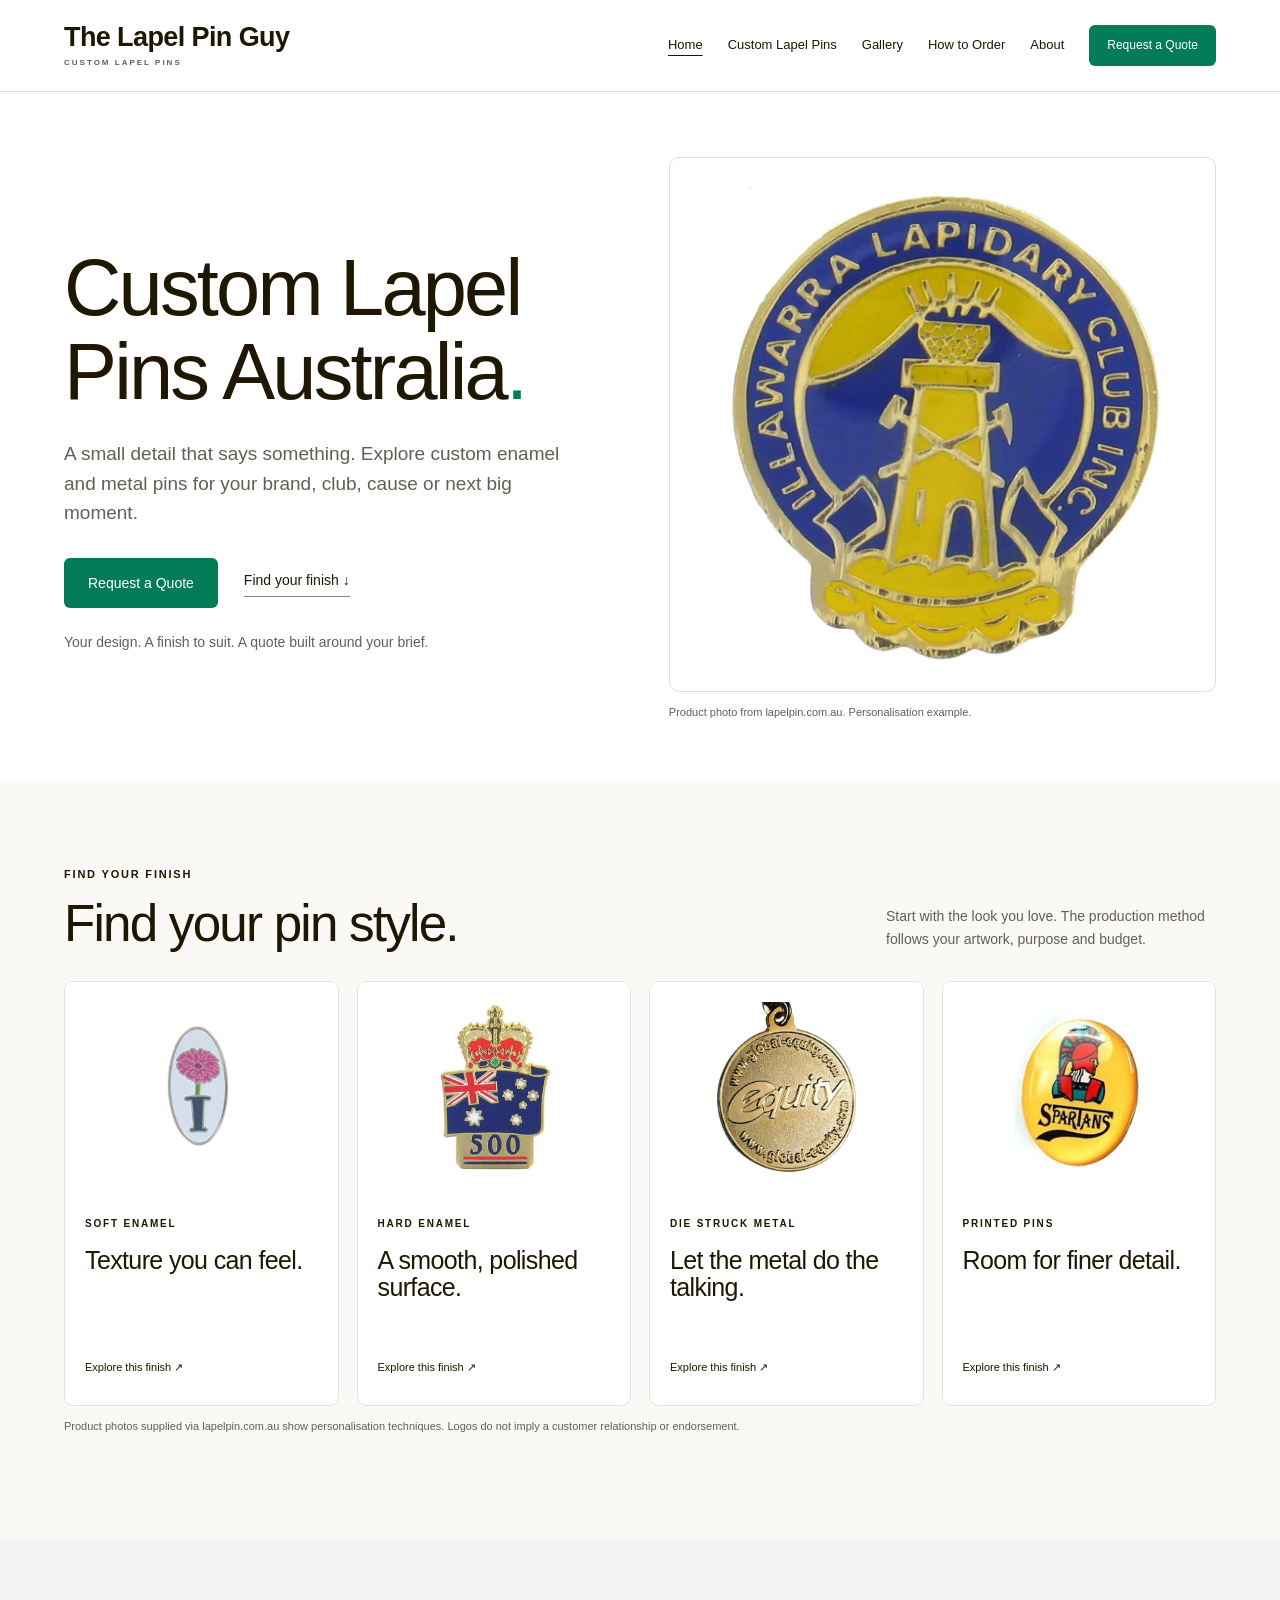
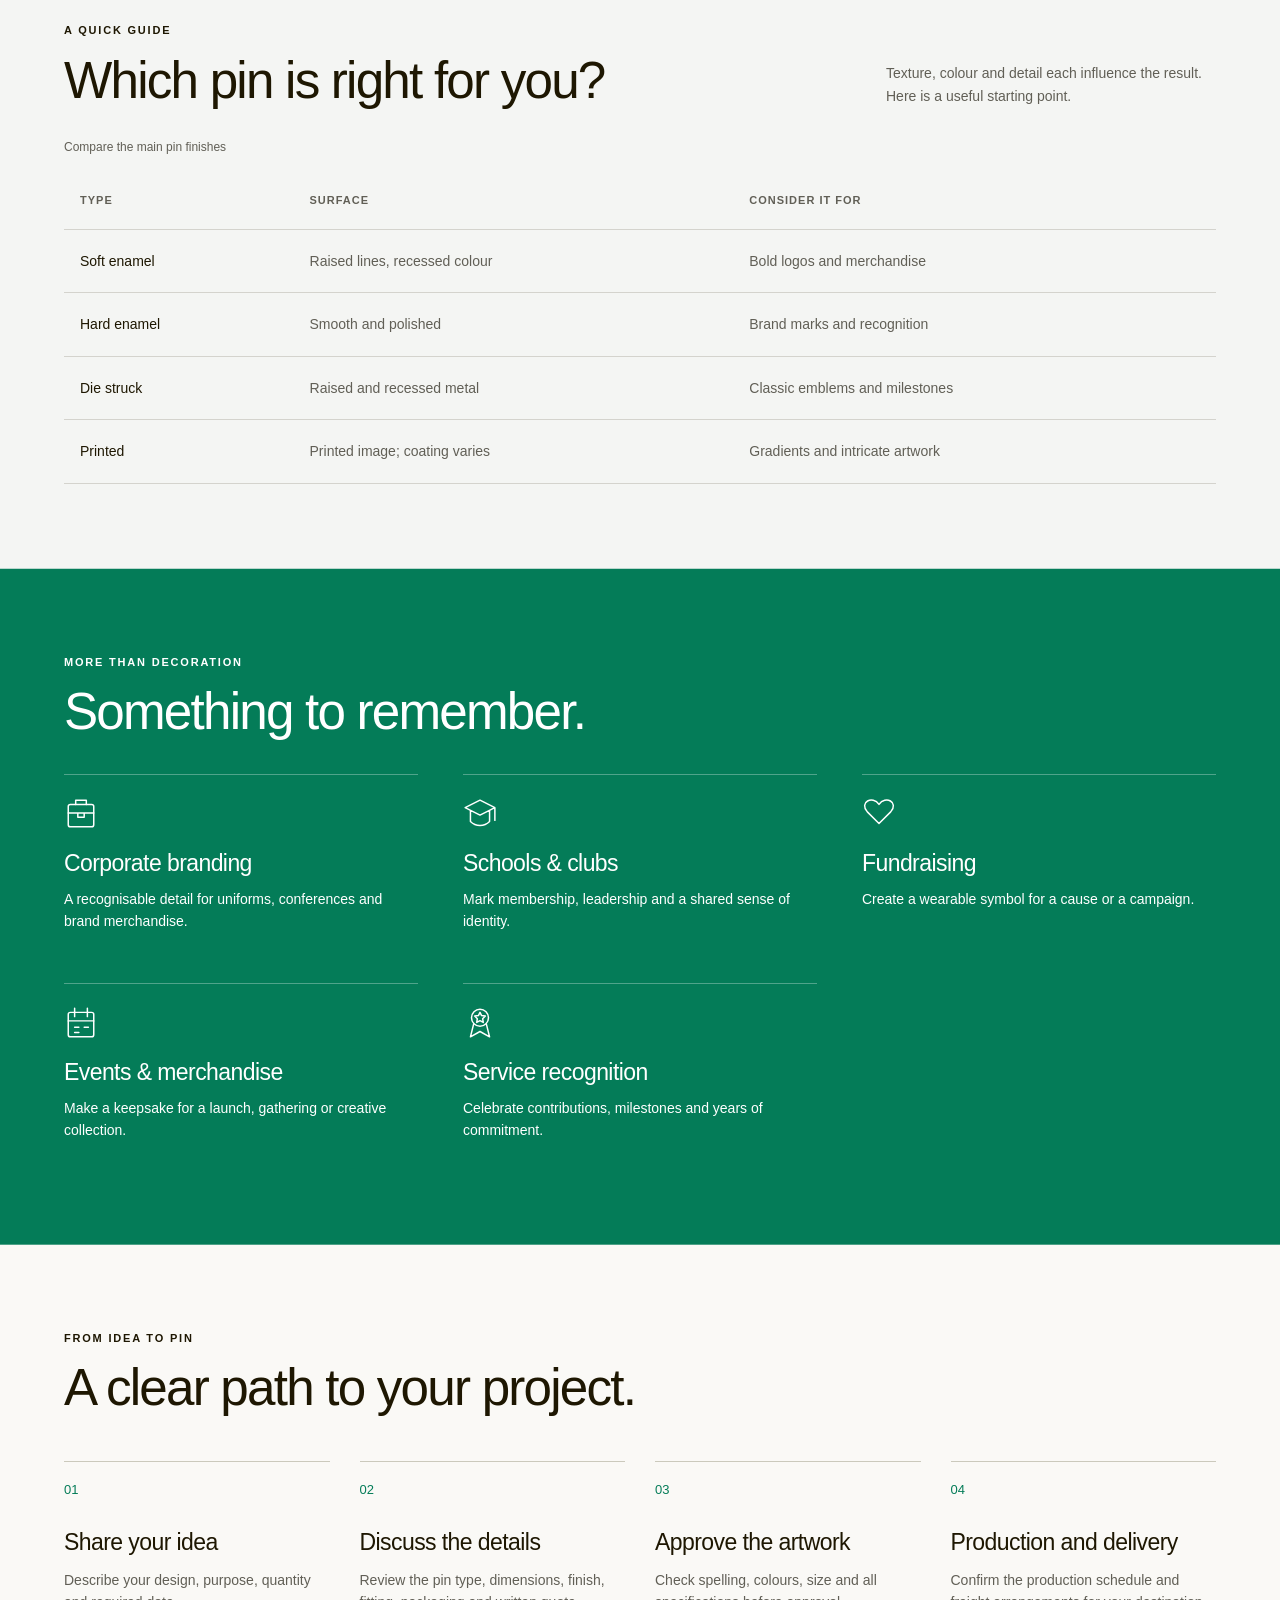
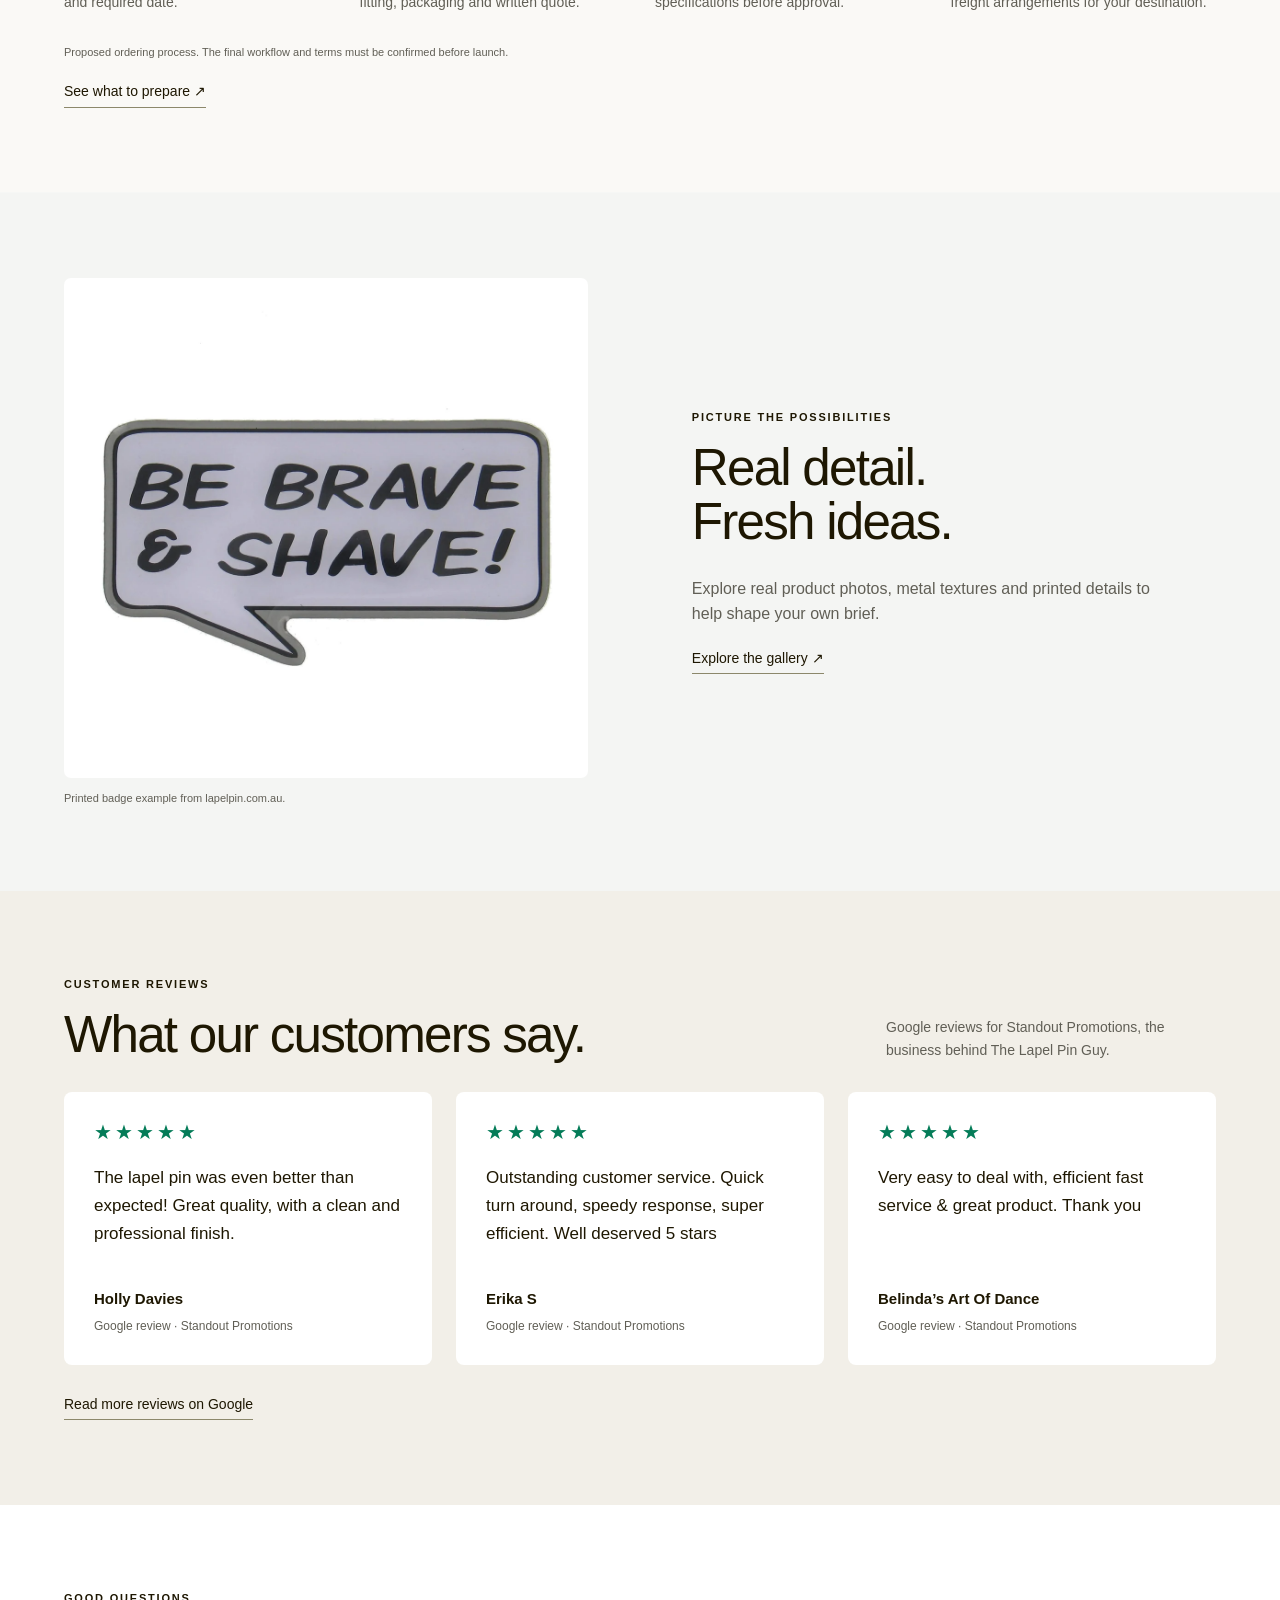
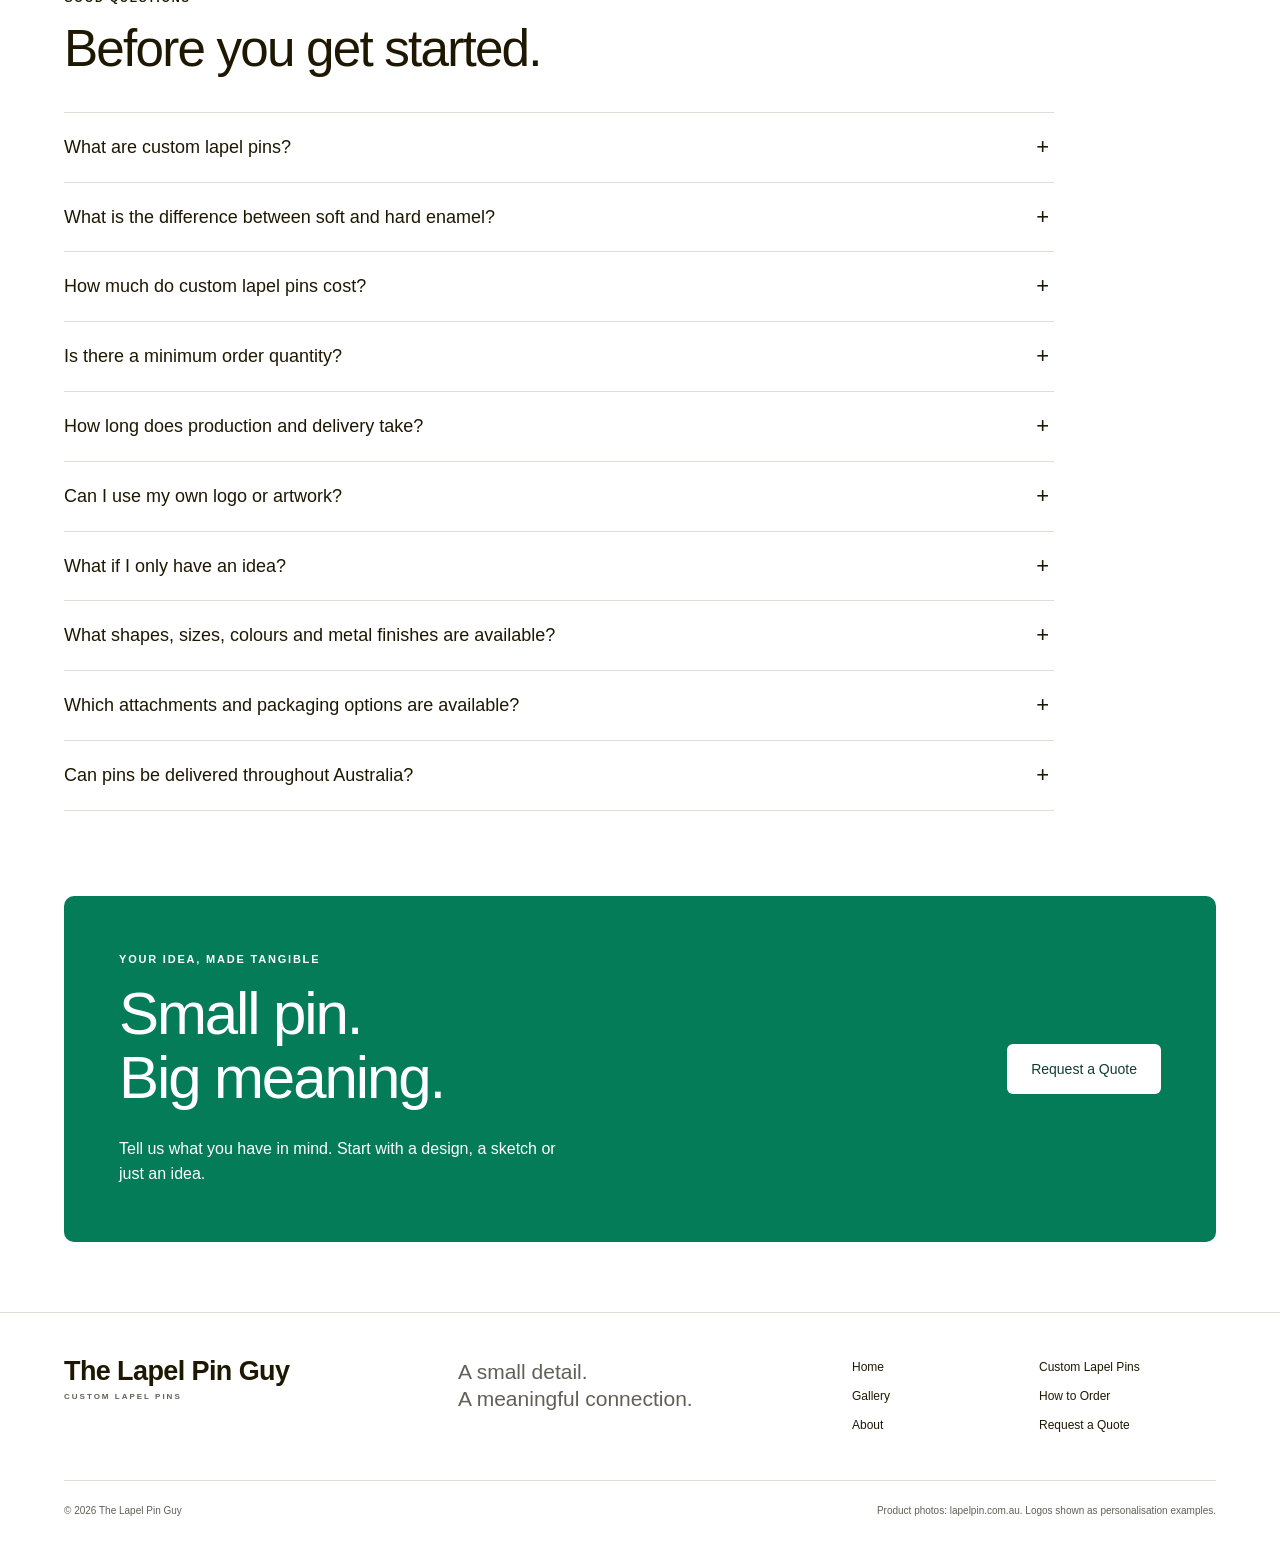
==== index.html @ 4772e8e7 "Add three attributed Google customer reviews to homepage" ====
<!doctype html><html lang="en-AU"><head><meta charset="utf-8"><meta name="viewport" content="width=device-width,initial-scale=1"><title>Custom Lapel Pins Australia | The Lapel Pin Guy</title><meta name="description" content="Explore enamel, die struck and printed custom lapel pins for Australian projects. Compare finishes and prepare a quote enquiry for your design."><meta name="robots" content="noindex,nofollow"><meta name="theme-color" content="#ffffff"><link rel="stylesheet" href="/assets/styles.css"><script src="/assets/site.js" defer></script><script type="application/ld+json">[{"@context": "https://schema.org", "@type": "Organization", "name": "The Lapel Pin Guy"}]</script></head><body><a class="skip" href="#main">Skip to content</a><header><a class="brand" href="/" aria-label="The Lapel Pin Guy home"><b>The Lapel Pin Guy<span class="brand-dot" aria-hidden="true">.</span></b><small>CUSTOM LAPEL PINS</small></a><button class="menu-toggle" aria-expanded="false" aria-controls="navigation">Menu <span>☰</span></button><nav id="navigation" aria-label="Main navigation"><a href="/" aria-current="page">Home</a><a href="/custom-lapel-pins/">Custom Lapel Pins</a><a href="/gallery/">Gallery</a><a href="/how-to-order/">How to Order</a><a href="/about/">About</a><a class="button small" href="/request-a-quote/">Request a Quote</a></nav></header><main id="main"><section class="hero"><div class="hero-copy"><h1>Custom Lapel<br>Pins Australia<span class="accent">.</span></h1><p class="lead">A small detail that says something. Explore custom enamel and metal pins for your brand, club, cause or next big moment.</p><div class="actions"><a class="button" href="/request-a-quote/">Request a Quote</a><a class="text-link" href="/custom-lapel-pins/">Find your finish ↓</a></div><p class="micro">Your design. A finish to suit. A quote built around your brief.</p></div><figure class="hero-image"><img class="" src="/assets/reference-etched.webp" alt="Blue and gold Illawarra Lapidary Club badge, photo from lapelpin.com.au" width="768" height="512" loading="lazy"><figcaption>Product photo from lapelpin.com.au. Personalisation example.</figcaption></figure></section><section><div class="section-head"><div><span class="eyebrow">Find your finish</span><h2>Find your pin style.</h2></div><p>Start with the look you love. The production method follows your artwork, purpose and budget.</p></div><div class="cards"><a class="card" href="/custom-lapel-pins/#soft-enamel"><img class="" src="/assets/reference-soft-enamel.webp" alt="Oval floral soft enamel pin, photo from lapelpin.com.au" width="768" height="512" loading="lazy"><div class="card-body"><span class="eyebrow">Soft enamel</span><h3>Texture you can feel.</h3><span class="text-link">Explore this finish ↗</span></div></a><a class="card" href="/custom-lapel-pins/#hard-enamel"><img class="" src="/assets/reference-hard-enamel.webp" alt="Commemorative hard enamel pin with crown and Australian flag, photo from lapelpin.com.au" width="768" height="512" loading="lazy"><div class="card-body"><span class="eyebrow">Hard enamel</span><h3>A smooth, polished surface.</h3><span class="text-link">Explore this finish ↗</span></div></a><a class="card" href="/custom-lapel-pins/#die-struck"><img class="" src="/assets/reference-die-struck.webp" alt="Gold-tone die struck metal example with raised lettering, photo from lapelpin.com.au" width="768" height="512" loading="lazy"><div class="card-body"><span class="eyebrow">Die struck metal</span><h3>Let the metal do the talking.</h3><span class="text-link">Explore this finish ↗</span></div></a><a class="card" href="/custom-lapel-pins/#printed"><img class="" src="/assets/reference-printed.webp" alt="Printed Spartans badge example, photo from lapelpin.com.au" width="768" height="512" loading="lazy"><div class="card-body"><span class="eyebrow">Printed pins</span><h3>Room for finer detail.</h3><span class="text-link">Explore this finish ↗</span></div></a></div><p class="fine">Product photos supplied via lapelpin.com.au show personalisation techniques. Logos do not imply a customer relationship or endorsement.</p></section><section class="soft"><div class="section-head"><div><span class="eyebrow">A quick guide</span><h2>Which pin is right for you?</h2></div><p>Texture, colour and detail each influence the result. Here is a useful starting point.</p></div><div class="table-wrap"><table><caption>Compare the main pin finishes</caption><thead><tr><th>Type</th><th>Surface</th><th>Consider it for</th></tr></thead><tbody><tr><th scope="row"><a href="/custom-lapel-pins/#soft-enamel">Soft enamel</a></th><td>Raised lines, recessed colour</td><td>Bold logos and merchandise</td></tr><tr><th scope="row"><a href="/custom-lapel-pins/#hard-enamel">Hard enamel</a></th><td>Smooth and polished</td><td>Brand marks and recognition</td></tr><tr><th scope="row"><a href="/custom-lapel-pins/#die-struck">Die struck</a></th><td>Raised and recessed metal</td><td>Classic emblems and milestones</td></tr><tr><th scope="row"><a href="/custom-lapel-pins/#printed">Printed</a></th><td>Printed image; coating varies</td><td>Gradients and intricate artwork</td></tr></tbody></table></div></section><section class="uses"><span class="eyebrow">More than decoration</span><h2>Something to remember.</h2><div class="use-grid"><article><svg class="use-icon" viewBox="0 0 32 32" fill="none" stroke="currentColor" stroke-width="1.4" stroke-linecap="round" stroke-linejoin="round" aria-hidden="true" focusable="false"><rect x="4" y="7" width="24" height="21" rx="2"/><path d="M11 7V3h10v4M4 15h24M13 15v4h6v-4"/></svg><h3>Corporate branding</h3><p>A recognisable detail for uniforms, conferences and brand merchandise.</p></article><article><svg class="use-icon" viewBox="0 0 32 32" fill="none" stroke="currentColor" stroke-width="1.4" stroke-linecap="round" stroke-linejoin="round" aria-hidden="true" focusable="false"><path d="m2 10 14-7 14 7-14 7-14-7ZM7 13v10c5 5 13 5 18 0V13M30 10v12"/></svg><h3>Schools & clubs</h3><p>Mark membership, leadership and a shared sense of identity.</p></article><article><svg class="use-icon" viewBox="0 0 32 32" fill="none" stroke="currentColor" stroke-width="1.4" stroke-linecap="round" stroke-linejoin="round" aria-hidden="true" focusable="false"><path d="M16 25 5 14C-3 5 10-2 16 7 22-2 35 5 27 14L16 25Z"/></svg><h3>Fundraising</h3><p>Create a wearable symbol for a cause or a campaign.</p></article><article><svg class="use-icon" viewBox="0 0 32 32" fill="none" stroke="currentColor" stroke-width="1.4" stroke-linecap="round" stroke-linejoin="round" aria-hidden="true" focusable="false"><rect x="4" y="6" width="24" height="23" rx="2"/><path d="M10 2v8M22 2v8M4 14h24m-18 6h4m5 0h4m-13 5h4"/></svg><h3>Events & merchandise</h3><p>Make a keepsake for a launch, gathering or creative collection.</p></article><article><svg class="use-icon" viewBox="0 0 32 32" fill="none" stroke="currentColor" stroke-width="1.4" stroke-linecap="round" stroke-linejoin="round" aria-hidden="true" focusable="false"><circle cx="16" cy="11" r="8"/><path d="m10 17-3 12 9-5 9 5-3-12m-6-11 1.5 3 3.5.5-2.5 2.5.6 3.5-3.1-1.7-3.1 1.7.6-3.5L11 9.5l3.5-.5Z"/></svg><h3>Service recognition</h3><p>Celebrate contributions, milestones and years of commitment.</p></article></div></section><section class="soft"><span class="eyebrow">From idea to pin</span><h2>A clear path to your project.</h2><div class="steps"><article><span class="step-num">01</span><h3>Share your idea</h3><p>Describe your design, purpose, quantity and required date.</p></article><article><span class="step-num">02</span><h3>Discuss the details</h3><p>Review the pin type, dimensions, finish, fitting, packaging and written quote.</p></article><article><span class="step-num">03</span><h3>Approve the artwork</h3><p>Check spelling, colours, size and all specifications before approval.</p></article><article><span class="step-num">04</span><h3>Production and delivery</h3><p>Confirm the production schedule and freight arrangements for your destination.</p></article></div><p class="fine">Proposed ordering process. The final workflow and terms must be confirmed before launch.</p><a class="text-link" href="/how-to-order/">See what to prepare ↗</a></section><section class="split"><figure><img class="" src="/assets/reference-screen-printed.webp" alt="Be Brave and Shave printed badge, photo from lapelpin.com.au" width="768" height="512" loading="lazy"><figcaption>Printed badge example from lapelpin.com.au.</figcaption></figure><div><span class="eyebrow">Picture the possibilities</span><h2>Real detail.<br>Fresh ideas.</h2><p>Explore real product photos, metal textures and printed details to help shape your own brief.</p><a class="text-link" href="/gallery/">Explore the gallery ↗</a></div></section><section class="reviews-section" aria-labelledby="reviews-heading"><div class="section-head"><div><span class="eyebrow">Customer reviews</span><h2 id="reviews-heading">What our customers say.</h2></div><p>Google reviews for Standout Promotions, the business behind The Lapel Pin Guy.</p></div><div class="review-grid"><figure class="review-card"><div class="review-stars" role="img" aria-label="5 out of 5 stars">★★★★★</div><blockquote><p>The lapel pin was even better than expected! Great quality, with a clean and professional finish.</p></blockquote><figcaption>Holly Davies<span>Google review · Standout Promotions</span></figcaption></figure><figure class="review-card"><div class="review-stars" role="img" aria-label="5 out of 5 stars">★★★★★</div><blockquote><p>Outstanding customer service. Quick turn around, speedy response, super efficient. Well deserved 5 stars</p></blockquote><figcaption>Erika S<span>Google review · Standout Promotions</span></figcaption></figure><figure class="review-card"><div class="review-stars" role="img" aria-label="5 out of 5 stars">★★★★★</div><blockquote><p>Very easy to deal with, efficient fast service &amp; great product. Thank you</p></blockquote><figcaption>Belinda’s Art Of Dance<span>Google review · Standout Promotions</span></figcaption></figure></div><a class="text-link reviews-link" href="https://www.google.com/search?q=standoutbrisbane" target="_blank" rel="noopener noreferrer">Read more reviews on Google <span class="sr-only">(opens in a new tab)</span></a></section><section><span class="eyebrow">Good questions</span><h2>Before you get started.</h2><div class="faq"><details><summary>What are custom lapel pins?</summary><p>Custom lapel pins are small wearable badges made to a particular design, such as a logo, emblem or illustration. They can identify a group, mark an achievement or become merchandise, and are commonly worn on jackets, uniforms and bags.</p></details><details><summary>What is the difference between soft and hard enamel?</summary><p>Soft enamel has recessed colour with raised metal outlines you can feel. Hard enamel is filled and polished to create a smoother surface, with colour and metal sitting level. The best option depends on your artwork and preferred texture.</p></details><details><summary>How much do custom lapel pins cost?</summary><p>Cost depends on quantity, size, production method, design complexity, metal finish, attachments and packaging. Tooling, artwork requirements and freight can also affect the total. Request an itemised quote for your design rather than relying on a generic unit price.</p></details><details><summary>Is there a minimum order quantity?</summary><p>The minimum needs to be confirmed for your design and production method. Include your approximate quantity in the enquiry so the available options can be checked.</p></details><details><summary>How long does production and delivery take?</summary><p>Timing depends on artwork approval, specifications, production capacity and delivery location. Share your required arrival date at the enquiry stage. Production and freight time must be confirmed before you commit to an order.</p></details><details><summary>Can I use my own logo or artwork?</summary><p>Yes, your own artwork can be the starting point for a custom pin. Use artwork you own or have permission to reproduce. Vector files are helpful; fine text, gradients and narrow details may need adjustment for the chosen process.</p></details><details><summary>What if I only have an idea?</summary><p>Describe the idea, who the pins are for and the look you want. A rough sketch or visual reference can help define the brief. Artwork support, fees and revision arrangements should be agreed with your quote.</p></details><details><summary>What shapes, sizes, colours and metal finishes are available?</summary><p>Pins can use standard or custom outlines, subject to manufacturing limits. Enamel suits separate areas of solid colour; printing can suit gradients and detailed images. Gold-tone, silver-tone, copper, black nickel and antique effects are options to discuss. Final availability and colour matching depend on the process.</p></details><details><summary>Which attachments and packaging options are available?</summary><p>Butterfly clutches and magnetic fittings are options to discuss, along with backing cards and presentation boxes. The best fitting depends on the pin size and how it will be worn. Confirm compatibility, availability and any additional cost in your quote.</p></details><details><summary>Can pins be delivered throughout Australia?</summary><p>Include your Australian postcode so delivery availability, freight cost and timing can be confirmed. Regional and remote destinations may require different delivery arrangements.</p></details></div></section><section class="cta"><div><span class="eyebrow">Your idea, made tangible</span><h2>Small pin.<br>Big meaning.</h2><p>Tell us what you have in mind. Start with a design, a sketch or just an idea.</p></div><a class="button light" href="/request-a-quote/">Request a Quote</a></section></main><footer><div class="footer-top"><a class="brand" href="/"><b>The Lapel Pin Guy<span class="brand-dot" aria-hidden="true">.</span></b><small>CUSTOM LAPEL PINS</small></a><p>A small detail.<br>A meaningful connection.</p><div><a href="/" aria-current="page">Home</a><a href="/custom-lapel-pins/">Custom Lapel Pins</a><a href="/gallery/">Gallery</a><a href="/how-to-order/">How to Order</a><a href="/about/">About</a><a href="/request-a-quote/">Request a Quote</a></div></div><div class="footer-bottom"><span>© 2026 The Lapel Pin Guy</span><span>Product photos: lapelpin.com.au. Logos shown as personalisation examples.</span></div></footer></body></html>
---- assets/styles.css ----
:root{--bg:#f6f4ee;--ink:#252823;--muted:#66685f;--accent:#d8ed83;--line:#d9dad0}*{box-sizing:border-box}html{scroll-behavior:smooth;scroll-padding-top:110px}body{margin:0;background:var(--bg);color:var(--ink);font-family:Helvetica,Arial,sans-serif;font-size:16px;line-height:1.6}a{color:inherit;text-decoration:none}a:hover{text-decoration:underline;text-underline-offset:5px}button,input,select,textarea{font:inherit}button,a,input,select,textarea,summary{outline-offset:5px} :focus-visible{outline:2px solid #446114}h1,h2,h3,p,figure{margin:0}h1,h2,h3{font-weight:500;line-height:1.06;letter-spacing:-.045em}h1{font-size:clamp(48px,6.2vw,94px)}h2{font-size:clamp(34px,4vw,58px);margin:14px 0 26px}h3{font-size:25px;letter-spacing:-.025em}p{color:var(--muted);margin-bottom:18px}header{max-width:1536px;margin:auto;display:flex;align-items:center;justify-content:space-between;padding:24px 5%;border-bottom:1px solid var(--line);gap:25px}.brand{display:inline-flex;flex-direction:column;line-height:1}.brand b{font-size:43px;letter-spacing:-3px;font-weight:700}.brand b span{font-size:30px;color:#728a35;margin-left:5px}.brand small{font-size:8px;letter-spacing:2.2px;font-weight:700;margin-top:7px}nav{display:flex;gap:25px;align-items:center;font-size:13px}nav a[aria-current=page]{text-decoration:underline;text-underline-offset:6px}.button{display:inline-flex;align-items:center;justify-content:space-between;gap:28px;background:var(--ink);color:white;border:0;border-radius:5px;padding:16px 24px;font-size:14px;font-weight:500;cursor:pointer}.button:hover{background:#41483a;text-decoration:none}.button.small{padding:13px 18px;font-size:12px}.button span{font-size:21px;line-height:1}.menu-toggle{display:none}main{max-width:1536px;margin:auto}section{padding:85px 5%}.eyebrow{text-transform:uppercase;font-size:11px;font-weight:600;letter-spacing:1.8px;display:block}.hero{display:grid;grid-template-columns:1fr 1fr;gap:5%;align-items:center;padding-top:65px;padding-bottom:60px}.hero h1{margin:22px 0 25px}.accent{color:#78933b}.lead{font-size:19px;line-height:1.55;max-width:610px}.actions{display:flex;align-items:center;gap:26px;margin-top:30px}.text-link{font-size:14px;font-weight:500;display:inline-block;border-bottom:1px solid var(--ink);padding-bottom:4px}.micro{font-size:11px;margin:22px 0 0}.hero-image img{height:535px;object-fit:cover;border-radius:10px}.hero-image{transform:rotate(-2deg)}img{display:block;width:100%;height:auto;object-fit:cover;background:#e9e5d9}figcaption,.fine{font-size:11px;color:var(--muted);margin-top:12px;line-height:1.5}.intro-strip{margin:0 5%;border-top:1px solid var(--line);border-bottom:1px solid var(--line);padding:27px 0;display:grid;grid-template-columns:1fr 1fr;gap:5%}.intro-strip span{font-size:21px;line-height:1.25}.intro-strip p{font-size:14px;max-width:510px;margin:0}.section-head{display:flex;align-items:end;justify-content:space-between;gap:50px;margin-bottom:30px}.section-head h2{margin-bottom:0}.section-head p{max-width:330px;font-size:14px;margin-bottom:0}.cards{display:grid;grid-template-columns:repeat(4,1fr);gap:18px}.card{border:1px solid var(--line);border-radius:7px;overflow:hidden;background:#faf9f5}.card:hover{text-decoration:none;border-color:#89976b}.card img,.type-art{height:210px}.card-body{padding:24px 20px}.card .eyebrow{font-size:10px}.card h3{font-size:25px;margin:15px 0 27px;min-height:79px}.card .text-link{font-size:11px;border:0}.type-art{background:#dce7c3;padding:22px;display:flex;flex-direction:column;justify-content:space-between}.type-art span{font-size:36px;line-height:1.05;letter-spacing:-2px}.type-art small{font-size:10px}.soft{background:#eceee5}.table-wrap{overflow:auto}table{border-collapse:collapse;width:100%;font-size:14px;text-align:left;min-width:540px}caption{text-align:left;font-size:12px;margin-bottom:14px;color:var(--muted)}th,td{padding:20px 16px;border-bottom:1px solid #cdd0c3}thead{font-size:11px;text-transform:uppercase;letter-spacing:1px}tbody th{font-weight:500}td{color:var(--muted)}.use-grid{display:grid;grid-template-columns:repeat(3,1fr);gap:32px 45px;margin-top:40px}.use-grid article{border-top:1px solid var(--line);padding-top:22px}.use-grid h3{font-size:23px;margin-bottom:13px}.use-grid p{font-size:14px}.steps{display:grid;grid-template-columns:repeat(4,1fr);gap:30px;margin-top:45px}.step-num{display:block;color:#73884a;font-size:13px;border-top:1px solid #c7ccbb;padding-top:18px;margin-bottom:30px}.steps h3{font-size:23px;margin-bottom:14px}.steps p{font-size:14px}.split{display:grid;grid-template-columns:1fr 1fr;gap:9%;align-items:center}.split img{border-radius:7px;max-height:500px}.split p{max-width:470px}.faq{margin-top:36px;max-width:990px}details{border-top:1px solid var(--line);padding:20px 0}details:last-child{border-bottom:1px solid var(--line)}summary{font-size:18px;cursor:pointer;list-style:none;padding-right:35px;position:relative}summary:after{content:'+';position:absolute;right:5px;font-size:22px;top:-4px}details[open] summary:after{content:'−'}details p{font-size:15px;max-width:800px;margin:14px 0 0}.cta{margin:0 5% 70px;padding:55px;background:var(--ink);color:var(--bg);border-radius:9px;display:flex;align-items:center;justify-content:space-between;gap:35px}.cta h2{font-size:60px}.cta p{color:#c6cabb;max-width:450px;margin:0}.button.light{background:var(--accent);color:var(--ink);flex-shrink:0}footer{padding:45px 5% 25px;border-top:1px solid var(--line);max-width:1536px;margin:auto}.footer-top{display:grid;grid-template-columns:1fr 1fr 1fr;gap:30px}.footer-top p{font-size:21px;line-height:1.3}.footer-top>div{display:grid;grid-template-columns:1fr 1fr;gap:10px;font-size:12px}.footer-bottom{display:flex;justify-content:space-between;border-top:1px solid var(--line);padding-top:22px;margin-top:45px;font-size:10px;color:var(--muted)}.page-intro{padding-bottom:55px;border-bottom:1px solid var(--line);margin:0 5%;padding-left:0;padding-right:0}.page-intro h1{margin:22px 0 25px;max-width:1000px}.product-detail{display:grid;grid-template-columns:1fr 1fr;gap:10%;align-items:center;border-bottom:1px solid var(--line)}.product-detail img,.type-art.large{height:420px;border-radius:7px}.type-art.large span{font-size:65px}.notice{font-size:13px;background:#e9eddd;border:1px solid #cbd3b6;border-radius:5px;padding:18px;margin:30px 5% 0}.notice strong{display:block}.gallery-grid{display:grid;grid-template-columns:1fr 1fr;gap:45px 25px}.gallery-grid img{aspect-ratio:1.35;border-radius:7px}.gallery-grid figcaption strong{font-size:20px;display:block;color:var(--ink);font-weight:500}.gallery-grid figcaption span{font-size:13px;display:block;margin-top:5px}.checklist{padding-left:20px;color:var(--muted)}.checklist li{padding:9px 0}.reading{max-width:1050px}.reading h2{font-size:35px;margin-top:40px}.reading h2:first-child{margin-top:0}.quote-layout{display:grid;grid-template-columns:1.8fr 1fr;gap:10%;padding-top:55px}label{display:block;font-size:13px;margin-bottom:8px}label span{font-size:11px;color:var(--muted)}input,select,textarea{width:100%;padding:13px;border:1px solid #c3c6b9;background:#fcfbf8;border-radius:4px;color:var(--ink);min-height:49px}textarea{resize:vertical}.field-row{display:grid;grid-template-columns:1fr 1fr;gap:22px;margin-bottom:25px}form .notice{margin:22px 0}form .fine{margin-top:10px}aside{border-left:1px solid var(--line);padding-left:30px}aside h2{font-size:38px}aside p{font-size:14px}aside a{margin:10px 0;display:table}#form-status{font-size:14px;margin-top:18px}.skip{position:fixed;top:-100px;left:20px;background:white;padding:12px;z-index:50}.skip:focus{top:10px}
@media(min-width:1450px){.hero-image img{height:590px}}@media(max-width:1100px){nav{gap:16px;font-size:11px}.cards{grid-template-columns:repeat(2,1fr)}.card h3{min-height:0}.card img,.type-art{height:260px}.hero-image img{height:470px}.hero h1{font-size:64px}.actions{gap:15px;flex-wrap:wrap}}@media(max-width:760px){header{padding:18px 6%;flex-wrap:wrap}.brand b{font-size:36px}.menu-toggle{display:flex;align-items:center;gap:12px;border:1px solid var(--line);background:transparent;padding:8px 12px;border-radius:4px;font-size:12px}nav{display:none;flex-direction:column;align-items:stretch;width:100%;padding:15px 0 5px;font-size:15px;gap:17px}nav.open{display:flex}nav .button{align-self:start}section{padding:55px 6%}.hero{grid-template-columns:1fr;padding-top:40px;gap:35px}.hero h1{font-size:clamp(49px,10vw,72px);margin-top:20px}.lead{font-size:17px}.hero-image{transform:none}.hero-image img{height:auto;aspect-ratio:1.12}.hero-copy .micro{font-size:10px}.intro-strip{grid-template-columns:1fr;margin:0 6%;gap:18px;padding:25px 0}.intro-strip span{font-size:22px}.section-head{display:block;margin-bottom:25px}.section-head p{margin-top:22px;max-width:none}.cards{gap:12px}.card img,.type-art{height:170px}.card-body{padding:18px 13px}.card h3{font-size:21px;margin:14px 0 22px;min-height:66px}.card .eyebrow{font-size:9px;letter-spacing:1px}.card .text-link{font-size:10px}.type-art{padding:18px}.type-art span{font-size:27px}.type-art small{font-size:9px}.use-grid{grid-template-columns:1fr 1fr;gap:24px}.use-grid h3{font-size:21px}.steps{grid-template-columns:1fr 1fr;gap:25px}.step-num{margin-bottom:20px}.split{grid-template-columns:1fr;gap:30px}.split h2{margin-top:14px}.cta{margin:0 6% 45px;padding:30px;display:block}.cta h2{font-size:49px}.cta .button{margin-top:28px}.footer-top{grid-template-columns:1fr 1fr}.footer-top>div{grid-column:1/-1;margin-top:15px}.footer-top p{font-size:18px}.footer-bottom{display:block;margin-top:30px}.footer-bottom span{display:block;margin-bottom:8px}.page-intro{margin:0 6%;padding-top:45px;padding-bottom:40px}.page-intro h1{font-size:49px}.product-detail{grid-template-columns:1fr;gap:25px}.product-detail img,.type-art.large{height:auto;aspect-ratio:1.2}.gallery-grid{gap:30px 15px}.gallery-grid figcaption strong{font-size:17px}.gallery-grid figcaption span{font-size:12px}.quote-layout{grid-template-columns:1fr;gap:40px}.field-row{gap:16px}aside{padding-left:0;border-left:0;border-top:1px solid var(--line);padding-top:30px}.notice{margin-left:6%;margin-right:6%}.reading h2{font-size:30px}summary{font-size:16px}.fine{font-size:10px}}
@media(max-width:380px){.cards,.gallery-grid,.use-grid,.steps,.field-row{grid-template-columns:1fr}.card img,.type-art{height:250px}.card h3{min-height:0}.field-row>div+div{margin-top:15px}}@media(prefers-reduced-motion:reduce){html{scroll-behavior:auto}*{transition:none!important;animation:none!important}}

.order-questions .faq{margin-top:24px}.order-questions summary h3{display:inline;font-size:18px;line-height:1.5;letter-spacing:0;font-weight:500}.order-questions details{padding:18px 0}.order-questions details p{margin-top:12px}@media(max-width:760px){.order-questions summary h3{font-size:16px}}

.uses .use-icon{display:block;width:34px;height:34px;color:#657e35;margin:0 0 20px}.uses .use-grid{margin-top:34px}
/* Corporate palette and refined wordmark */
:root{--bg:#fff;--ink:#202d3d;--muted:#596674;--accent:#2263a5;--line:#dce2e9}
body{background:#fff}.brand b{font-size:38px;font-weight:600;letter-spacing:-1.3px;color:#233448}.brand b .brand-dot{font-size:38px;color:#2263a5;margin-left:0}.brand small{font-size:8px;letter-spacing:1.7px;color:#52657a;margin-top:8px}.brand:hover{text-decoration:none}.accent{color:#2263a5}.button{background:#245f9b;border-radius:6px}.button:hover{background:#1c4c7c}.button.light{background:#fff;color:#1f4f7c}.button.light:hover{background:#edf3f9}.soft{background:#f3f6f9}.card{background:#fff;border-color:#dde4eb;border-radius:9px}.card:hover{border-color:#5282af}.type-art{background:#e9f0f7;color:#264c72}.step-num{color:#245f9b;border-color:#d3dfe9}.uses .use-icon{color:#245f9b}.hero-image{transform:none}.hero-image img{border-radius:10px}thead{color:#455a70}th,td{border-color:#d5dee7}.cta{background:#233a53;border-radius:10px}.cta p{color:#e0e8ef}.cta .eyebrow{color:#c8d8e8}.notice{background:#edf3f9;border-color:#ccdbe9}.text-link{border-color:#7895b0}input,select,textarea{background:#fff;border-color:#becbd7} :focus-visible{outline-color:#2263a5}header{background:#fff}.footer-top .brand b{color:#233448}h1,h2{letter-spacing:-.035em}
@media(max-width:760px){.brand b,.brand b .brand-dot{font-size:34px}}

/* NIX: white page and section backgrounds */
body,header,footer,.soft,.uses,.card,.page-intro{background:#fff}.brand b{font-weight:600;letter-spacing:1.4px}.brand small{letter-spacing:1.7px}.brand-dot{display:none}

.brand b{font-size:27px;letter-spacing:-.6px;white-space:nowrap}.brand small{font-size:8px;letter-spacing:2px}@media(max-width:1100px){nav{gap:15px;font-size:11px}.brand b{font-size:24px}}@media(max-width:760px){.brand b{font-size:25px}}@media(max-width:380px){.brand b{font-size:21px}}
/* Reference palette: sky, teal, slate and indigo */
:root{--bg:#fff;--ink:#202b40;--muted:#576579;--accent:#525aff;--line:#dce4ee}
body,header,footer,.soft,.uses,.card,.page-intro{background:#fff}.button{background:#525aff;color:#fff}.button:hover{background:#4147d4}.button.light{background:#8fd9fb;color:#202b40}.button.light:hover{background:#b6e7fc}.brand b,.footer-top .brand b{color:#202b40}.accent{color:#525aff}.brand small{color:#536a8b}.type-art{background:#e5f5f5;color:#27556b}.type-art small{color:#32596c}.uses .use-icon{color:#317d7d}.step-num{color:#435e8c;border-color:#b4c7df}.cta{background:#273450;border-top:4px solid #6d8bc0}.cta .eyebrow{color:#8fd9fb}.cta p{color:#e5edf8}.text-link{border-color:#6d8bc0}.card:hover{border-color:#6d8bc0}.notice{background:#eff7fc;border-color:#b1d9eb} :focus-visible{outline-color:#525aff}input:focus,textarea:focus,select:focus{border-color:#525aff}.hero .eyebrow{color:#42528b}
/* Warm neutral and forest-green palette */
:root{--bg:#fff;--ink:#1e1702;--muted:#615f56;--accent:#047c58;--line:#deddd8}
body,header,footer,.uses,.card,.page-intro{background:#fff}.soft{background:#f5f4f4}.brand b,.footer-top .brand b{color:#1e1702}.brand small{color:#615f56}.accent,.hero .eyebrow{color:#047c58}.button{background:#047c58;color:#fff}.button:hover{background:#035f44}.button.light{background:#fff;color:#1e1702}.button.light:hover{background:#e5e3e4}.type-art{background:#e5e3e4;color:#1e1702}.type-art small{color:#615f56}.uses .use-icon{color:#047c58}.step-num{color:#047c58;border-color:#cbc9bc}.cta{background:#1e1702;border-top:3px solid #8c886b}.cta .eyebrow{color:#d5d2c1}.cta p{color:#e5e3e4}.text-link{border-color:#8c886b}.card:hover{border-color:#8c886b}.notice{background:#f0f5f1;border-color:#c0d7ca} :focus-visible{outline-color:#047c58}input:focus,textarea:focus,select:focus{border-color:#047c58}input,textarea,select{border-color:#c8c7c0}thead{color:#615f56}th,td{border-color:#d4d3cd}
.hero-image img{object-fit:contain;background:#fff;padding:22px;border:1px solid var(--line)}.card img{object-fit:contain;background:#fff;padding:20px}.gallery-grid img{object-fit:contain;background:#fff;padding:25px;border:1px solid var(--line)}.product-detail img,.split img{object-fit:contain;background:#fff;padding:20px}.gallery-grid img{height:330px}.gallery-grid{align-items:start}@media(max-width:760px){.gallery-grid img{height:230px}.hero-image img{padding:15px}}
.about-focus{margin:0 5% 38px;padding:40px 45px;background:#f5f4f4;border:1px solid #e5e3e4;border-radius:9px;display:grid;grid-template-columns:1fr 1fr;gap:48px}.about-focus article+article{border-left:1px solid #d9d7d0;padding-left:48px}.about-focus h2{font-size:29px;line-height:1.18;letter-spacing:-.025em;margin:0 0 16px}.about-focus p{font-size:15px;line-height:1.65;margin:0;max-width:520px}@media(max-width:760px){.about-focus{margin:0 6% 26px;padding:28px;grid-template-columns:1fr;gap:26px}.about-focus article+article{border-left:0;padding-left:0;border-top:1px solid #d9d7d0;padding-top:26px}.about-focus h2{font-size:25px}.about-focus p{font-size:14px}}
.order-intro{border-bottom:0;padding-bottom:12px}.order-intro p{margin-bottom:0}.order-process{padding-top:12px}.order-process .steps{margin-top:12px}@media(max-width:760px){.order-intro{padding-bottom:10px}.order-process{padding-top:10px}.order-process .steps{margin-top:10px}}
.hero-copy .micro{font-size:14px;line-height:1.6;margin-top:23px;color:#615f56}@media(max-width:760px){.hero-copy .micro{font-size:14px;max-width:36ch}.hero h1{margin-top:0}}
/* Responsive presentation: shared rhythm, warm neutrals and forest green. */
:root{--surface-warm:#faf9f6;--surface-beige:#f2efe8;--surface-grey:#f4f5f3;--forest:var(--accent)}
header{gap:20px}.menu-toggle{color:var(--ink)}main>section{background:#fff}main>section:nth-of-type(3n+2):not(.page-intro):not(.cta){background:var(--surface-warm)}main>section:nth-of-type(3n):not(.page-intro):not(.cta){background:var(--surface-grey)}main>.soft{background:var(--surface-beige)}main>.cta{background:var(--forest);border-top:0;color:#fff}.cta p{color:#e4ede8}.cta .eyebrow{color:#c4d7cc}.cta .button.light{background:#fff;color:#123e32}
main>.hero{background:#fff}main>.hero+section{background:var(--surface-warm)}main>.uses{background:var(--forest);color:#fff}.uses p{color:#e1ebe5}.uses .eyebrow{color:#c4d7cc}.uses .use-icon{color:#b9d6c8}.uses .use-grid article{border-color:#46685a}main>.about-focus{background:var(--surface-beige);border:0}.card{background:#fff}.product-detail{border-bottom:0}.page-intro{border-color:#e5e3dd}.order-intro{border-bottom:0}.reading p{max-width:72ch}.hero-copy .lead{max-width:49ch}.hero-copy .micro{max-width:52ch}.product-detail .lead{max-width:48ch}.gallery-grid{background:#fff!important}.section-head p{line-height:1.65}.button{line-height:1.3}.hero .actions .button{gap:12px}.hero .actions .button span{font-size:16px}.hero-image img{object-fit:contain}.table-wrap{max-width:100%}
@media(max-width:1100px) and (min-width:761px){header{gap:14px}nav{gap:12px;font-size:11px}.brand b,.brand b .brand-dot{font-size:22px}.button.small{padding:12px;font-size:11px}}
@media(max-width:760px){
 html{scroll-padding-top:85px}body{font-size:16px;line-height:1.6}header{padding:16px 6%;gap:14px;align-items:center}.brand b,.brand b .brand-dot{font-size:23px;line-height:1.05;letter-spacing:-.5px}.brand small{font-size:7px;letter-spacing:1.6px;margin-top:7px}.menu-toggle{min-height:42px;padding:9px 12px;font-size:12px;gap:10px;align-items:center}.menu-toggle span{font-size:14px}nav{padding-top:14px;gap:0}nav>a:not(.button){padding:11px 0}nav .button{margin-top:9px;font-size:13px;padding:12px 18px;min-height:44px}
 section{padding:44px 6%}h1{font-size:42px;line-height:1.12;letter-spacing:-.025em}h2{font-size:32px;line-height:1.16;letter-spacing:-.025em;margin:12px 0 20px}h3{font-size:22px;line-height:1.2;letter-spacing:-.015em}p{font-size:16px;line-height:1.6;margin-bottom:16px}.lead{font-size:17px;line-height:1.6}.eyebrow{font-size:10px;letter-spacing:1.5px}
 .hero{padding-top:30px;padding-bottom:34px;gap:24px}.hero h1{font-size:clamp(40px,10.5vw,42px);line-height:1.1;letter-spacing:-.025em;margin:0 0 18px}.hero-copy .lead{font-size:17px;line-height:1.55;margin-bottom:0}.hero .actions{display:flex;flex-wrap:nowrap;align-items:center;gap:18px;margin-top:22px}.hero .actions .button{min-height:46px;padding:12px 16px;font-size:13px;white-space:nowrap;justify-content:center;gap:8px}.hero .actions .text-link{font-size:13px;white-space:nowrap;padding-bottom:3px;line-height:1.5}.hero .actions .button span{font-size:14px}.hero-copy .micro{font-size:14px;line-height:1.5;margin-top:16px;margin-bottom:0;max-width:40ch}.hero-image img{height:auto;aspect-ratio:1.18;padding:16px;max-height:none}.hero-image figcaption{font-size:11px;margin-top:8px;line-height:1.5}
 .page-intro{padding-top:34px;padding-bottom:32px}.page-intro h1{font-size:42px;line-height:1.13;margin:16px 0 18px;letter-spacing:-.025em}.page-intro .lead{font-size:17px}.section-head{margin-bottom:24px}.section-head p{font-size:15px;margin-top:14px}.card img{height:160px;padding:16px}.card-body{padding:18px 14px}.card h3{font-size:21px;line-height:1.2;margin:12px 0 19px;min-height:76px}.card .text-link{font-size:12px;line-height:1.4}.card .eyebrow{font-size:10px;line-height:1.5;letter-spacing:.9px}.cards{gap:14px}.fine{font-size:12px;line-height:1.55}.use-grid{gap:26px 22px;margin-top:28px}.use-grid h3{font-size:21px;line-height:1.22;margin-bottom:10px}.use-grid p{font-size:15px;line-height:1.6;margin:0}.uses .use-icon{width:30px;height:30px;margin-bottom:16px}.steps{gap:26px 22px;margin-top:28px}.step-num{margin-bottom:16px;padding-top:14px}.steps h3{font-size:21px;line-height:1.22;margin-bottom:10px}.steps p{font-size:15px;line-height:1.6}.split{gap:26px}.split p{font-size:16px}.split img{max-height:330px}.product-detail{gap:24px}.product-detail img{aspect-ratio:1.2;height:auto;max-height:340px}.type-art.large{height:auto;aspect-ratio:1.2}.type-art.large span{font-size:42px}.gallery-grid{grid-template-columns:1fr 1fr;gap:28px 16px}.gallery-grid img{height:190px;padding:14px;aspect-ratio:auto}.gallery-grid figcaption strong{font-size:18px;line-height:1.25}.gallery-grid figcaption span{font-size:13px;line-height:1.5}.notice{font-size:14px;line-height:1.6;padding:16px}.checklist{margin:0;padding-left:20px;font-size:15px}.checklist li{padding:6px 0}.reading h2{font-size:30px;line-height:1.2}.faq{margin-top:24px}.faq summary{font-size:17px;line-height:1.4}.faq p{font-size:15px;line-height:1.65}.order-questions summary h3{font-size:17px;line-height:1.4}.order-intro{padding-bottom:12px}.order-process{padding-top:12px}.order-process .steps{margin-top:10px}.about-focus{padding:28px;margin-bottom:28px;gap:24px}.about-focus h2{font-size:26px;line-height:1.2}.about-focus p{font-size:15px;line-height:1.6}.about-focus article+article{padding-top:24px}
 .cta{padding:30px;margin-bottom:40px}.cta h2{font-size:40px;line-height:1.1;margin:14px 0 18px}.cta p{font-size:16px;line-height:1.6}.cta .button{margin-top:24px;min-height:46px;padding:13px 19px;font-size:14px}.cta .button span{font-size:16px}.quote-layout{padding-top:34px;gap:30px}.field-row{gap:16px;margin-bottom:20px}input,select,textarea{font-size:16px;min-width:0;min-height:46px;padding:11px}label{font-size:14px}.quote-layout aside h2{font-size:30px}footer{padding:34px 6% 22px}.footer-top p{font-size:18px}.footer-top>div{font-size:13px}.footer-bottom{font-size:11px;line-height:1.6}.footer-top .brand{min-width:0}
}
@media(max-width:380px){.brand b,.brand b .brand-dot{font-size:22px}.brand small{font-size:6.5px;letter-spacing:1.4px}.hero .actions{gap:14px}.hero .actions .button{padding:12px 14px}.hero .actions .text-link{font-size:12px}.field-row{grid-template-columns:1fr}.field-row>div+div{margin-top:4px}.footer-top{grid-template-columns:1fr 1fr}}
/* Mobile navigation only: edge-to-edge panel in document flow. */
@media(max-width:760px){
 header{row-gap:0}header:has(#navigation.open){padding-bottom:0}
 header #navigation{display:flex;flex-direction:column;align-items:stretch;gap:0;flex:0 0 calc(100% + 12vw);width:calc(100% + 12vw);max-width:none;margin:0 -6vw;max-height:0;padding:0 26px;overflow:hidden;visibility:hidden;opacity:0;background:#faf9f6;transition:max-height .26s ease,opacity .18s ease,padding .26s ease,margin-top .26s ease,visibility 0s linear .26s}
 header #navigation.open{max-height:600px;visibility:visible;opacity:1;padding:6px 26px 24px;margin-top:16px;transition:max-height .26s ease,opacity .18s ease,padding .26s ease,margin-top .26s ease,visibility 0s}
 header #navigation>a:not(.button){display:block;width:100%;padding:17px 0;min-height:58px;font-size:18px;font-weight:500;line-height:1.35;text-align:left;border-bottom:1px solid #e2dfd7;flex-shrink:0;text-decoration:none}
 header #navigation>a:not(.button):hover,header #navigation>a:not(.button):focus-visible{color:#047c58;background:#f2f0e9}
 header #navigation>a[aria-current=page]:not(.button){color:#047c58;text-decoration:underline;text-underline-offset:5px}
 header #navigation>.button{display:flex;align-items:center;justify-content:space-between;align-self:stretch;width:100%;min-height:50px;margin:20px 0 0;padding:15px 18px;font-size:17px;font-weight:500;line-height:1.3;flex-shrink:0}
 .menu-toggle[aria-expanded=true] span{font-size:23px;font-weight:400;line-height:14px}
}
@media(max-width:760px) and (prefers-reduced-motion:reduce){header #navigation,header #navigation.open{transition:none}}

/* Solid green sections share the primary button brand colour. */
main>.uses,main>.cta{background:var(--accent);color:#fff}.uses p,.uses .eyebrow,.cta p,.cta .eyebrow{color:#fff}.uses .use-icon{color:#fff}.uses .use-grid article{border-color:rgba(255,255,255,.3)}
/* Full-screen mobile navigation beneath the visible header. */
@media(max-width:760px){
 header{position:sticky;top:0;z-index:100;background:#fff}header:has(#navigation.open){padding-bottom:16px}
 header #navigation,header #navigation.open{position:fixed;inset:var(--mobile-header-height,78px) 0 0;display:flex;flex:none;width:100%;max-width:100%;height:calc(100dvh - var(--mobile-header-height,78px));max-height:none;margin:0;padding:14px 26px 28px;overflow-y:auto;overflow-x:hidden;overscroll-behavior:contain;background:#faf9f6;z-index:99;transform:translateY(-8px);transition:opacity .2s ease,transform .2s ease,visibility 0s linear .2s}
 header #navigation.open{visibility:visible;opacity:1;transform:translateY(0);transition:opacity .2s ease,transform .2s ease,visibility 0s}
 header #navigation>a:not(.button){font-size:18px;padding:18px 0;min-height:61px}
 header #navigation>.button{justify-content:center;font-size:17px;min-height:52px;margin-top:24px}
 body.mobile-menu-open{overflow:hidden}
}
@media(max-width:760px) and (prefers-reduced-motion:reduce){header #navigation,header #navigation.open{transition:none;transform:none}}

/* Edge-to-edge backgrounds for the comparison and uses sections. */
main>.soft:has(.table-wrap){background:var(--surface-grey)!important;box-shadow:0 0 0 100vmax var(--surface-grey);clip-path:inset(0 -100vmax)}main>.uses{box-shadow:0 0 0 100vmax var(--accent);clip-path:inset(0 -100vmax)}

/* Continue full-width backgrounds through the pin styles, process and gallery preview. */
main>.hero+section,main:has(>.hero)>section:has(>.steps){box-shadow:0 0 0 100vmax var(--surface-warm);clip-path:inset(0 -100vmax)}
main:has(>.hero)>.split{box-shadow:0 0 0 100vmax var(--surface-grey);clip-path:inset(0 -100vmax)}

/* Customer reviews, with original Google business attribution. */
main>.reviews-section{background:var(--surface-beige)!important;box-shadow:0 0 0 100vmax var(--surface-beige);clip-path:inset(0 -100vmax)}
main>.reviews-section+section{background:#fff!important}
.review-grid{display:grid;grid-template-columns:repeat(3,minmax(0,1fr));gap:24px}
.review-card{margin:0;padding:30px;background:#fff;border-radius:8px;display:flex;flex-direction:column;min-width:0}
.review-stars{color:var(--accent);font-size:20px;letter-spacing:3px;line-height:1;margin-bottom:22px}
.review-card blockquote{margin:0 0 28px;flex:1}.review-card blockquote p{margin:0;font-size:17px;line-height:1.65;color:var(--ink)}
.review-card figcaption{font-size:15px;font-weight:600;color:var(--ink)}.review-card figcaption span{display:block;font-size:12px;font-weight:400;line-height:1.5;color:var(--muted);margin-top:6px}
.reviews-link{display:inline-block;margin-top:28px}.sr-only{position:absolute;width:1px;height:1px;padding:0;margin:-1px;overflow:hidden;clip:rect(0,0,0,0);white-space:nowrap;border:0}
@media(max-width:760px){.review-grid{grid-template-columns:1fr;gap:16px}.review-card{padding:25px}.review-card blockquote p{font-size:16px}.review-card blockquote{margin-bottom:22px}}
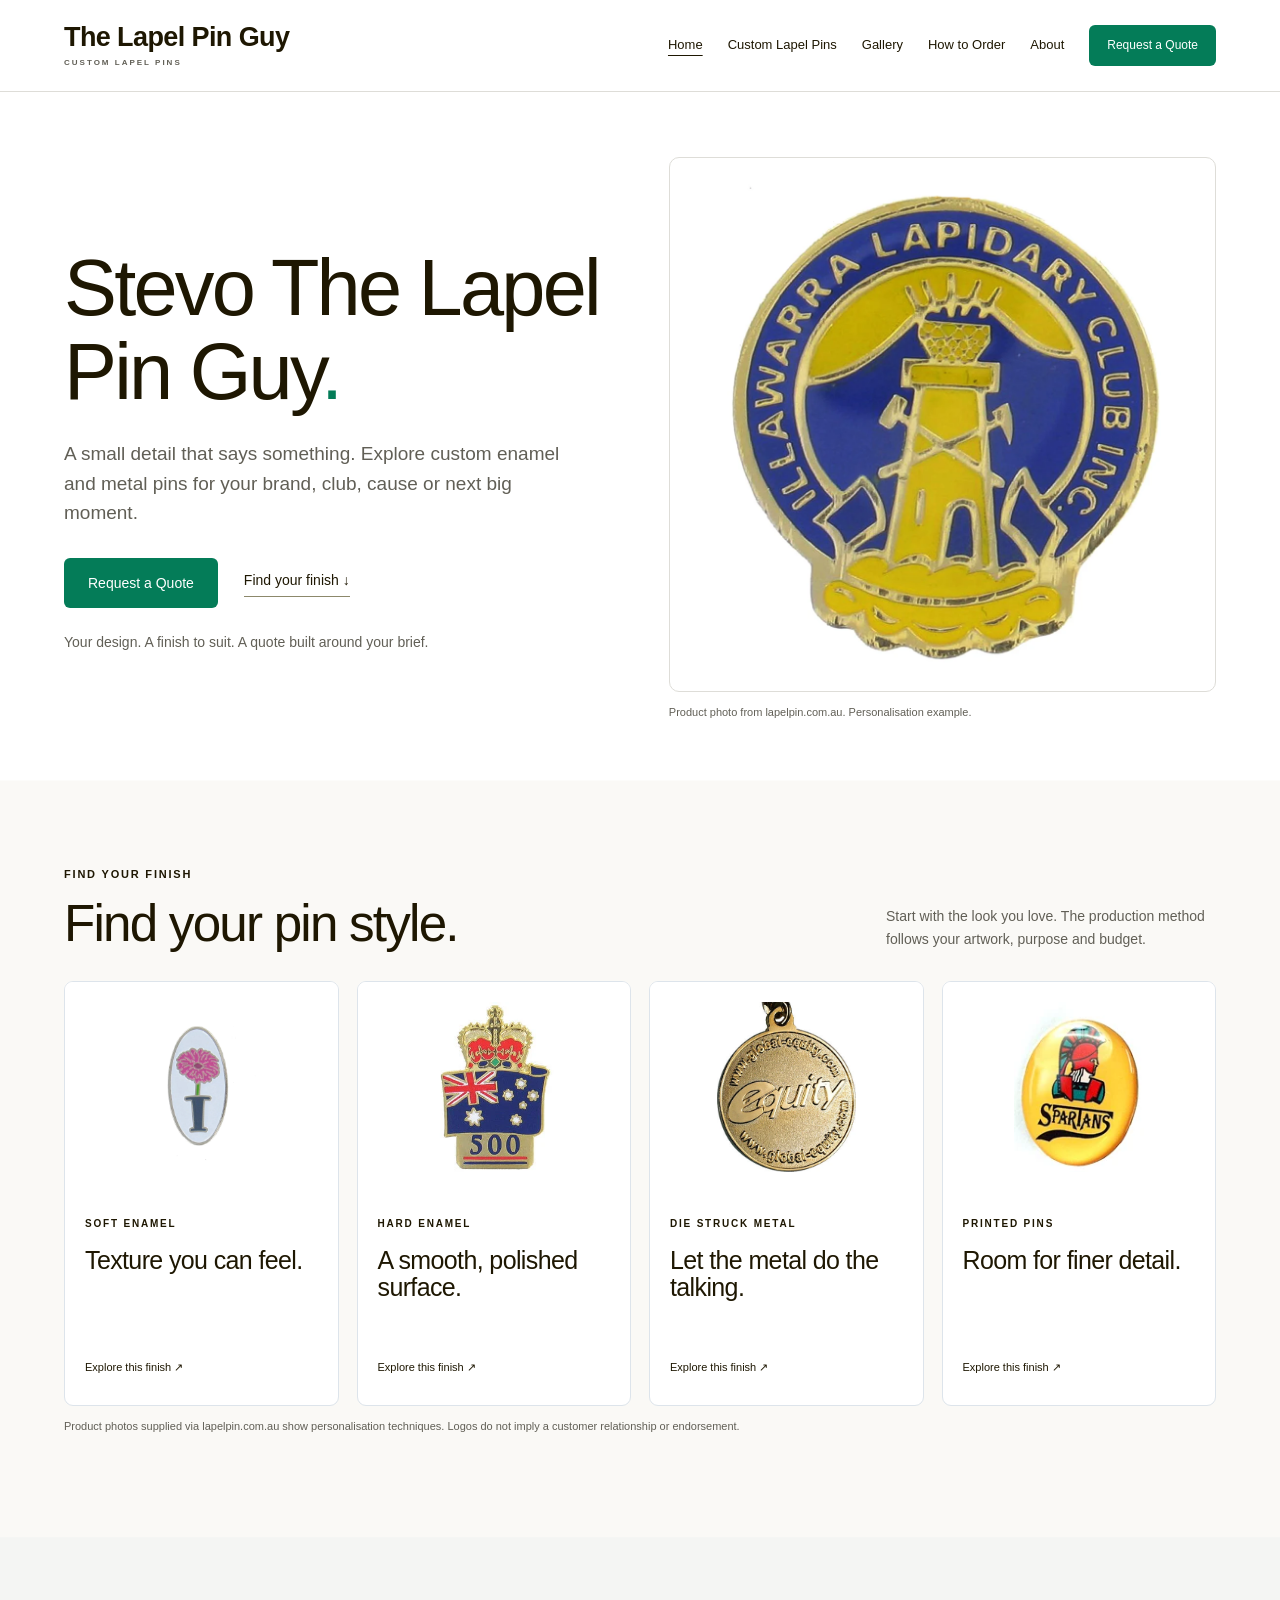
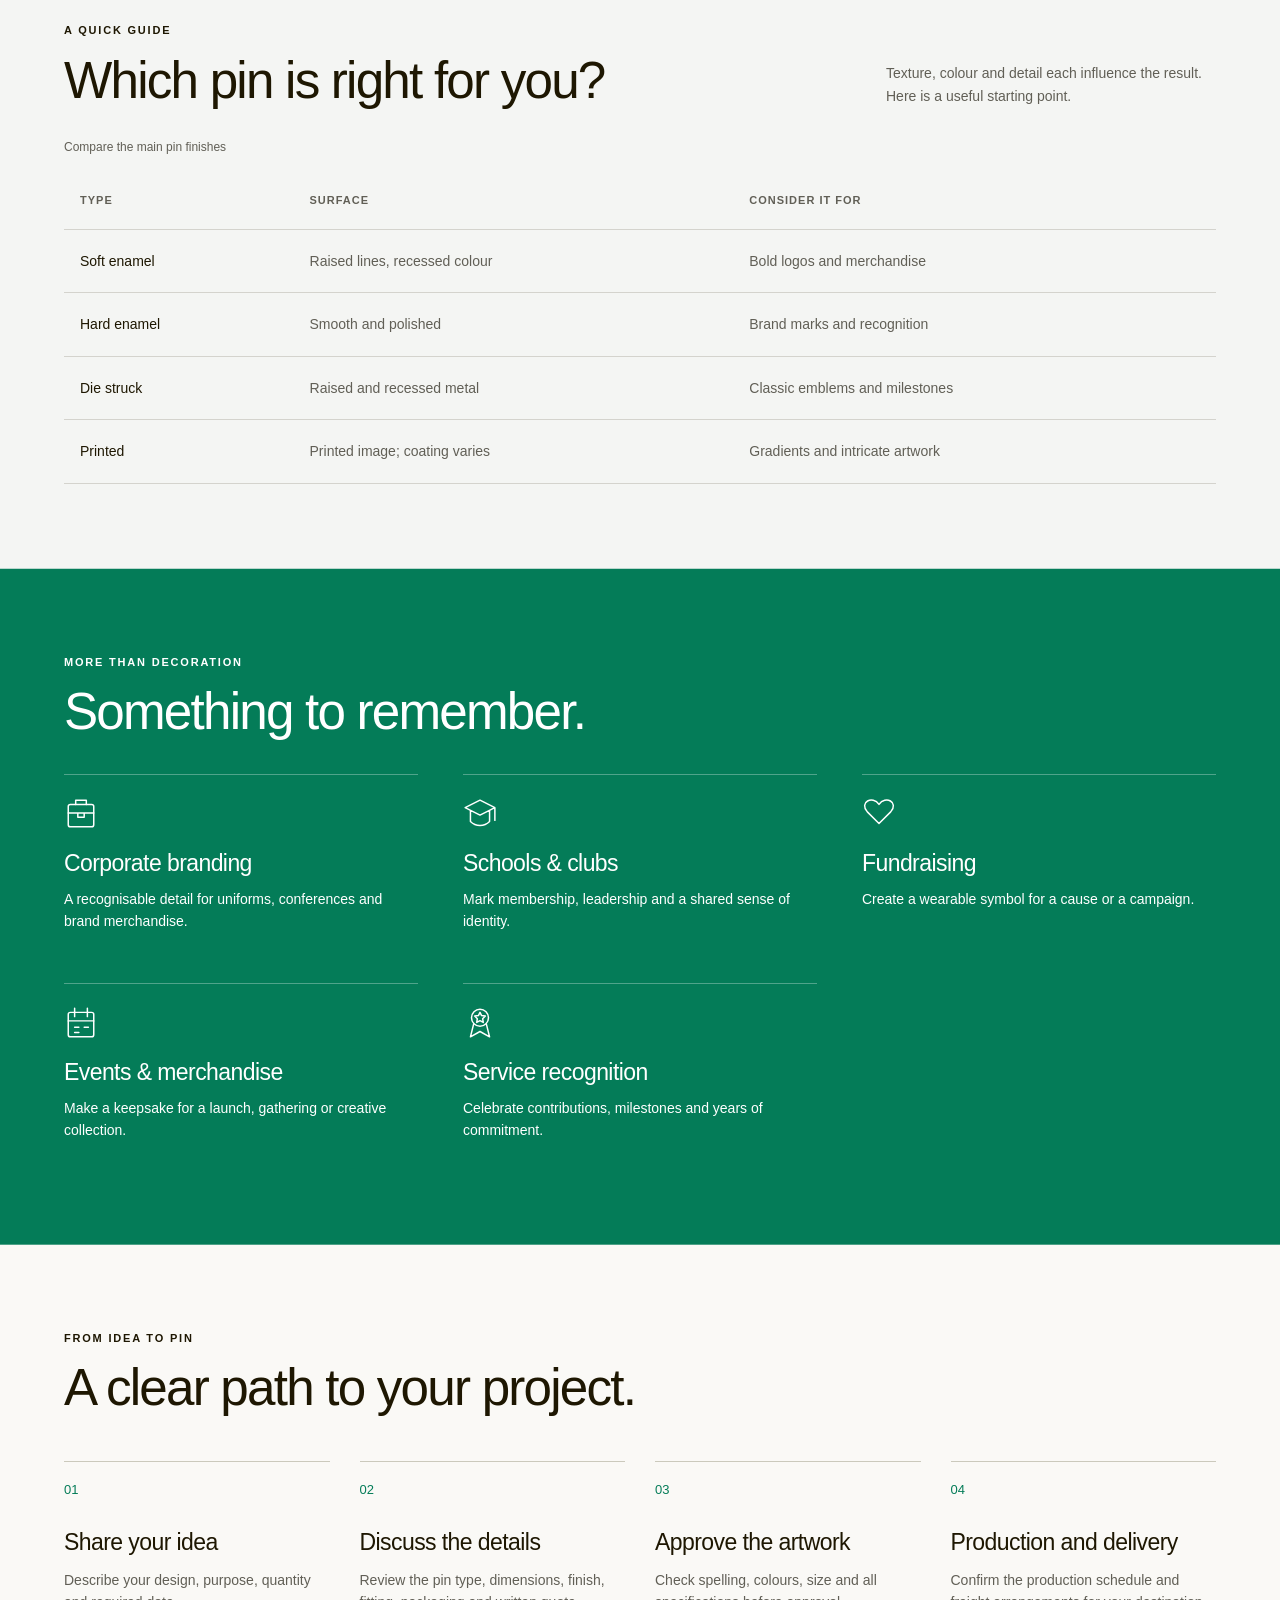
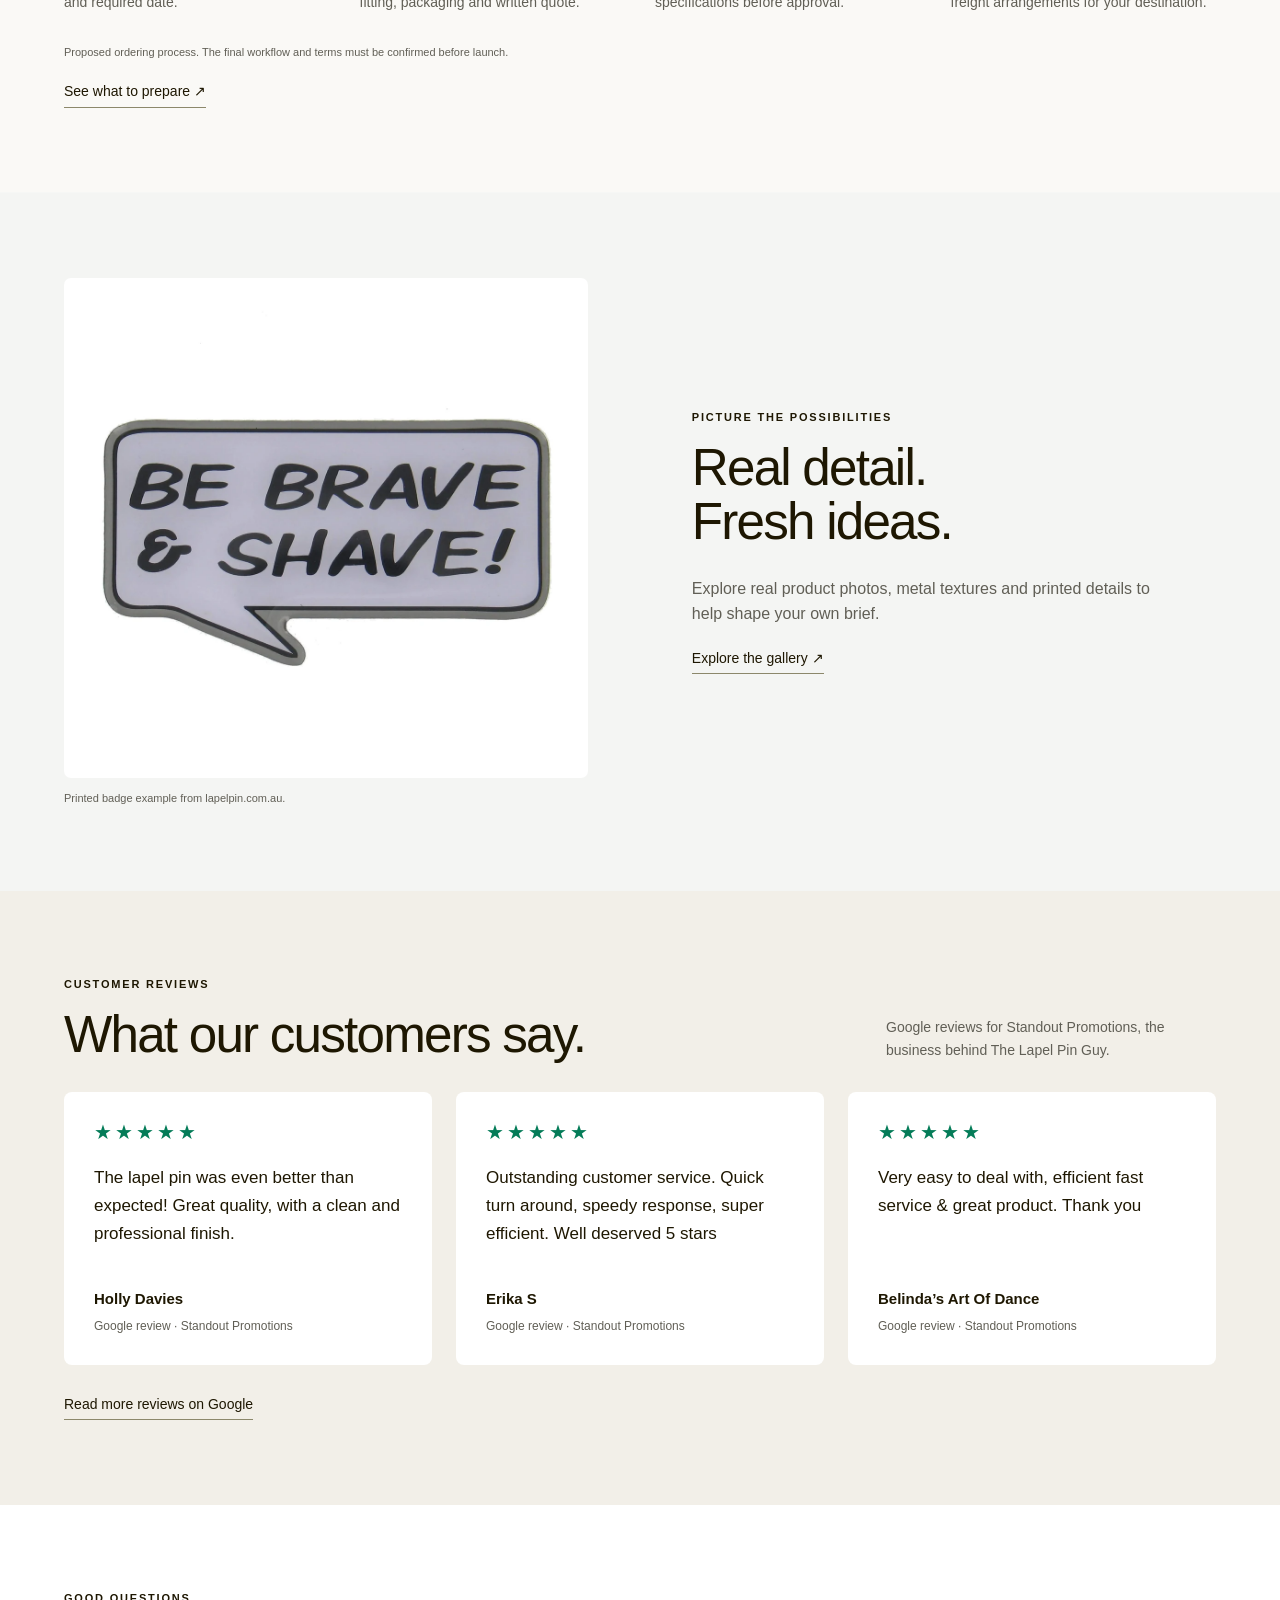
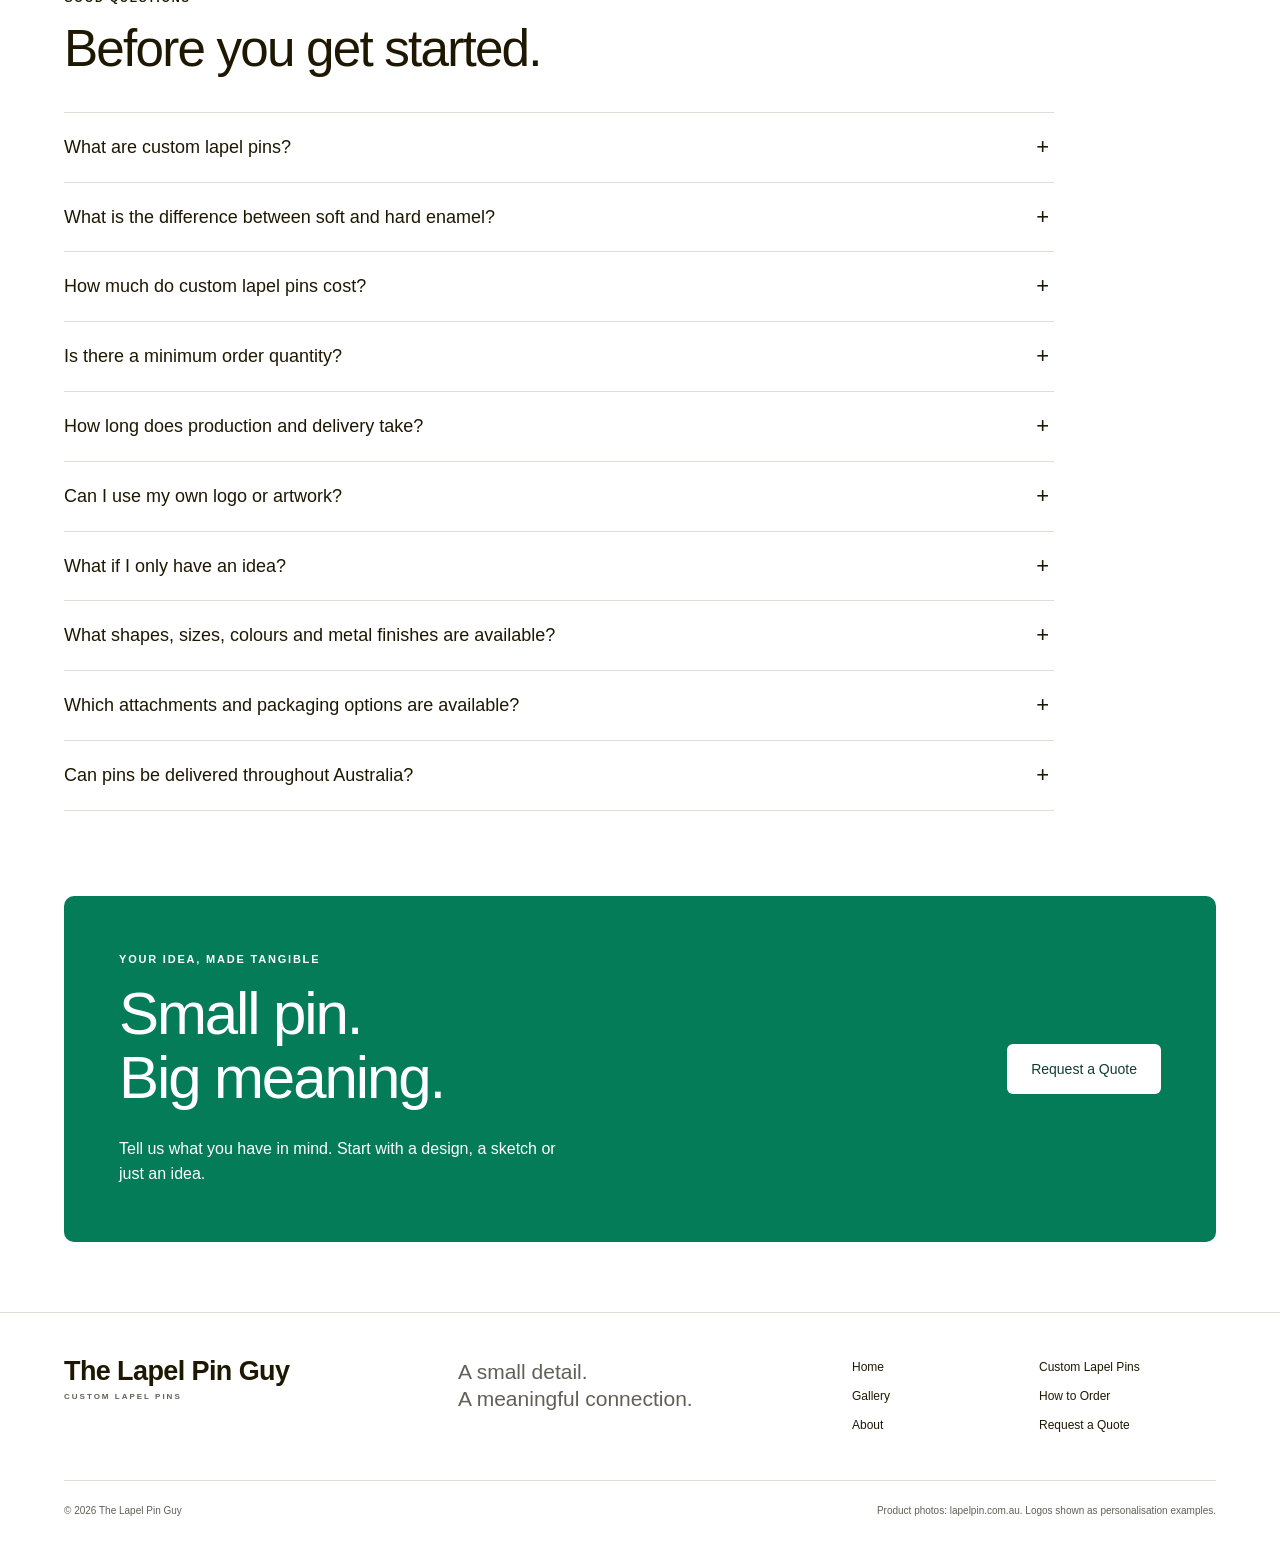
==== commit e92553df: "Update index.html" ====
--- a/index.html
+++ b/index.html
@@ -1 +1,236 @@
-<!doctype html><html lang="en-AU"><head><meta charset="utf-8"><meta name="viewport" content="width=device-width,initial-scale=1"><title>Custom Lapel Pins Australia | The Lapel Pin Guy</title><meta name="description" content="Explore enamel, die struck and printed custom lapel pins for Australian projects. Compare finishes and prepare a quote enquiry for your design."><meta name="robots" content="noindex,nofollow"><meta name="theme-color" content="#ffffff"><link rel="stylesheet" href="/assets/styles.css"><script src="/assets/site.js" defer></script><script type="application/ld+json">[{"@context": "https://schema.org", "@type": "Organization", "name": "The Lapel Pin Guy"}]</script></head><body><a class="skip" href="#main">Skip to content</a><header><a class="brand" href="/" aria-label="The Lapel Pin Guy home"><b>The Lapel Pin Guy<span class="brand-dot" aria-hidden="true">.</span></b><small>CUSTOM LAPEL PINS</small></a><button class="menu-toggle" aria-expanded="false" aria-controls="navigation">Menu <span>☰</span></button><nav id="navigation" aria-label="Main navigation"><a href="/" aria-current="page">Home</a><a href="/custom-lapel-pins/">Custom Lapel Pins</a><a href="/gallery/">Gallery</a><a href="/how-to-order/">How to Order</a><a href="/about/">About</a><a class="button small" href="/request-a-quote/">Request a Quote</a></nav></header><main id="main"><section class="hero"><div class="hero-copy"><h1>Custom Lapel<br>Pins Australia<span class="accent">.</span></h1><p class="lead">A small detail that says something. Explore custom enamel and metal pins for your brand, club, cause or next big moment.</p><div class="actions"><a class="button" href="/request-a-quote/">Request a Quote</a><a class="text-link" href="/custom-lapel-pins/">Find your finish ↓</a></div><p class="micro">Your design. A finish to suit. A quote built around your brief.</p></div><figure class="hero-image"><img class="" src="/assets/reference-etched.webp" alt="Blue and gold Illawarra Lapidary Club badge, photo from lapelpin.com.au" width="768" height="512" loading="lazy"><figcaption>Product photo from lapelpin.com.au. Personalisation example.</figcaption></figure></section><section><div class="section-head"><div><span class="eyebrow">Find your finish</span><h2>Find your pin style.</h2></div><p>Start with the look you love. The production method follows your artwork, purpose and budget.</p></div><div class="cards"><a class="card" href="/custom-lapel-pins/#soft-enamel"><img class="" src="/assets/reference-soft-enamel.webp" alt="Oval floral soft enamel pin, photo from lapelpin.com.au" width="768" height="512" loading="lazy"><div class="card-body"><span class="eyebrow">Soft enamel</span><h3>Texture you can feel.</h3><span class="text-link">Explore this finish ↗</span></div></a><a class="card" href="/custom-lapel-pins/#hard-enamel"><img class="" src="/assets/reference-hard-enamel.webp" alt="Commemorative hard enamel pin with crown and Australian flag, photo from lapelpin.com.au" width="768" height="512" loading="lazy"><div class="card-body"><span class="eyebrow">Hard enamel</span><h3>A smooth, polished surface.</h3><span class="text-link">Explore this finish ↗</span></div></a><a class="card" href="/custom-lapel-pins/#die-struck"><img class="" src="/assets/reference-die-struck.webp" alt="Gold-tone die struck metal example with raised lettering, photo from lapelpin.com.au" width="768" height="512" loading="lazy"><div class="card-body"><span class="eyebrow">Die struck metal</span><h3>Let the metal do the talking.</h3><span class="text-link">Explore this finish ↗</span></div></a><a class="card" href="/custom-lapel-pins/#printed"><img class="" src="/assets/reference-printed.webp" alt="Printed Spartans badge example, photo from lapelpin.com.au" width="768" height="512" loading="lazy"><div class="card-body"><span class="eyebrow">Printed pins</span><h3>Room for finer detail.</h3><span class="text-link">Explore this finish ↗</span></div></a></div><p class="fine">Product photos supplied via lapelpin.com.au show personalisation techniques. Logos do not imply a customer relationship or endorsement.</p></section><section class="soft"><div class="section-head"><div><span class="eyebrow">A quick guide</span><h2>Which pin is right for you?</h2></div><p>Texture, colour and detail each influence the result. Here is a useful starting point.</p></div><div class="table-wrap"><table><caption>Compare the main pin finishes</caption><thead><tr><th>Type</th><th>Surface</th><th>Consider it for</th></tr></thead><tbody><tr><th scope="row"><a href="/custom-lapel-pins/#soft-enamel">Soft enamel</a></th><td>Raised lines, recessed colour</td><td>Bold logos and merchandise</td></tr><tr><th scope="row"><a href="/custom-lapel-pins/#hard-enamel">Hard enamel</a></th><td>Smooth and polished</td><td>Brand marks and recognition</td></tr><tr><th scope="row"><a href="/custom-lapel-pins/#die-struck">Die struck</a></th><td>Raised and recessed metal</td><td>Classic emblems and milestones</td></tr><tr><th scope="row"><a href="/custom-lapel-pins/#printed">Printed</a></th><td>Printed image; coating varies</td><td>Gradients and intricate artwork</td></tr></tbody></table></div></section><section class="uses"><span class="eyebrow">More than decoration</span><h2>Something to remember.</h2><div class="use-grid"><article><svg class="use-icon" viewBox="0 0 32 32" fill="none" stroke="currentColor" stroke-width="1.4" stroke-linecap="round" stroke-linejoin="round" aria-hidden="true" focusable="false"><rect x="4" y="7" width="24" height="21" rx="2"/><path d="M11 7V3h10v4M4 15h24M13 15v4h6v-4"/></svg><h3>Corporate branding</h3><p>A recognisable detail for uniforms, conferences and brand merchandise.</p></article><article><svg class="use-icon" viewBox="0 0 32 32" fill="none" stroke="currentColor" stroke-width="1.4" stroke-linecap="round" stroke-linejoin="round" aria-hidden="true" focusable="false"><path d="m2 10 14-7 14 7-14 7-14-7ZM7 13v10c5 5 13 5 18 0V13M30 10v12"/></svg><h3>Schools & clubs</h3><p>Mark membership, leadership and a shared sense of identity.</p></article><article><svg class="use-icon" viewBox="0 0 32 32" fill="none" stroke="currentColor" stroke-width="1.4" stroke-linecap="round" stroke-linejoin="round" aria-hidden="true" focusable="false"><path d="M16 25 5 14C-3 5 10-2 16 7 22-2 35 5 27 14L16 25Z"/></svg><h3>Fundraising</h3><p>Create a wearable symbol for a cause or a campaign.</p></article><article><svg class="use-icon" viewBox="0 0 32 32" fill="none" stroke="currentColor" stroke-width="1.4" stroke-linecap="round" stroke-linejoin="round" aria-hidden="true" focusable="false"><rect x="4" y="6" width="24" height="23" rx="2"/><path d="M10 2v8M22 2v8M4 14h24m-18 6h4m5 0h4m-13 5h4"/></svg><h3>Events & merchandise</h3><p>Make a keepsake for a launch, gathering or creative collection.</p></article><article><svg class="use-icon" viewBox="0 0 32 32" fill="none" stroke="currentColor" stroke-width="1.4" stroke-linecap="round" stroke-linejoin="round" aria-hidden="true" focusable="false"><circle cx="16" cy="11" r="8"/><path d="m10 17-3 12 9-5 9 5-3-12m-6-11 1.5 3 3.5.5-2.5 2.5.6 3.5-3.1-1.7-3.1 1.7.6-3.5L11 9.5l3.5-.5Z"/></svg><h3>Service recognition</h3><p>Celebrate contributions, milestones and years of commitment.</p></article></div></section><section class="soft"><span class="eyebrow">From idea to pin</span><h2>A clear path to your project.</h2><div class="steps"><article><span class="step-num">01</span><h3>Share your idea</h3><p>Describe your design, purpose, quantity and required date.</p></article><article><span class="step-num">02</span><h3>Discuss the details</h3><p>Review the pin type, dimensions, finish, fitting, packaging and written quote.</p></article><article><span class="step-num">03</span><h3>Approve the artwork</h3><p>Check spelling, colours, size and all specifications before approval.</p></article><article><span class="step-num">04</span><h3>Production and delivery</h3><p>Confirm the production schedule and freight arrangements for your destination.</p></article></div><p class="fine">Proposed ordering process. The final workflow and terms must be confirmed before launch.</p><a class="text-link" href="/how-to-order/">See what to prepare ↗</a></section><section class="split"><figure><img class="" src="/assets/reference-screen-printed.webp" alt="Be Brave and Shave printed badge, photo from lapelpin.com.au" width="768" height="512" loading="lazy"><figcaption>Printed badge example from lapelpin.com.au.</figcaption></figure><div><span class="eyebrow">Picture the possibilities</span><h2>Real detail.<br>Fresh ideas.</h2><p>Explore real product photos, metal textures and printed details to help shape your own brief.</p><a class="text-link" href="/gallery/">Explore the gallery ↗</a></div></section><section class="reviews-section" aria-labelledby="reviews-heading"><div class="section-head"><div><span class="eyebrow">Customer reviews</span><h2 id="reviews-heading">What our customers say.</h2></div><p>Google reviews for Standout Promotions, the business behind The Lapel Pin Guy.</p></div><div class="review-grid"><figure class="review-card"><div class="review-stars" role="img" aria-label="5 out of 5 stars">★★★★★</div><blockquote><p>The lapel pin was even better than expected! Great quality, with a clean and professional finish.</p></blockquote><figcaption>Holly Davies<span>Google review · Standout Promotions</span></figcaption></figure><figure class="review-card"><div class="review-stars" role="img" aria-label="5 out of 5 stars">★★★★★</div><blockquote><p>Outstanding customer service. Quick turn around, speedy response, super efficient. Well deserved 5 stars</p></blockquote><figcaption>Erika S<span>Google review · Standout Promotions</span></figcaption></figure><figure class="review-card"><div class="review-stars" role="img" aria-label="5 out of 5 stars">★★★★★</div><blockquote><p>Very easy to deal with, efficient fast service &amp; great product. Thank you</p></blockquote><figcaption>Belinda’s Art Of Dance<span>Google review · Standout Promotions</span></figcaption></figure></div><a class="text-link reviews-link" href="https://www.google.com/search?q=standoutbrisbane" target="_blank" rel="noopener noreferrer">Read more reviews on Google <span class="sr-only">(opens in a new tab)</span></a></section><section><span class="eyebrow">Good questions</span><h2>Before you get started.</h2><div class="faq"><details><summary>What are custom lapel pins?</summary><p>Custom lapel pins are small wearable badges made to a particular design, such as a logo, emblem or illustration. They can identify a group, mark an achievement or become merchandise, and are commonly worn on jackets, uniforms and bags.</p></details><details><summary>What is the difference between soft and hard enamel?</summary><p>Soft enamel has recessed colour with raised metal outlines you can feel. Hard enamel is filled and polished to create a smoother surface, with colour and metal sitting level. The best option depends on your artwork and preferred texture.</p></details><details><summary>How much do custom lapel pins cost?</summary><p>Cost depends on quantity, size, production method, design complexity, metal finish, attachments and packaging. Tooling, artwork requirements and freight can also affect the total. Request an itemised quote for your design rather than relying on a generic unit price.</p></details><details><summary>Is there a minimum order quantity?</summary><p>The minimum needs to be confirmed for your design and production method. Include your approximate quantity in the enquiry so the available options can be checked.</p></details><details><summary>How long does production and delivery take?</summary><p>Timing depends on artwork approval, specifications, production capacity and delivery location. Share your required arrival date at the enquiry stage. Production and freight time must be confirmed before you commit to an order.</p></details><details><summary>Can I use my own logo or artwork?</summary><p>Yes, your own artwork can be the starting point for a custom pin. Use artwork you own or have permission to reproduce. Vector files are helpful; fine text, gradients and narrow details may need adjustment for the chosen process.</p></details><details><summary>What if I only have an idea?</summary><p>Describe the idea, who the pins are for and the look you want. A rough sketch or visual reference can help define the brief. Artwork support, fees and revision arrangements should be agreed with your quote.</p></details><details><summary>What shapes, sizes, colours and metal finishes are available?</summary><p>Pins can use standard or custom outlines, subject to manufacturing limits. Enamel suits separate areas of solid colour; printing can suit gradients and detailed images. Gold-tone, silver-tone, copper, black nickel and antique effects are options to discuss. Final availability and colour matching depend on the process.</p></details><details><summary>Which attachments and packaging options are available?</summary><p>Butterfly clutches and magnetic fittings are options to discuss, along with backing cards and presentation boxes. The best fitting depends on the pin size and how it will be worn. Confirm compatibility, availability and any additional cost in your quote.</p></details><details><summary>Can pins be delivered throughout Australia?</summary><p>Include your Australian postcode so delivery availability, freight cost and timing can be confirmed. Regional and remote destinations may require different delivery arrangements.</p></details></div></section><section class="cta"><div><span class="eyebrow">Your idea, made tangible</span><h2>Small pin.<br>Big meaning.</h2><p>Tell us what you have in mind. Start with a design, a sketch or just an idea.</p></div><a class="button light" href="/request-a-quote/">Request a Quote</a></section></main><footer><div class="footer-top"><a class="brand" href="/"><b>The Lapel Pin Guy<span class="brand-dot" aria-hidden="true">.</span></b><small>CUSTOM LAPEL PINS</small></a><p>A small detail.<br>A meaningful connection.</p><div><a href="/" aria-current="page">Home</a><a href="/custom-lapel-pins/">Custom Lapel Pins</a><a href="/gallery/">Gallery</a><a href="/how-to-order/">How to Order</a><a href="/about/">About</a><a href="/request-a-quote/">Request a Quote</a></div></div><div class="footer-bottom"><span>© 2026 The Lapel Pin Guy</span><span>Product photos: lapelpin.com.au. Logos shown as personalisation examples.</span></div></footer></body></html>+<!doctype html>
+<html lang="en-AU">
+<head><meta charset="utf-8"><meta name="viewport" content="width=device-width,initial-scale=1"><title>Custom Lapel Pins Australia | The Lapel Pin Guy</title><meta name="description" content="Explore enamel, die struck and printed custom lapel pins for Australian projects. Compare finishes and prepare a quote enquiry for your design."><meta name="robots" content="noindex,nofollow"><meta name="theme-color" content="#ffffff"><link rel="stylesheet" href="/assets/styles.css"><script src="/assets/site.js" defer></script><script type="application/ld+json">[{"@context": "https://schema.org", "@type": "Organization", "name": "The Lapel Pin Guy"}]</script>
+</head>
+<body><a class="skip" href="#main">Skip to content</a>
+<header><a class="brand" href="/" aria-label="The Lapel Pin Guy home"><b>The Lapel Pin Guy<span class="brand-dot" aria-hidden="true">.</span></b><small>CUSTOM LAPEL PINS</small></a><button class="menu-toggle" aria-expanded="false" aria-controls="navigation">Menu <span>☰</span></button>
+<nav id="navigation" aria-label="Main navigation"><a href="/" aria-current="page">Home</a><a href="/custom-lapel-pins/">Custom Lapel Pins</a><a href="/gallery/">Gallery</a><a href="/how-to-order/">How to Order</a><a href="/about/">About</a><a class="button small" href="/request-a-quote/">Request a Quote</a>
+</nav>
+</header>
+<main id="main">
+<section class="hero">
+<div class="hero-copy">
+<h1>Stevo The Lapel Pin Guy<span class="accent">.</span>
+</h1>
+<p class="lead">A small detail that says something. Explore custom enamel and metal pins for your brand, club, cause or next big moment.</p>
+<div class="actions"><a class="button" href="/request-a-quote/">Request a Quote</a><a class="text-link" href="/custom-lapel-pins/">Find your finish ↓</a>
+</div>
+<p class="micro">Your design. A finish to suit. A quote built around your brief.</p>
+</div>
+<figure class="hero-image"><img class="" src="/assets/reference-etched.webp" alt="Blue and gold Illawarra Lapidary Club badge, photo from lapelpin.com.au" width="768" height="512" loading="lazy">
+<figcaption>Product photo from lapelpin.com.au. Personalisation example.</figcaption>
+</figure>
+</section>
+<section>
+<div class="section-head">
+<div><span class="eyebrow">Find your finish</span>
+<h2>Find your pin style.</h2>
+</div>
+<p>Start with the look you love. The production method follows your artwork, purpose and budget.</p>
+</div>
+<div class="cards"><a class="card" href="/custom-lapel-pins/#soft-enamel"><img class="" src="/assets/reference-soft-enamel.webp" alt="Oval floral soft enamel pin, photo from lapelpin.com.au" width="768" height="512" loading="lazy">
+<div class="card-body"><span class="eyebrow">Soft enamel</span>
+<h3>Texture you can feel.</h3>
+<span class="text-link">Explore this finish ↗</span>
+</div>
+</a><a class="card" href="/custom-lapel-pins/#hard-enamel"><img class="" src="/assets/reference-hard-enamel.webp" alt="Commemorative hard enamel pin with crown and Australian flag, photo from lapelpin.com.au" width="768" height="512" loading="lazy">
+<div class="card-body"><span class="eyebrow">Hard enamel</span>
+<h3>A smooth, polished surface.</h3>
+<span class="text-link">Explore this finish ↗</span>
+</div>
+</a><a class="card" href="/custom-lapel-pins/#die-struck"><img class="" src="/assets/reference-die-struck.webp" alt="Gold-tone die struck metal example with raised lettering, photo from lapelpin.com.au" width="768" height="512" loading="lazy">
+<div class="card-body"><span class="eyebrow">Die struck metal</span>
+<h3>Let the metal do the talking.</h3>
+<span class="text-link">Explore this finish ↗</span>
+</div>
+</a><a class="card" href="/custom-lapel-pins/#printed"><img class="" src="/assets/reference-printed.webp" alt="Printed Spartans badge example, photo from lapelpin.com.au" width="768" height="512" loading="lazy">
+<div class="card-body"><span class="eyebrow">Printed pins</span>
+<h3>Room for finer detail.</h3>
+<span class="text-link">Explore this finish ↗</span>
+</div>
+</a>
+</div>
+<p class="fine">Product photos supplied via lapelpin.com.au show personalisation techniques. Logos do not imply a customer relationship or endorsement.</p>
+</section>
+<section class="soft">
+<div class="section-head">
+<div><span class="eyebrow">A quick guide</span>
+<h2>Which pin is right for you?</h2>
+</div>
+<p>Texture, colour and detail each influence the result. Here is a useful starting point.</p>
+</div>
+<div class="table-wrap">
+<table><caption>Compare the main pin finishes</caption>
+<thead>
+<tr>
+<th>Type</th>
+<th>Surface</th>
+<th>Consider it for</th>
+</tr>
+</thead>
+<tbody>
+<tr>
+<th scope="row"><a href="/custom-lapel-pins/#soft-enamel">Soft enamel</a>
+</th>
+<td>Raised lines, recessed colour</td>
+<td>Bold logos and merchandise</td>
+</tr>
+<tr>
+<th scope="row"><a href="/custom-lapel-pins/#hard-enamel">Hard enamel</a>
+</th>
+<td>Smooth and polished</td>
+<td>Brand marks and recognition</td>
+</tr>
+<tr>
+<th scope="row"><a href="/custom-lapel-pins/#die-struck">Die struck</a>
+</th>
+<td>Raised and recessed metal</td>
+<td>Classic emblems and milestones</td>
+</tr>
+<tr>
+<th scope="row"><a href="/custom-lapel-pins/#printed">Printed</a>
+</th>
+<td>Printed image; coating varies</td>
+<td>Gradients and intricate artwork</td>
+</tr>
+</tbody>
+</table>
+</div>
+</section>
+<section class="uses"><span class="eyebrow">More than decoration</span>
+<h2>Something to remember.</h2>
+<div class="use-grid">
+<article><svg class="use-icon" viewBox="0 0 32 32" fill="none" stroke="currentColor" stroke-width="1.4" stroke-linecap="round" stroke-linejoin="round" aria-hidden="true" focusable="false"><rect x="4" y="7" width="24" height="21" rx="2"/><path d="M11 7V3h10v4M4 15h24M13 15v4h6v-4"/></svg>
+<h3>Corporate branding</h3>
+<p>A recognisable detail for uniforms, conferences and brand merchandise.</p>
+</article>
+<article><svg class="use-icon" viewBox="0 0 32 32" fill="none" stroke="currentColor" stroke-width="1.4" stroke-linecap="round" stroke-linejoin="round" aria-hidden="true" focusable="false"><path d="m2 10 14-7 14 7-14 7-14-7ZM7 13v10c5 5 13 5 18 0V13M30 10v12"/></svg>
+<h3>Schools & clubs</h3>
+<p>Mark membership, leadership and a shared sense of identity.</p>
+</article>
+<article><svg class="use-icon" viewBox="0 0 32 32" fill="none" stroke="currentColor" stroke-width="1.4" stroke-linecap="round" stroke-linejoin="round" aria-hidden="true" focusable="false"><path d="M16 25 5 14C-3 5 10-2 16 7 22-2 35 5 27 14L16 25Z"/></svg>
+<h3>Fundraising</h3>
+<p>Create a wearable symbol for a cause or a campaign.</p>
+</article>
+<article><svg class="use-icon" viewBox="0 0 32 32" fill="none" stroke="currentColor" stroke-width="1.4" stroke-linecap="round" stroke-linejoin="round" aria-hidden="true" focusable="false"><rect x="4" y="6" width="24" height="23" rx="2"/><path d="M10 2v8M22 2v8M4 14h24m-18 6h4m5 0h4m-13 5h4"/></svg>
+<h3>Events & merchandise</h3>
+<p>Make a keepsake for a launch, gathering or creative collection.</p>
+</article>
+<article><svg class="use-icon" viewBox="0 0 32 32" fill="none" stroke="currentColor" stroke-width="1.4" stroke-linecap="round" stroke-linejoin="round" aria-hidden="true" focusable="false"><circle cx="16" cy="11" r="8"/><path d="m10 17-3 12 9-5 9 5-3-12m-6-11 1.5 3 3.5.5-2.5 2.5.6 3.5-3.1-1.7-3.1 1.7.6-3.5L11 9.5l3.5-.5Z"/></svg>
+<h3>Service recognition</h3>
+<p>Celebrate contributions, milestones and years of commitment.</p>
+</article>
+</div>
+</section>
+<section class="soft"><span class="eyebrow">From idea to pin</span>
+<h2>A clear path to your project.</h2>
+<div class="steps">
+<article><span class="step-num">01</span>
+<h3>Share your idea</h3>
+<p>Describe your design, purpose, quantity and required date.</p>
+</article>
+<article><span class="step-num">02</span>
+<h3>Discuss the details</h3>
+<p>Review the pin type, dimensions, finish, fitting, packaging and written quote.</p>
+</article>
+<article><span class="step-num">03</span>
+<h3>Approve the artwork</h3>
+<p>Check spelling, colours, size and all specifications before approval.</p>
+</article>
+<article><span class="step-num">04</span>
+<h3>Production and delivery</h3>
+<p>Confirm the production schedule and freight arrangements for your destination.</p>
+</article>
+</div>
+<p class="fine">Proposed ordering process. The final workflow and terms must be confirmed before launch.</p>
+<a class="text-link" href="/how-to-order/">See what to prepare ↗</a>
+</section>
+<section class="split">
+<figure><img class="" src="/assets/reference-screen-printed.webp" alt="Be Brave and Shave printed badge, photo from lapelpin.com.au" width="768" height="512" loading="lazy">
+<figcaption>Printed badge example from lapelpin.com.au.</figcaption>
+</figure>
+<div><span class="eyebrow">Picture the possibilities</span>
+<h2>Real detail.<br>Fresh ideas.</h2>
+<p>Explore real product photos, metal textures and printed details to help shape your own brief.</p>
+<a class="text-link" href="/gallery/">Explore the gallery ↗</a>
+</div>
+</section>
+<section class="reviews-section" aria-labelledby="reviews-heading">
+<div class="section-head">
+<div><span class="eyebrow">Customer reviews</span>
+<h2 id="reviews-heading">What our customers say.</h2>
+</div>
+<p>Google reviews for Standout Promotions, the business behind The Lapel Pin Guy.</p>
+</div>
+<div class="review-grid">
+<figure class="review-card">
+<div class="review-stars" role="img" aria-label="5 out of 5 stars">★★★★★</div>
+<blockquote>
+<p>The lapel pin was even better than expected! Great quality, with a clean and professional finish.</p>
+</blockquote>
+<figcaption>Holly Davies<span>Google review · Standout Promotions</span>
+</figcaption>
+</figure>
+<figure class="review-card">
+<div class="review-stars" role="img" aria-label="5 out of 5 stars">★★★★★</div>
+<blockquote>
+<p>Outstanding customer service. Quick turn around, speedy response, super efficient. Well deserved 5 stars</p>
+</blockquote>
+<figcaption>Erika S<span>Google review · Standout Promotions</span>
+</figcaption>
+</figure>
+<figure class="review-card">
+<div class="review-stars" role="img" aria-label="5 out of 5 stars">★★★★★</div>
+<blockquote>
+<p>Very easy to deal with, efficient fast service &amp; great product. Thank you</p>
+</blockquote>
+<figcaption>Belinda’s Art Of Dance<span>Google review · Standout Promotions</span>
+</figcaption>
+</figure>
+</div>
+<a class="text-link reviews-link" href="https://www.google.com/search?q=standoutbrisbane" target="_blank" rel="noopener noreferrer">Read more reviews on Google <span class="sr-only">(opens in a new tab)</span></a>
+</section>
+<section><span class="eyebrow">Good questions</span>
+<h2>Before you get started.</h2>
+<div class="faq"><details><summary>What are custom lapel pins?</summary>
+<p>Custom lapel pins are small wearable badges made to a particular design, such as a logo, emblem or illustration. They can identify a group, mark an achievement or become merchandise, and are commonly worn on jackets, uniforms and bags.</p>
+</details><details><summary>What is the difference between soft and hard enamel?</summary>
+<p>Soft enamel has recessed colour with raised metal outlines you can feel. Hard enamel is filled and polished to create a smoother surface, with colour and metal sitting level. The best option depends on your artwork and preferred texture.</p>
+</details><details><summary>How much do custom lapel pins cost?</summary>
+<p>Cost depends on quantity, size, production method, design complexity, metal finish, attachments and packaging. Tooling, artwork requirements and freight can also affect the total. Request an itemised quote for your design rather than relying on a generic unit price.</p>
+</details><details><summary>Is there a minimum order quantity?</summary>
+<p>The minimum needs to be confirmed for your design and production method. Include your approximate quantity in the enquiry so the available options can be checked.</p>
+</details><details><summary>How long does production and delivery take?</summary>
+<p>Timing depends on artwork approval, specifications, production capacity and delivery location. Share your required arrival date at the enquiry stage. Production and freight time must be confirmed before you commit to an order.</p>
+</details><details><summary>Can I use my own logo or artwork?</summary>
+<p>Yes, your own artwork can be the starting point for a custom pin. Use artwork you own or have permission to reproduce. Vector files are helpful; fine text, gradients and narrow details may need adjustment for the chosen process.</p>
+</details><details><summary>What if I only have an idea?</summary>
+<p>Describe the idea, who the pins are for and the look you want. A rough sketch or visual reference can help define the brief. Artwork support, fees and revision arrangements should be agreed with your quote.</p>
+</details><details><summary>What shapes, sizes, colours and metal finishes are available?</summary>
+<p>Pins can use standard or custom outlines, subject to manufacturing limits. Enamel suits separate areas of solid colour; printing can suit gradients and detailed images. Gold-tone, silver-tone, copper, black nickel and antique effects are options to discuss. Final availability and colour matching depend on the process.</p>
+</details><details><summary>Which attachments and packaging options are available?</summary>
+<p>Butterfly clutches and magnetic fittings are options to discuss, along with backing cards and presentation boxes. The best fitting depends on the pin size and how it will be worn. Confirm compatibility, availability and any additional cost in your quote.</p>
+</details><details><summary>Can pins be delivered throughout Australia?</summary>
+<p>Include your Australian postcode so delivery availability, freight cost and timing can be confirmed. Regional and remote destinations may require different delivery arrangements.</p>
+</details>
+</div>
+</section>
+<section class="cta">
+<div><span class="eyebrow">Your idea, made tangible</span>
+<h2>Small pin.<br>Big meaning.</h2>
+<p>Tell us what you have in mind. Start with a design, a sketch or just an idea.</p>
+</div>
+<a class="button light" href="/request-a-quote/">Request a Quote</a>
+</section>
+</main>
+<footer>
+<div class="footer-top"><a class="brand" href="/"><b>The Lapel Pin Guy<span class="brand-dot" aria-hidden="true">.</span></b><small>CUSTOM LAPEL PINS</small></a>
+<p>A small detail.<br>A meaningful connection.</p>
+<div><a href="/" aria-current="page">Home</a><a href="/custom-lapel-pins/">Custom Lapel Pins</a><a href="/gallery/">Gallery</a><a href="/how-to-order/">How to Order</a><a href="/about/">About</a><a href="/request-a-quote/">Request a Quote</a>
+</div>
+</div>
+<div class="footer-bottom"><span>© 2026 The Lapel Pin Guy</span><span>Product photos: lapelpin.com.au. Logos shown as personalisation examples.</span>
+</div>
+</footer>
+</body>
+</html>
--- a/assets/styles.css
+++ b/assets/styles.css
@@ -1,82 +1,2230 @@
-:root{--bg:#f6f4ee;--ink:#252823;--muted:#66685f;--accent:#d8ed83;--line:#d9dad0}*{box-sizing:border-box}html{scroll-behavior:smooth;scroll-padding-top:110px}body{margin:0;background:var(--bg);color:var(--ink);font-family:Helvetica,Arial,sans-serif;font-size:16px;line-height:1.6}a{color:inherit;text-decoration:none}a:hover{text-decoration:underline;text-underline-offset:5px}button,input,select,textarea{font:inherit}button,a,input,select,textarea,summary{outline-offset:5px} :focus-visible{outline:2px solid #446114}h1,h2,h3,p,figure{margin:0}h1,h2,h3{font-weight:500;line-height:1.06;letter-spacing:-.045em}h1{font-size:clamp(48px,6.2vw,94px)}h2{font-size:clamp(34px,4vw,58px);margin:14px 0 26px}h3{font-size:25px;letter-spacing:-.025em}p{color:var(--muted);margin-bottom:18px}header{max-width:1536px;margin:auto;display:flex;align-items:center;justify-content:space-between;padding:24px 5%;border-bottom:1px solid var(--line);gap:25px}.brand{display:inline-flex;flex-direction:column;line-height:1}.brand b{font-size:43px;letter-spacing:-3px;font-weight:700}.brand b span{font-size:30px;color:#728a35;margin-left:5px}.brand small{font-size:8px;letter-spacing:2.2px;font-weight:700;margin-top:7px}nav{display:flex;gap:25px;align-items:center;font-size:13px}nav a[aria-current=page]{text-decoration:underline;text-underline-offset:6px}.button{display:inline-flex;align-items:center;justify-content:space-between;gap:28px;background:var(--ink);color:white;border:0;border-radius:5px;padding:16px 24px;font-size:14px;font-weight:500;cursor:pointer}.button:hover{background:#41483a;text-decoration:none}.button.small{padding:13px 18px;font-size:12px}.button span{font-size:21px;line-height:1}.menu-toggle{display:none}main{max-width:1536px;margin:auto}section{padding:85px 5%}.eyebrow{text-transform:uppercase;font-size:11px;font-weight:600;letter-spacing:1.8px;display:block}.hero{display:grid;grid-template-columns:1fr 1fr;gap:5%;align-items:center;padding-top:65px;padding-bottom:60px}.hero h1{margin:22px 0 25px}.accent{color:#78933b}.lead{font-size:19px;line-height:1.55;max-width:610px}.actions{display:flex;align-items:center;gap:26px;margin-top:30px}.text-link{font-size:14px;font-weight:500;display:inline-block;border-bottom:1px solid var(--ink);padding-bottom:4px}.micro{font-size:11px;margin:22px 0 0}.hero-image img{height:535px;object-fit:cover;border-radius:10px}.hero-image{transform:rotate(-2deg)}img{display:block;width:100%;height:auto;object-fit:cover;background:#e9e5d9}figcaption,.fine{font-size:11px;color:var(--muted);margin-top:12px;line-height:1.5}.intro-strip{margin:0 5%;border-top:1px solid var(--line);border-bottom:1px solid var(--line);padding:27px 0;display:grid;grid-template-columns:1fr 1fr;gap:5%}.intro-strip span{font-size:21px;line-height:1.25}.intro-strip p{font-size:14px;max-width:510px;margin:0}.section-head{display:flex;align-items:end;justify-content:space-between;gap:50px;margin-bottom:30px}.section-head h2{margin-bottom:0}.section-head p{max-width:330px;font-size:14px;margin-bottom:0}.cards{display:grid;grid-template-columns:repeat(4,1fr);gap:18px}.card{border:1px solid var(--line);border-radius:7px;overflow:hidden;background:#faf9f5}.card:hover{text-decoration:none;border-color:#89976b}.card img,.type-art{height:210px}.card-body{padding:24px 20px}.card .eyebrow{font-size:10px}.card h3{font-size:25px;margin:15px 0 27px;min-height:79px}.card .text-link{font-size:11px;border:0}.type-art{background:#dce7c3;padding:22px;display:flex;flex-direction:column;justify-content:space-between}.type-art span{font-size:36px;line-height:1.05;letter-spacing:-2px}.type-art small{font-size:10px}.soft{background:#eceee5}.table-wrap{overflow:auto}table{border-collapse:collapse;width:100%;font-size:14px;text-align:left;min-width:540px}caption{text-align:left;font-size:12px;margin-bottom:14px;color:var(--muted)}th,td{padding:20px 16px;border-bottom:1px solid #cdd0c3}thead{font-size:11px;text-transform:uppercase;letter-spacing:1px}tbody th{font-weight:500}td{color:var(--muted)}.use-grid{display:grid;grid-template-columns:repeat(3,1fr);gap:32px 45px;margin-top:40px}.use-grid article{border-top:1px solid var(--line);padding-top:22px}.use-grid h3{font-size:23px;margin-bottom:13px}.use-grid p{font-size:14px}.steps{display:grid;grid-template-columns:repeat(4,1fr);gap:30px;margin-top:45px}.step-num{display:block;color:#73884a;font-size:13px;border-top:1px solid #c7ccbb;padding-top:18px;margin-bottom:30px}.steps h3{font-size:23px;margin-bottom:14px}.steps p{font-size:14px}.split{display:grid;grid-template-columns:1fr 1fr;gap:9%;align-items:center}.split img{border-radius:7px;max-height:500px}.split p{max-width:470px}.faq{margin-top:36px;max-width:990px}details{border-top:1px solid var(--line);padding:20px 0}details:last-child{border-bottom:1px solid var(--line)}summary{font-size:18px;cursor:pointer;list-style:none;padding-right:35px;position:relative}summary:after{content:'+';position:absolute;right:5px;font-size:22px;top:-4px}details[open] summary:after{content:'−'}details p{font-size:15px;max-width:800px;margin:14px 0 0}.cta{margin:0 5% 70px;padding:55px;background:var(--ink);color:var(--bg);border-radius:9px;display:flex;align-items:center;justify-content:space-between;gap:35px}.cta h2{font-size:60px}.cta p{color:#c6cabb;max-width:450px;margin:0}.button.light{background:var(--accent);color:var(--ink);flex-shrink:0}footer{padding:45px 5% 25px;border-top:1px solid var(--line);max-width:1536px;margin:auto}.footer-top{display:grid;grid-template-columns:1fr 1fr 1fr;gap:30px}.footer-top p{font-size:21px;line-height:1.3}.footer-top>div{display:grid;grid-template-columns:1fr 1fr;gap:10px;font-size:12px}.footer-bottom{display:flex;justify-content:space-between;border-top:1px solid var(--line);padding-top:22px;margin-top:45px;font-size:10px;color:var(--muted)}.page-intro{padding-bottom:55px;border-bottom:1px solid var(--line);margin:0 5%;padding-left:0;padding-right:0}.page-intro h1{margin:22px 0 25px;max-width:1000px}.product-detail{display:grid;grid-template-columns:1fr 1fr;gap:10%;align-items:center;border-bottom:1px solid var(--line)}.product-detail img,.type-art.large{height:420px;border-radius:7px}.type-art.large span{font-size:65px}.notice{font-size:13px;background:#e9eddd;border:1px solid #cbd3b6;border-radius:5px;padding:18px;margin:30px 5% 0}.notice strong{display:block}.gallery-grid{display:grid;grid-template-columns:1fr 1fr;gap:45px 25px}.gallery-grid img{aspect-ratio:1.35;border-radius:7px}.gallery-grid figcaption strong{font-size:20px;display:block;color:var(--ink);font-weight:500}.gallery-grid figcaption span{font-size:13px;display:block;margin-top:5px}.checklist{padding-left:20px;color:var(--muted)}.checklist li{padding:9px 0}.reading{max-width:1050px}.reading h2{font-size:35px;margin-top:40px}.reading h2:first-child{margin-top:0}.quote-layout{display:grid;grid-template-columns:1.8fr 1fr;gap:10%;padding-top:55px}label{display:block;font-size:13px;margin-bottom:8px}label span{font-size:11px;color:var(--muted)}input,select,textarea{width:100%;padding:13px;border:1px solid #c3c6b9;background:#fcfbf8;border-radius:4px;color:var(--ink);min-height:49px}textarea{resize:vertical}.field-row{display:grid;grid-template-columns:1fr 1fr;gap:22px;margin-bottom:25px}form .notice{margin:22px 0}form .fine{margin-top:10px}aside{border-left:1px solid var(--line);padding-left:30px}aside h2{font-size:38px}aside p{font-size:14px}aside a{margin:10px 0;display:table}#form-status{font-size:14px;margin-top:18px}.skip{position:fixed;top:-100px;left:20px;background:white;padding:12px;z-index:50}.skip:focus{top:10px}
-@media(min-width:1450px){.hero-image img{height:590px}}@media(max-width:1100px){nav{gap:16px;font-size:11px}.cards{grid-template-columns:repeat(2,1fr)}.card h3{min-height:0}.card img,.type-art{height:260px}.hero-image img{height:470px}.hero h1{font-size:64px}.actions{gap:15px;flex-wrap:wrap}}@media(max-width:760px){header{padding:18px 6%;flex-wrap:wrap}.brand b{font-size:36px}.menu-toggle{display:flex;align-items:center;gap:12px;border:1px solid var(--line);background:transparent;padding:8px 12px;border-radius:4px;font-size:12px}nav{display:none;flex-direction:column;align-items:stretch;width:100%;padding:15px 0 5px;font-size:15px;gap:17px}nav.open{display:flex}nav .button{align-self:start}section{padding:55px 6%}.hero{grid-template-columns:1fr;padding-top:40px;gap:35px}.hero h1{font-size:clamp(49px,10vw,72px);margin-top:20px}.lead{font-size:17px}.hero-image{transform:none}.hero-image img{height:auto;aspect-ratio:1.12}.hero-copy .micro{font-size:10px}.intro-strip{grid-template-columns:1fr;margin:0 6%;gap:18px;padding:25px 0}.intro-strip span{font-size:22px}.section-head{display:block;margin-bottom:25px}.section-head p{margin-top:22px;max-width:none}.cards{gap:12px}.card img,.type-art{height:170px}.card-body{padding:18px 13px}.card h3{font-size:21px;margin:14px 0 22px;min-height:66px}.card .eyebrow{font-size:9px;letter-spacing:1px}.card .text-link{font-size:10px}.type-art{padding:18px}.type-art span{font-size:27px}.type-art small{font-size:9px}.use-grid{grid-template-columns:1fr 1fr;gap:24px}.use-grid h3{font-size:21px}.steps{grid-template-columns:1fr 1fr;gap:25px}.step-num{margin-bottom:20px}.split{grid-template-columns:1fr;gap:30px}.split h2{margin-top:14px}.cta{margin:0 6% 45px;padding:30px;display:block}.cta h2{font-size:49px}.cta .button{margin-top:28px}.footer-top{grid-template-columns:1fr 1fr}.footer-top>div{grid-column:1/-1;margin-top:15px}.footer-top p{font-size:18px}.footer-bottom{display:block;margin-top:30px}.footer-bottom span{display:block;margin-bottom:8px}.page-intro{margin:0 6%;padding-top:45px;padding-bottom:40px}.page-intro h1{font-size:49px}.product-detail{grid-template-columns:1fr;gap:25px}.product-detail img,.type-art.large{height:auto;aspect-ratio:1.2}.gallery-grid{gap:30px 15px}.gallery-grid figcaption strong{font-size:17px}.gallery-grid figcaption span{font-size:12px}.quote-layout{grid-template-columns:1fr;gap:40px}.field-row{gap:16px}aside{padding-left:0;border-left:0;border-top:1px solid var(--line);padding-top:30px}.notice{margin-left:6%;margin-right:6%}.reading h2{font-size:30px}summary{font-size:16px}.fine{font-size:10px}}
-@media(max-width:380px){.cards,.gallery-grid,.use-grid,.steps,.field-row{grid-template-columns:1fr}.card img,.type-art{height:250px}.card h3{min-height:0}.field-row>div+div{margin-top:15px}}@media(prefers-reduced-motion:reduce){html{scroll-behavior:auto}*{transition:none!important;animation:none!important}}
-
-.order-questions .faq{margin-top:24px}.order-questions summary h3{display:inline;font-size:18px;line-height:1.5;letter-spacing:0;font-weight:500}.order-questions details{padding:18px 0}.order-questions details p{margin-top:12px}@media(max-width:760px){.order-questions summary h3{font-size:16px}}
-
-.uses .use-icon{display:block;width:34px;height:34px;color:#657e35;margin:0 0 20px}.uses .use-grid{margin-top:34px}
+/* CSS GUIDE: Sections follow the visual website where possible.
+   Later override sections intentionally remain in their original order.
+   CSS cascade matters: edit the later matching rule if an earlier change has no effect. */
+
+/* ============================================================
+   01  GLOBAL VARIABLES & BASE TYPOGRAPHY
+   ============================================================ */
+:root{
+  --bg:#f6f4ee;
+  --ink:#252823;
+  --muted:#66685f;
+  --accent:#d8ed83;
+  --line:#d9dad0
+}
+*{
+  box-sizing:border-box
+}
+html{
+  scroll-behavior:smooth;
+  scroll-padding-top:110px
+}
+body{
+  margin:0;
+  background:var(--bg);
+  color:var(--ink);
+  font-family:Helvetica,Arial,sans-serif;
+  font-size:16px;
+  line-height:1.6
+}
+a{
+  color:inherit;
+  text-decoration:none
+}
+a:hover{
+  text-decoration:underline;
+  text-underline-offset:5px
+}
+button,input,select,textarea{
+  font:inherit
+}
+button,a,input,select,textarea,summary{
+  outline-offset:5px
+}
+:focus-visible{
+  outline:2px solid #446114
+}
+h1,h2,h3,p,figure{
+  margin:0
+}
+h1,h2,h3{
+  font-weight:500;
+  line-height:1.06;
+  letter-spacing:-.045em
+}
+h1{
+  font-size:clamp(48px,6.2vw,94px)
+}
+h2{
+  font-size:clamp(34px,4vw,58px);
+  margin:14px 0 26px
+}
+h3{
+  font-size:25px;
+  letter-spacing:-.025em
+}
+p{
+  color:var(--muted);
+  margin-bottom:18px
+}
+
+/* ============================================================
+   02  HEADER, BRAND & NAVIGATION
+   ============================================================ */
+header{
+  max-width:1536px;
+  margin:auto;
+  display:flex;
+  align-items:center;
+  justify-content:space-between;
+  padding:24px 5%;
+  border-bottom:1px solid var(--line);
+  gap:25px
+}
+.brand{
+  display:inline-flex;
+  flex-direction:column;
+  line-height:1
+}
+.brand b{
+  font-size:43px;
+  letter-spacing:-3px;
+  font-weight:700
+}
+.brand b span{
+  font-size:30px;
+  color:#728a35;
+  margin-left:5px
+}
+.brand small{
+  font-size:8px;
+  letter-spacing:2.2px;
+  font-weight:700;
+  margin-top:7px
+}
+nav{
+  display:flex;
+  gap:25px;
+  align-items:center;
+  font-size:13px
+}
+nav a[aria-current=page]{
+  text-decoration:underline;
+  text-underline-offset:6px
+}
+
+/* ============================================================
+   03  SHARED BUTTONS & LAYOUT
+   ============================================================ */
+.button{
+  display:inline-flex;
+  align-items:center;
+  justify-content:space-between;
+  gap:28px;
+  background:var(--ink);
+  color:white;
+  border:0;
+  border-radius:5px;
+  padding:16px 24px;
+  font-size:14px;
+  font-weight:500;
+  cursor:pointer
+}
+.button:hover{
+  background:#41483a;
+  text-decoration:none
+}
+.button.small{
+  padding:13px 18px;
+  font-size:12px
+}
+.button span{
+  font-size:21px;
+  line-height:1
+}
+.menu-toggle{
+  display:none
+}
+main{
+  max-width:1536px;
+  margin:auto
+}
+section{
+  padding:85px 5%
+}
+
+/* ============================================================
+   04  HOMEPAGE HERO
+   ============================================================ */
+.eyebrow{
+  text-transform:uppercase;
+  font-size:11px;
+  font-weight:600;
+  letter-spacing:1.8px;
+  display:block
+}
+.hero{
+  display:grid;
+  grid-template-columns:1fr 1fr;
+  gap:5%;
+  align-items:center;
+  padding-top:65px;
+  padding-bottom:60px
+}
+.hero h1{
+  margin:22px 0 25px
+}
+.accent{
+  color:#78933b
+}
+.lead{
+  font-size:19px;
+  line-height:1.55;
+  max-width:610px
+}
+.actions{
+  display:flex;
+  align-items:center;
+  gap:26px;
+  margin-top:30px
+}
+.text-link{
+  font-size:14px;
+  font-weight:500;
+  display:inline-block;
+  border-bottom:1px solid var(--ink);
+  padding-bottom:4px
+}
+.micro{
+  font-size:11px;
+  margin:22px 0 0
+}
+.hero-image img{
+  height:535px;
+  object-fit:cover;
+  border-radius:10px
+}
+.hero-image{
+  transform:rotate(-2deg)
+}
+img{
+  display:block;
+  width:100%;
+  height:auto;
+  object-fit:cover;
+  background:#e9e5d9
+}
+figcaption,.fine{
+  font-size:11px;
+  color:var(--muted);
+  margin-top:12px;
+  line-height:1.5
+}
+
+/* ============================================================
+   05  INTRO STRIP & SECTION HEADINGS
+   ============================================================ */
+.intro-strip{
+  margin:0 5%;
+  border-top:1px solid var(--line);
+  border-bottom:1px solid var(--line);
+  padding:27px 0;
+  display:grid;
+  grid-template-columns:1fr 1fr;
+  gap:5%
+}
+.intro-strip span{
+  font-size:21px;
+  line-height:1.25
+}
+.intro-strip p{
+  font-size:14px;
+  max-width:510px;
+  margin:0
+}
+.section-head{
+  display:flex;
+  align-items:end;
+  justify-content:space-between;
+  gap:50px;
+  margin-bottom:30px
+}
+.section-head h2{
+  margin-bottom:0
+}
+.section-head p{
+  max-width:330px;
+  font-size:14px;
+  margin-bottom:0
+}
+
+/* ============================================================
+   06  PIN STYLE CARDS
+   ============================================================ */
+.cards{
+  display:grid;
+  grid-template-columns:repeat(4,1fr);
+  gap:18px
+}
+.card{
+  border:1px solid var(--line);
+  border-radius:7px;
+  overflow:hidden;
+  background:#faf9f5
+}
+.card:hover{
+  text-decoration:none;
+  border-color:#89976b
+}
+.card img,.type-art{
+  height:210px
+}
+.card-body{
+  padding:24px 20px
+}
+.card .eyebrow{
+  font-size:10px
+}
+.card h3{
+  font-size:25px;
+  margin:15px 0 27px;
+  min-height:79px
+}
+.card .text-link{
+  font-size:11px;
+  border:0
+}
+.type-art{
+  background:#dce7c3;
+  padding:22px;
+  display:flex;
+  flex-direction:column;
+  justify-content:space-between
+}
+.type-art span{
+  font-size:36px;
+  line-height:1.05;
+  letter-spacing:-2px
+}
+.type-art small{
+  font-size:10px
+}
+
+/* ============================================================
+   07  COMPARISON TABLE
+   ============================================================ */
+.soft{
+  background:#eceee5
+}
+.table-wrap{
+  overflow:auto
+}
+table{
+  border-collapse:collapse;
+  width:100%;
+  font-size:14px;
+  text-align:left;
+  min-width:540px
+}
+caption{
+  text-align:left;
+  font-size:12px;
+  margin-bottom:14px;
+  color:var(--muted)
+}
+th,td{
+  padding:20px 16px;
+  border-bottom:1px solid #cdd0c3
+}
+thead{
+  font-size:11px;
+  text-transform:uppercase;
+  letter-spacing:1px
+}
+tbody th{
+  font-weight:500
+}
+td{
+  color:var(--muted)
+}
+
+/* ============================================================
+   08  USES & APPLICATIONS
+   ============================================================ */
+.use-grid{
+  display:grid;
+  grid-template-columns:repeat(3,1fr);
+  gap:32px 45px;
+  margin-top:40px
+}
+.use-grid article{
+  border-top:1px solid var(--line);
+  padding-top:22px
+}
+.use-grid h3{
+  font-size:23px;
+  margin-bottom:13px
+}
+.use-grid p{
+  font-size:14px
+}
+
+/* ============================================================
+   09  HOW IT WORKS
+   ============================================================ */
+.steps{
+  display:grid;
+  grid-template-columns:repeat(4,1fr);
+  gap:30px;
+  margin-top:45px
+}
+.step-num{
+  display:block;
+  color:#73884a;
+  font-size:13px;
+  border-top:1px solid #c7ccbb;
+  padding-top:18px;
+  margin-bottom:30px
+}
+.steps h3{
+  font-size:23px;
+  margin-bottom:14px
+}
+.steps p{
+  font-size:14px
+}
+
+/* ============================================================
+   10  IMAGE / TEXT SPLIT & FAQ
+   ============================================================ */
+.split{
+  display:grid;
+  grid-template-columns:1fr 1fr;
+  gap:9%;
+  align-items:center
+}
+.split img{
+  border-radius:7px;
+  max-height:500px
+}
+.split p{
+  max-width:470px
+}
+.faq{
+  margin-top:36px;
+  max-width:990px
+}
+details{
+  border-top:1px solid var(--line);
+  padding:20px 0
+}
+details:last-child{
+  border-bottom:1px solid var(--line)
+}
+summary{
+  font-size:18px;
+  cursor:pointer;
+  list-style:none;
+  padding-right:35px;
+  position:relative
+}
+summary:after{
+  content:'+';
+  position:absolute;
+  right:5px;
+  font-size:22px;
+  top:-4px
+}
+details[open] summary:after{
+  content:'−'
+}
+details p{
+  font-size:15px;
+  max-width:800px;
+  margin:14px 0 0
+}
+
+/* ============================================================
+   11  CALL TO ACTION
+   ============================================================ */
+.cta{
+  margin:0 5% 70px;
+  padding:55px;
+  background:var(--ink);
+  color:var(--bg);
+  border-radius:9px;
+  display:flex;
+  align-items:center;
+  justify-content:space-between;
+  gap:35px
+}
+.cta h2{
+  font-size:60px
+}
+.cta p{
+  color:#c6cabb;
+  max-width:450px;
+  margin:0
+}
+.button.light{
+  background:var(--accent);
+  color:var(--ink);
+  flex-shrink:0
+}
+
+/* ============================================================
+   12  FOOTER
+   ============================================================ */
+footer{
+  padding:45px 5% 25px;
+  border-top:1px solid var(--line);
+  max-width:1536px;
+  margin:auto
+}
+.footer-top{
+  display:grid;
+  grid-template-columns:1fr 1fr 1fr;
+  gap:30px
+}
+.footer-top p{
+  font-size:21px;
+  line-height:1.3
+}
+.footer-top>div{
+  display:grid;
+  grid-template-columns:1fr 1fr;
+  gap:10px;
+  font-size:12px
+}
+.footer-bottom{
+  display:flex;
+  justify-content:space-between;
+  border-top:1px solid var(--line);
+  padding-top:22px;
+  margin-top:45px;
+  font-size:10px;
+  color:var(--muted)
+}
+
+/* ============================================================
+   13  INNER PAGES: INTRO, PRODUCTS & GALLERY
+   ============================================================ */
+.page-intro{
+  padding-bottom:55px;
+  border-bottom:1px solid var(--line);
+  margin:0 5%;
+  padding-left:0;
+  padding-right:0
+}
+.page-intro h1{
+  margin:22px 0 25px;
+  max-width:1000px
+}
+.product-detail{
+  display:grid;
+  grid-template-columns:1fr 1fr;
+  gap:10%;
+  align-items:center;
+  border-bottom:1px solid var(--line)
+}
+.product-detail img,.type-art.large{
+  height:420px;
+  border-radius:7px
+}
+.type-art.large span{
+  font-size:65px
+}
+.notice{
+  font-size:13px;
+  background:#e9eddd;
+  border:1px solid #cbd3b6;
+  border-radius:5px;
+  padding:18px;
+  margin:30px 5% 0
+}
+.notice strong{
+  display:block
+}
+.gallery-grid{
+  display:grid;
+  grid-template-columns:1fr 1fr;
+  gap:45px 25px
+}
+.gallery-grid img{
+  aspect-ratio:1.35;
+  border-radius:7px
+}
+.gallery-grid figcaption strong{
+  font-size:20px;
+  display:block;
+  color:var(--ink);
+  font-weight:500
+}
+.gallery-grid figcaption span{
+  font-size:13px;
+  display:block;
+  margin-top:5px
+}
+
+/* ============================================================
+   14  INNER PAGES: CONTENT & QUOTE FORM
+   ============================================================ */
+.checklist{
+  padding-left:20px;
+  color:var(--muted)
+}
+.checklist li{
+  padding:9px 0
+}
+.reading{
+  max-width:1050px
+}
+.reading h2{
+  font-size:35px;
+  margin-top:40px
+}
+.reading h2:first-child{
+  margin-top:0
+}
+.quote-layout{
+  display:grid;
+  grid-template-columns:1.8fr 1fr;
+  gap:10%;
+  padding-top:55px
+}
+label{
+  display:block;
+  font-size:13px;
+  margin-bottom:8px
+}
+label span{
+  font-size:11px;
+  color:var(--muted)
+}
+input,select,textarea{
+  width:100%;
+  padding:13px;
+  border:1px solid #c3c6b9;
+  background:#fcfbf8;
+  border-radius:4px;
+  color:var(--ink);
+  min-height:49px
+}
+textarea{
+  resize:vertical
+}
+.field-row{
+  display:grid;
+  grid-template-columns:1fr 1fr;
+  gap:22px;
+  margin-bottom:25px
+}
+form .notice{
+  margin:22px 0
+}
+form .fine{
+  margin-top:10px
+}
+aside{
+  border-left:1px solid var(--line);
+  padding-left:30px
+}
+aside h2{
+  font-size:38px
+}
+aside p{
+  font-size:14px
+}
+aside a{
+  margin:10px 0;
+  display:table
+}
+#form-status{
+  font-size:14px;
+  margin-top:18px
+}
+
+/* ============================================================
+   15  ACCESSIBILITY
+   ============================================================ */
+.skip{
+  position:fixed;
+  top:-100px;
+  left:20px;
+  background:white;
+  padding:12px;
+  z-index:50
+}
+.skip:focus{
+  top:10px
+}
+
+/* ============================================================
+   16  INITIAL RESPONSIVE RULES
+   ============================================================ */
+@media(min-width:1450px){
+  .hero-image img{
+    height:590px
+  }
+}
+@media(max-width:1100px){
+  nav{
+    gap:16px;
+    font-size:11px
+  }
+  .cards{
+    grid-template-columns:repeat(2,1fr)
+  }
+  .card h3{
+    min-height:0
+  }
+  .card img,.type-art{
+    height:260px
+  }
+  .hero-image img{
+    height:470px
+  }
+  .hero h1{
+    font-size:64px
+  }
+  .actions{
+    gap:15px;
+    flex-wrap:wrap
+  }
+}
+@media(max-width:760px){
+  header{
+    padding:18px 6%;
+    flex-wrap:wrap
+  }
+  .brand b{
+    font-size:36px
+  }
+  .menu-toggle{
+    display:flex;
+    align-items:center;
+    gap:12px;
+    border:1px solid var(--line);
+    background:transparent;
+    padding:8px 12px;
+    border-radius:4px;
+    font-size:12px
+  }
+  nav{
+    display:none;
+    flex-direction:column;
+    align-items:stretch;
+    width:100%;
+    padding:15px 0 5px;
+    font-size:15px;
+    gap:17px
+  }
+  nav.open{
+    display:flex
+  }
+  nav .button{
+    align-self:start
+  }
+  section{
+    padding:55px 6%
+  }
+  .hero{
+    grid-template-columns:1fr;
+    padding-top:40px;
+    gap:35px
+  }
+  .hero h1{
+    font-size:clamp(49px,10vw,72px);
+    margin-top:20px
+  }
+  .lead{
+    font-size:17px
+  }
+  .hero-image{
+    transform:none
+  }
+  .hero-image img{
+    height:auto;
+    aspect-ratio:1.12
+  }
+  .hero-copy .micro{
+    font-size:10px
+  }
+  .intro-strip{
+    grid-template-columns:1fr;
+    margin:0 6%;
+    gap:18px;
+    padding:25px 0
+  }
+  .intro-strip span{
+    font-size:22px
+  }
+  .section-head{
+    display:block;
+    margin-bottom:25px
+  }
+  .section-head p{
+    margin-top:22px;
+    max-width:none
+  }
+  .cards{
+    gap:12px
+  }
+  .card img,.type-art{
+    height:170px
+  }
+  .card-body{
+    padding:18px 13px
+  }
+  .card h3{
+    font-size:21px;
+    margin:14px 0 22px;
+    min-height:66px
+  }
+  .card .eyebrow{
+    font-size:9px;
+    letter-spacing:1px
+  }
+  .card .text-link{
+    font-size:10px
+  }
+  .type-art{
+    padding:18px
+  }
+  .type-art span{
+    font-size:27px
+  }
+  .type-art small{
+    font-size:9px
+  }
+  .use-grid{
+    grid-template-columns:1fr 1fr;
+    gap:24px
+  }
+  .use-grid h3{
+    font-size:21px
+  }
+  .steps{
+    grid-template-columns:1fr 1fr;
+    gap:25px
+  }
+  .step-num{
+    margin-bottom:20px
+  }
+  .split{
+    grid-template-columns:1fr;
+    gap:30px
+  }
+  .split h2{
+    margin-top:14px
+  }
+  .cta{
+    margin:0 6% 45px;
+    padding:30px;
+    display:block
+  }
+  .cta h2{
+    font-size:49px
+  }
+  .cta .button{
+    margin-top:28px
+  }
+  .footer-top{
+    grid-template-columns:1fr 1fr
+  }
+  .footer-top>div{
+    grid-column:1/-1;
+    margin-top:15px
+  }
+  .footer-top p{
+    font-size:18px
+  }
+  .footer-bottom{
+    display:block;
+    margin-top:30px
+  }
+  .footer-bottom span{
+    display:block;
+    margin-bottom:8px
+  }
+  .page-intro{
+    margin:0 6%;
+    padding-top:45px;
+    padding-bottom:40px
+  }
+  .page-intro h1{
+    font-size:49px
+  }
+  .product-detail{
+    grid-template-columns:1fr;
+    gap:25px
+  }
+  .product-detail img,.type-art.large{
+    height:auto;
+    aspect-ratio:1.2
+  }
+  .gallery-grid{
+    gap:30px 15px
+  }
+  .gallery-grid figcaption strong{
+    font-size:17px
+  }
+  .gallery-grid figcaption span{
+    font-size:12px
+  }
+  .quote-layout{
+    grid-template-columns:1fr;
+    gap:40px
+  }
+  .field-row{
+    gap:16px
+  }
+  aside{
+    padding-left:0;
+    border-left:0;
+    border-top:1px solid var(--line);
+    padding-top:30px
+  }
+  .notice{
+    margin-left:6%;
+    margin-right:6%
+  }
+  .reading h2{
+    font-size:30px
+  }
+  summary{
+    font-size:16px
+  }
+  .fine{
+    font-size:10px
+  }
+}
+@media(max-width:380px){
+  .cards,.gallery-grid,.use-grid,.steps,.field-row{
+    grid-template-columns:1fr
+  }
+  .card img,.type-art{
+    height:250px
+  }
+  .card h3{
+    min-height:0
+  }
+  .field-row>div+div{
+    margin-top:15px
+  }
+}
+@media(prefers-reduced-motion:reduce){
+  html{
+    scroll-behavior:auto
+  }
+  *{
+    transition:none!important;
+    animation:none!important
+  }
+}
+.order-questions .faq{
+  margin-top:24px
+}
+.order-questions summary h3{
+  display:inline;
+  font-size:18px;
+  line-height:1.5;
+  letter-spacing:0;
+  font-weight:500
+}
+.order-questions details{
+  padding:18px 0
+}
+.order-questions details p{
+  margin-top:12px
+}
+@media(max-width:760px){
+  .order-questions summary h3{
+    font-size:16px
+  }
+}
+.uses .use-icon{
+  display:block;
+  width:34px;
+  height:34px;
+  color:#657e35;
+  margin:0 0 20px
+}
+.uses .use-grid{
+  margin-top:34px
+}
+
+/* ============================================================
+   17  DESIGN OVERRIDES: CORPORATE PALETTE
+   ============================================================ */
 /* Corporate palette and refined wordmark */
-:root{--bg:#fff;--ink:#202d3d;--muted:#596674;--accent:#2263a5;--line:#dce2e9}
-body{background:#fff}.brand b{font-size:38px;font-weight:600;letter-spacing:-1.3px;color:#233448}.brand b .brand-dot{font-size:38px;color:#2263a5;margin-left:0}.brand small{font-size:8px;letter-spacing:1.7px;color:#52657a;margin-top:8px}.brand:hover{text-decoration:none}.accent{color:#2263a5}.button{background:#245f9b;border-radius:6px}.button:hover{background:#1c4c7c}.button.light{background:#fff;color:#1f4f7c}.button.light:hover{background:#edf3f9}.soft{background:#f3f6f9}.card{background:#fff;border-color:#dde4eb;border-radius:9px}.card:hover{border-color:#5282af}.type-art{background:#e9f0f7;color:#264c72}.step-num{color:#245f9b;border-color:#d3dfe9}.uses .use-icon{color:#245f9b}.hero-image{transform:none}.hero-image img{border-radius:10px}thead{color:#455a70}th,td{border-color:#d5dee7}.cta{background:#233a53;border-radius:10px}.cta p{color:#e0e8ef}.cta .eyebrow{color:#c8d8e8}.notice{background:#edf3f9;border-color:#ccdbe9}.text-link{border-color:#7895b0}input,select,textarea{background:#fff;border-color:#becbd7} :focus-visible{outline-color:#2263a5}header{background:#fff}.footer-top .brand b{color:#233448}h1,h2{letter-spacing:-.035em}
-@media(max-width:760px){.brand b,.brand b .brand-dot{font-size:34px}}
-
+:root{
+  --bg:#fff;
+  --ink:#202d3d;
+  --muted:#596674;
+  --accent:#2263a5;
+  --line:#dce2e9
+}
+body{
+  background:#fff
+}
+.brand b{
+  font-size:38px;
+  font-weight:600;
+  letter-spacing:-1.3px;
+  color:#233448
+}
+.brand b .brand-dot{
+  font-size:38px;
+  color:#2263a5;
+  margin-left:0
+}
+.brand small{
+  font-size:8px;
+  letter-spacing:1.7px;
+  color:#52657a;
+  margin-top:8px
+}
+.brand:hover{
+  text-decoration:none
+}
+.accent{
+  color:#2263a5
+}
+.button{
+  background:#245f9b;
+  border-radius:6px
+}
+.button:hover{
+  background:#1c4c7c
+}
+.button.light{
+  background:#fff;
+  color:#1f4f7c
+}
+.button.light:hover{
+  background:#edf3f9
+}
+.soft{
+  background:#f3f6f9
+}
+.card{
+  background:#fff;
+  border-color:#dde4eb;
+  border-radius:9px
+}
+.card:hover{
+  border-color:#5282af
+}
+.type-art{
+  background:#e9f0f7;
+  color:#264c72
+}
+.step-num{
+  color:#245f9b;
+  border-color:#d3dfe9
+}
+.uses .use-icon{
+  color:#245f9b
+}
+.hero-image{
+  transform:none
+}
+.hero-image img{
+  border-radius:10px
+}
+thead{
+  color:#455a70
+}
+th,td{
+  border-color:#d5dee7
+}
+.cta{
+  background:#233a53;
+  border-radius:10px
+}
+.cta p{
+  color:#e0e8ef
+}
+.cta .eyebrow{
+  color:#c8d8e8
+}
+.notice{
+  background:#edf3f9;
+  border-color:#ccdbe9
+}
+.text-link{
+  border-color:#7895b0
+}
+input,select,textarea{
+  background:#fff;
+  border-color:#becbd7
+}
+:focus-visible{
+  outline-color:#2263a5
+}
+header{
+  background:#fff
+}
+.footer-top .brand b{
+  color:#233448
+}
+h1,h2{
+  letter-spacing:-.035em
+}
+@media(max-width:760px){
+  .brand b,.brand b .brand-dot{
+    font-size:34px
+  }
+}
+
+/* ============================================================
+   18  DESIGN OVERRIDES: PAGE BACKGROUNDS
+   ============================================================ */
 /* NIX: white page and section backgrounds */
-body,header,footer,.soft,.uses,.card,.page-intro{background:#fff}.brand b{font-weight:600;letter-spacing:1.4px}.brand small{letter-spacing:1.7px}.brand-dot{display:none}
-
-.brand b{font-size:27px;letter-spacing:-.6px;white-space:nowrap}.brand small{font-size:8px;letter-spacing:2px}@media(max-width:1100px){nav{gap:15px;font-size:11px}.brand b{font-size:24px}}@media(max-width:760px){.brand b{font-size:25px}}@media(max-width:380px){.brand b{font-size:21px}}
+body,header,footer,.soft,.uses,.card,.page-intro{
+  background:#fff
+}
+.brand b{
+  font-weight:600;
+  letter-spacing:1.4px
+}
+.brand small{
+  letter-spacing:1.7px
+}
+.brand-dot{
+  display:none
+}
+.brand b{
+  font-size:27px;
+  letter-spacing:-.6px;
+  white-space:nowrap
+}
+.brand small{
+  font-size:8px;
+  letter-spacing:2px
+}
+@media(max-width:1100px){
+  nav{
+    gap:15px;
+    font-size:11px
+  }
+  .brand b{
+    font-size:24px
+  }
+}
+@media(max-width:760px){
+  .brand b{
+    font-size:25px
+  }
+}
+@media(max-width:380px){
+  .brand b{
+    font-size:21px
+  }
+}
+
+/* ============================================================
+   19  DESIGN OVERRIDES: COLOUR PALETTE
+   ============================================================ */
 /* Reference palette: sky, teal, slate and indigo */
-:root{--bg:#fff;--ink:#202b40;--muted:#576579;--accent:#525aff;--line:#dce4ee}
-body,header,footer,.soft,.uses,.card,.page-intro{background:#fff}.button{background:#525aff;color:#fff}.button:hover{background:#4147d4}.button.light{background:#8fd9fb;color:#202b40}.button.light:hover{background:#b6e7fc}.brand b,.footer-top .brand b{color:#202b40}.accent{color:#525aff}.brand small{color:#536a8b}.type-art{background:#e5f5f5;color:#27556b}.type-art small{color:#32596c}.uses .use-icon{color:#317d7d}.step-num{color:#435e8c;border-color:#b4c7df}.cta{background:#273450;border-top:4px solid #6d8bc0}.cta .eyebrow{color:#8fd9fb}.cta p{color:#e5edf8}.text-link{border-color:#6d8bc0}.card:hover{border-color:#6d8bc0}.notice{background:#eff7fc;border-color:#b1d9eb} :focus-visible{outline-color:#525aff}input:focus,textarea:focus,select:focus{border-color:#525aff}.hero .eyebrow{color:#42528b}
+:root{
+  --bg:#fff;
+  --ink:#202b40;
+  --muted:#576579;
+  --accent:#525aff;
+  --line:#dce4ee
+}
+body,header,footer,.soft,.uses,.card,.page-intro{
+  background:#fff
+}
+.button{
+  background:#525aff;
+  color:#fff
+}
+.button:hover{
+  background:#4147d4
+}
+.button.light{
+  background:#8fd9fb;
+  color:#202b40
+}
+.button.light:hover{
+  background:#b6e7fc
+}
+.brand b,.footer-top .brand b{
+  color:#202b40
+}
+.accent{
+  color:#525aff
+}
+.brand small{
+  color:#536a8b
+}
+.type-art{
+  background:#e5f5f5;
+  color:#27556b
+}
+.type-art small{
+  color:#32596c
+}
+.uses .use-icon{
+  color:#317d7d
+}
+.step-num{
+  color:#435e8c;
+  border-color:#b4c7df
+}
+.cta{
+  background:#273450;
+  border-top:4px solid #6d8bc0
+}
+.cta .eyebrow{
+  color:#8fd9fb
+}
+.cta p{
+  color:#e5edf8
+}
+.text-link{
+  border-color:#6d8bc0
+}
+.card:hover{
+  border-color:#6d8bc0
+}
+.notice{
+  background:#eff7fc;
+  border-color:#b1d9eb
+}
+:focus-visible{
+  outline-color:#525aff
+}
+input:focus,textarea:focus,select:focus{
+  border-color:#525aff
+}
+.hero .eyebrow{
+  color:#42528b
+}
+
+/* ============================================================
+   20  DESIGN OVERRIDES: WARM NEUTRALS & GREEN
+   ============================================================ */
 /* Warm neutral and forest-green palette */
-:root{--bg:#fff;--ink:#1e1702;--muted:#615f56;--accent:#047c58;--line:#deddd8}
-body,header,footer,.uses,.card,.page-intro{background:#fff}.soft{background:#f5f4f4}.brand b,.footer-top .brand b{color:#1e1702}.brand small{color:#615f56}.accent,.hero .eyebrow{color:#047c58}.button{background:#047c58;color:#fff}.button:hover{background:#035f44}.button.light{background:#fff;color:#1e1702}.button.light:hover{background:#e5e3e4}.type-art{background:#e5e3e4;color:#1e1702}.type-art small{color:#615f56}.uses .use-icon{color:#047c58}.step-num{color:#047c58;border-color:#cbc9bc}.cta{background:#1e1702;border-top:3px solid #8c886b}.cta .eyebrow{color:#d5d2c1}.cta p{color:#e5e3e4}.text-link{border-color:#8c886b}.card:hover{border-color:#8c886b}.notice{background:#f0f5f1;border-color:#c0d7ca} :focus-visible{outline-color:#047c58}input:focus,textarea:focus,select:focus{border-color:#047c58}input,textarea,select{border-color:#c8c7c0}thead{color:#615f56}th,td{border-color:#d4d3cd}
-.hero-image img{object-fit:contain;background:#fff;padding:22px;border:1px solid var(--line)}.card img{object-fit:contain;background:#fff;padding:20px}.gallery-grid img{object-fit:contain;background:#fff;padding:25px;border:1px solid var(--line)}.product-detail img,.split img{object-fit:contain;background:#fff;padding:20px}.gallery-grid img{height:330px}.gallery-grid{align-items:start}@media(max-width:760px){.gallery-grid img{height:230px}.hero-image img{padding:15px}}
-.about-focus{margin:0 5% 38px;padding:40px 45px;background:#f5f4f4;border:1px solid #e5e3e4;border-radius:9px;display:grid;grid-template-columns:1fr 1fr;gap:48px}.about-focus article+article{border-left:1px solid #d9d7d0;padding-left:48px}.about-focus h2{font-size:29px;line-height:1.18;letter-spacing:-.025em;margin:0 0 16px}.about-focus p{font-size:15px;line-height:1.65;margin:0;max-width:520px}@media(max-width:760px){.about-focus{margin:0 6% 26px;padding:28px;grid-template-columns:1fr;gap:26px}.about-focus article+article{border-left:0;padding-left:0;border-top:1px solid #d9d7d0;padding-top:26px}.about-focus h2{font-size:25px}.about-focus p{font-size:14px}}
-.order-intro{border-bottom:0;padding-bottom:12px}.order-intro p{margin-bottom:0}.order-process{padding-top:12px}.order-process .steps{margin-top:12px}@media(max-width:760px){.order-intro{padding-bottom:10px}.order-process{padding-top:10px}.order-process .steps{margin-top:10px}}
-.hero-copy .micro{font-size:14px;line-height:1.6;margin-top:23px;color:#615f56}@media(max-width:760px){.hero-copy .micro{font-size:14px;max-width:36ch}.hero h1{margin-top:0}}
+:root{
+  --bg:#fff;
+  --ink:#1e1702;
+  --muted:#615f56;
+  --accent:#047c58;
+  --line:#deddd8
+}
+body,header,footer,.uses,.card,.page-intro{
+  background:#fff
+}
+.soft{
+  background:#f5f4f4
+}
+.brand b,.footer-top .brand b{
+  color:#1e1702
+}
+.brand small{
+  color:#615f56
+}
+.accent,.hero .eyebrow{
+  color:#047c58
+}
+.button{
+  background:#047c58;
+  color:#fff
+}
+.button:hover{
+  background:#035f44
+}
+.button.light{
+  background:#fff;
+  color:#1e1702
+}
+.button.light:hover{
+  background:#e5e3e4
+}
+.type-art{
+  background:#e5e3e4;
+  color:#1e1702
+}
+.type-art small{
+  color:#615f56
+}
+.uses .use-icon{
+  color:#047c58
+}
+.step-num{
+  color:#047c58;
+  border-color:#cbc9bc
+}
+.cta{
+  background:#1e1702;
+  border-top:3px solid #8c886b
+}
+.cta .eyebrow{
+  color:#d5d2c1
+}
+.cta p{
+  color:#e5e3e4
+}
+.text-link{
+  border-color:#8c886b
+}
+.card:hover{
+  border-color:#8c886b
+}
+.notice{
+  background:#f0f5f1;
+  border-color:#c0d7ca
+}
+:focus-visible{
+  outline-color:#047c58
+}
+input:focus,textarea:focus,select:focus{
+  border-color:#047c58
+}
+input,textarea,select{
+  border-color:#c8c7c0
+}
+thead{
+  color:#615f56
+}
+th,td{
+  border-color:#d4d3cd
+}
+.hero-image img{
+  object-fit:contain;
+  background:#fff;
+  padding:22px;
+  border:1px solid var(--line)
+}
+.card img{
+  object-fit:contain;
+  background:#fff;
+  padding:20px
+}
+.gallery-grid img{
+  object-fit:contain;
+  background:#fff;
+  padding:25px;
+  border:1px solid var(--line)
+}
+.product-detail img,.split img{
+  object-fit:contain;
+  background:#fff;
+  padding:20px
+}
+.gallery-grid img{
+  height:330px
+}
+.gallery-grid{
+  align-items:start
+}
+@media(max-width:760px){
+  .gallery-grid img{
+    height:230px
+  }
+  .hero-image img{
+    padding:15px
+  }
+}
+.about-focus{
+  margin:0 5% 38px;
+  padding:40px 45px;
+  background:#f5f4f4;
+  border:1px solid #e5e3e4;
+  border-radius:9px;
+  display:grid;
+  grid-template-columns:1fr 1fr;
+  gap:48px
+}
+.about-focus article+article{
+  border-left:1px solid #d9d7d0;
+  padding-left:48px
+}
+.about-focus h2{
+  font-size:29px;
+  line-height:1.18;
+  letter-spacing:-.025em;
+  margin:0 0 16px
+}
+.about-focus p{
+  font-size:15px;
+  line-height:1.65;
+  margin:0;
+  max-width:520px
+}
+@media(max-width:760px){
+  .about-focus{
+    margin:0 6% 26px;
+    padding:28px;
+    grid-template-columns:1fr;
+    gap:26px
+  }
+  .about-focus article+article{
+    border-left:0;
+    padding-left:0;
+    border-top:1px solid #d9d7d0;
+    padding-top:26px
+  }
+  .about-focus h2{
+    font-size:25px
+  }
+  .about-focus p{
+    font-size:14px
+  }
+}
+.order-intro{
+  border-bottom:0;
+  padding-bottom:12px
+}
+.order-intro p{
+  margin-bottom:0
+}
+.order-process{
+  padding-top:12px
+}
+.order-process .steps{
+  margin-top:12px
+}
+@media(max-width:760px){
+  .order-intro{
+    padding-bottom:10px
+  }
+  .order-process{
+    padding-top:10px
+  }
+  .order-process .steps{
+    margin-top:10px
+  }
+}
+.hero-copy .micro{
+  font-size:14px;
+  line-height:1.6;
+  margin-top:23px;
+  color:#615f56
+}
+@media(max-width:760px){
+  .hero-copy .micro{
+    font-size:14px;
+    max-width:36ch
+  }
+  .hero h1{
+    margin-top:0
+  }
+}
+
+/* ============================================================
+   21  FINAL RESPONSIVE PRESENTATION OVERRIDES
+   ============================================================ */
 /* Responsive presentation: shared rhythm, warm neutrals and forest green. */
-:root{--surface-warm:#faf9f6;--surface-beige:#f2efe8;--surface-grey:#f4f5f3;--forest:var(--accent)}
-header{gap:20px}.menu-toggle{color:var(--ink)}main>section{background:#fff}main>section:nth-of-type(3n+2):not(.page-intro):not(.cta){background:var(--surface-warm)}main>section:nth-of-type(3n):not(.page-intro):not(.cta){background:var(--surface-grey)}main>.soft{background:var(--surface-beige)}main>.cta{background:var(--forest);border-top:0;color:#fff}.cta p{color:#e4ede8}.cta .eyebrow{color:#c4d7cc}.cta .button.light{background:#fff;color:#123e32}
-main>.hero{background:#fff}main>.hero+section{background:var(--surface-warm)}main>.uses{background:var(--forest);color:#fff}.uses p{color:#e1ebe5}.uses .eyebrow{color:#c4d7cc}.uses .use-icon{color:#b9d6c8}.uses .use-grid article{border-color:#46685a}main>.about-focus{background:var(--surface-beige);border:0}.card{background:#fff}.product-detail{border-bottom:0}.page-intro{border-color:#e5e3dd}.order-intro{border-bottom:0}.reading p{max-width:72ch}.hero-copy .lead{max-width:49ch}.hero-copy .micro{max-width:52ch}.product-detail .lead{max-width:48ch}.gallery-grid{background:#fff!important}.section-head p{line-height:1.65}.button{line-height:1.3}.hero .actions .button{gap:12px}.hero .actions .button span{font-size:16px}.hero-image img{object-fit:contain}.table-wrap{max-width:100%}
-@media(max-width:1100px) and (min-width:761px){header{gap:14px}nav{gap:12px;font-size:11px}.brand b,.brand b .brand-dot{font-size:22px}.button.small{padding:12px;font-size:11px}}
+:root{
+  --surface-warm:#faf9f6;
+  --surface-beige:#f2efe8;
+  --surface-grey:#f4f5f3;
+  --forest:var(--accent)
+}
+header{
+  gap:20px
+}
+.menu-toggle{
+  color:var(--ink)
+}
+main>section{
+  background:#fff
+}
+main>section:nth-of-type(3n+2):not(.page-intro):not(.cta){
+  background:var(--surface-warm)
+}
+main>section:nth-of-type(3n):not(.page-intro):not(.cta){
+  background:var(--surface-grey)
+}
+main>.soft{
+  background:var(--surface-beige)
+}
+main>.cta{
+  background:var(--forest);
+  border-top:0;
+  color:#fff
+}
+.cta p{
+  color:#e4ede8
+}
+.cta .eyebrow{
+  color:#c4d7cc
+}
+.cta .button.light{
+  background:#fff;
+  color:#123e32
+}
+main>.hero{
+  background:#fff
+}
+main>.hero+section{
+  background:var(--surface-warm)
+}
+main>.uses{
+  background:var(--forest);
+  color:#fff
+}
+.uses p{
+  color:#e1ebe5
+}
+.uses .eyebrow{
+  color:#c4d7cc
+}
+.uses .use-icon{
+  color:#b9d6c8
+}
+.uses .use-grid article{
+  border-color:#46685a
+}
+main>.about-focus{
+  background:var(--surface-beige);
+  border:0
+}
+.card{
+  background:#fff
+}
+.product-detail{
+  border-bottom:0
+}
+.page-intro{
+  border-color:#e5e3dd
+}
+.order-intro{
+  border-bottom:0
+}
+.reading p{
+  max-width:72ch
+}
+.hero-copy .lead{
+  max-width:49ch
+}
+.hero-copy .micro{
+  max-width:52ch
+}
+.product-detail .lead{
+  max-width:48ch
+}
+.gallery-grid{
+  background:#fff!important
+}
+.section-head p{
+  line-height:1.65
+}
+.button{
+  line-height:1.3
+}
+.hero .actions .button{
+  gap:12px
+}
+.hero .actions .button span{
+  font-size:16px
+}
+.hero-image img{
+  object-fit:contain
+}
+.table-wrap{
+  max-width:100%
+}
+@media(max-width:1100px) and (min-width:761px){
+  header{
+    gap:14px
+  }
+  nav{
+    gap:12px;
+    font-size:11px
+  }
+  .brand b,.brand b .brand-dot{
+    font-size:22px
+  }
+  .button.small{
+    padding:12px;
+    font-size:11px
+  }
+}
 @media(max-width:760px){
- html{scroll-padding-top:85px}body{font-size:16px;line-height:1.6}header{padding:16px 6%;gap:14px;align-items:center}.brand b,.brand b .brand-dot{font-size:23px;line-height:1.05;letter-spacing:-.5px}.brand small{font-size:7px;letter-spacing:1.6px;margin-top:7px}.menu-toggle{min-height:42px;padding:9px 12px;font-size:12px;gap:10px;align-items:center}.menu-toggle span{font-size:14px}nav{padding-top:14px;gap:0}nav>a:not(.button){padding:11px 0}nav .button{margin-top:9px;font-size:13px;padding:12px 18px;min-height:44px}
- section{padding:44px 6%}h1{font-size:42px;line-height:1.12;letter-spacing:-.025em}h2{font-size:32px;line-height:1.16;letter-spacing:-.025em;margin:12px 0 20px}h3{font-size:22px;line-height:1.2;letter-spacing:-.015em}p{font-size:16px;line-height:1.6;margin-bottom:16px}.lead{font-size:17px;line-height:1.6}.eyebrow{font-size:10px;letter-spacing:1.5px}
- .hero{padding-top:30px;padding-bottom:34px;gap:24px}.hero h1{font-size:clamp(40px,10.5vw,42px);line-height:1.1;letter-spacing:-.025em;margin:0 0 18px}.hero-copy .lead{font-size:17px;line-height:1.55;margin-bottom:0}.hero .actions{display:flex;flex-wrap:nowrap;align-items:center;gap:18px;margin-top:22px}.hero .actions .button{min-height:46px;padding:12px 16px;font-size:13px;white-space:nowrap;justify-content:center;gap:8px}.hero .actions .text-link{font-size:13px;white-space:nowrap;padding-bottom:3px;line-height:1.5}.hero .actions .button span{font-size:14px}.hero-copy .micro{font-size:14px;line-height:1.5;margin-top:16px;margin-bottom:0;max-width:40ch}.hero-image img{height:auto;aspect-ratio:1.18;padding:16px;max-height:none}.hero-image figcaption{font-size:11px;margin-top:8px;line-height:1.5}
- .page-intro{padding-top:34px;padding-bottom:32px}.page-intro h1{font-size:42px;line-height:1.13;margin:16px 0 18px;letter-spacing:-.025em}.page-intro .lead{font-size:17px}.section-head{margin-bottom:24px}.section-head p{font-size:15px;margin-top:14px}.card img{height:160px;padding:16px}.card-body{padding:18px 14px}.card h3{font-size:21px;line-height:1.2;margin:12px 0 19px;min-height:76px}.card .text-link{font-size:12px;line-height:1.4}.card .eyebrow{font-size:10px;line-height:1.5;letter-spacing:.9px}.cards{gap:14px}.fine{font-size:12px;line-height:1.55}.use-grid{gap:26px 22px;margin-top:28px}.use-grid h3{font-size:21px;line-height:1.22;margin-bottom:10px}.use-grid p{font-size:15px;line-height:1.6;margin:0}.uses .use-icon{width:30px;height:30px;margin-bottom:16px}.steps{gap:26px 22px;margin-top:28px}.step-num{margin-bottom:16px;padding-top:14px}.steps h3{font-size:21px;line-height:1.22;margin-bottom:10px}.steps p{font-size:15px;line-height:1.6}.split{gap:26px}.split p{font-size:16px}.split img{max-height:330px}.product-detail{gap:24px}.product-detail img{aspect-ratio:1.2;height:auto;max-height:340px}.type-art.large{height:auto;aspect-ratio:1.2}.type-art.large span{font-size:42px}.gallery-grid{grid-template-columns:1fr 1fr;gap:28px 16px}.gallery-grid img{height:190px;padding:14px;aspect-ratio:auto}.gallery-grid figcaption strong{font-size:18px;line-height:1.25}.gallery-grid figcaption span{font-size:13px;line-height:1.5}.notice{font-size:14px;line-height:1.6;padding:16px}.checklist{margin:0;padding-left:20px;font-size:15px}.checklist li{padding:6px 0}.reading h2{font-size:30px;line-height:1.2}.faq{margin-top:24px}.faq summary{font-size:17px;line-height:1.4}.faq p{font-size:15px;line-height:1.65}.order-questions summary h3{font-size:17px;line-height:1.4}.order-intro{padding-bottom:12px}.order-process{padding-top:12px}.order-process .steps{margin-top:10px}.about-focus{padding:28px;margin-bottom:28px;gap:24px}.about-focus h2{font-size:26px;line-height:1.2}.about-focus p{font-size:15px;line-height:1.6}.about-focus article+article{padding-top:24px}
- .cta{padding:30px;margin-bottom:40px}.cta h2{font-size:40px;line-height:1.1;margin:14px 0 18px}.cta p{font-size:16px;line-height:1.6}.cta .button{margin-top:24px;min-height:46px;padding:13px 19px;font-size:14px}.cta .button span{font-size:16px}.quote-layout{padding-top:34px;gap:30px}.field-row{gap:16px;margin-bottom:20px}input,select,textarea{font-size:16px;min-width:0;min-height:46px;padding:11px}label{font-size:14px}.quote-layout aside h2{font-size:30px}footer{padding:34px 6% 22px}.footer-top p{font-size:18px}.footer-top>div{font-size:13px}.footer-bottom{font-size:11px;line-height:1.6}.footer-top .brand{min-width:0}
-}
-@media(max-width:380px){.brand b,.brand b .brand-dot{font-size:22px}.brand small{font-size:6.5px;letter-spacing:1.4px}.hero .actions{gap:14px}.hero .actions .button{padding:12px 14px}.hero .actions .text-link{font-size:12px}.field-row{grid-template-columns:1fr}.field-row>div+div{margin-top:4px}.footer-top{grid-template-columns:1fr 1fr}}
+  html{
+    scroll-padding-top:85px
+  }
+  body{
+    font-size:16px;
+    line-height:1.6
+  }
+  header{
+    padding:16px 6%;
+    gap:14px;
+    align-items:center
+  }
+  .brand b,.brand b .brand-dot{
+    font-size:23px;
+    line-height:1.05;
+    letter-spacing:-.5px
+  }
+  .brand small{
+    font-size:7px;
+    letter-spacing:1.6px;
+    margin-top:7px
+  }
+  .menu-toggle{
+    min-height:42px;
+    padding:9px 12px;
+    font-size:12px;
+    gap:10px;
+    align-items:center
+  }
+  .menu-toggle span{
+    font-size:14px
+  }
+  nav{
+    padding-top:14px;
+    gap:0
+  }
+  nav>a:not(.button){
+    padding:11px 0
+  }
+  nav .button{
+    margin-top:9px;
+    font-size:13px;
+    padding:12px 18px;
+    min-height:44px
+  }
+  section{
+    padding:44px 6%
+  }
+  h1{
+    font-size:42px;
+    line-height:1.12;
+    letter-spacing:-.025em
+  }
+  h2{
+    font-size:32px;
+    line-height:1.16;
+    letter-spacing:-.025em;
+    margin:12px 0 20px
+  }
+  h3{
+    font-size:22px;
+    line-height:1.2;
+    letter-spacing:-.015em
+  }
+  p{
+    font-size:16px;
+    line-height:1.6;
+    margin-bottom:16px
+  }
+  .lead{
+    font-size:17px;
+    line-height:1.6
+  }
+  .eyebrow{
+    font-size:10px;
+    letter-spacing:1.5px
+  }
+  .hero{
+    padding-top:30px;
+    padding-bottom:34px;
+    gap:24px
+  }
+  .hero h1{
+    font-size:clamp(40px,10.5vw,42px);
+    line-height:1.1;
+    letter-spacing:-.025em;
+    margin:0 0 18px
+  }
+  .hero-copy .lead{
+    font-size:17px;
+    line-height:1.55;
+    margin-bottom:0
+  }
+  .hero .actions{
+    display:flex;
+    flex-wrap:nowrap;
+    align-items:center;
+    gap:18px;
+    margin-top:22px
+  }
+  .hero .actions .button{
+    min-height:46px;
+    padding:12px 16px;
+    font-size:13px;
+    white-space:nowrap;
+    justify-content:center;
+    gap:8px
+  }
+  .hero .actions .text-link{
+    font-size:13px;
+    white-space:nowrap;
+    padding-bottom:3px;
+    line-height:1.5
+  }
+  .hero .actions .button span{
+    font-size:14px
+  }
+  .hero-copy .micro{
+    font-size:14px;
+    line-height:1.5;
+    margin-top:16px;
+    margin-bottom:0;
+    max-width:40ch
+  }
+  .hero-image img{
+    height:auto;
+    aspect-ratio:1.18;
+    padding:16px;
+    max-height:none
+  }
+  .hero-image figcaption{
+    font-size:11px;
+    margin-top:8px;
+    line-height:1.5
+  }
+  .page-intro{
+    padding-top:34px;
+    padding-bottom:32px
+  }
+  .page-intro h1{
+    font-size:42px;
+    line-height:1.13;
+    margin:16px 0 18px;
+    letter-spacing:-.025em
+  }
+  .page-intro .lead{
+    font-size:17px
+  }
+  .section-head{
+    margin-bottom:24px
+  }
+  .section-head p{
+    font-size:15px;
+    margin-top:14px
+  }
+  .card img{
+    height:160px;
+    padding:16px
+  }
+  .card-body{
+    padding:18px 14px
+  }
+  .card h3{
+    font-size:21px;
+    line-height:1.2;
+    margin:12px 0 19px;
+    min-height:76px
+  }
+  .card .text-link{
+    font-size:12px;
+    line-height:1.4
+  }
+  .card .eyebrow{
+    font-size:10px;
+    line-height:1.5;
+    letter-spacing:.9px
+  }
+  .cards{
+    gap:14px
+  }
+  .fine{
+    font-size:12px;
+    line-height:1.55
+  }
+  .use-grid{
+    gap:26px 22px;
+    margin-top:28px
+  }
+  .use-grid h3{
+    font-size:21px;
+    line-height:1.22;
+    margin-bottom:10px
+  }
+  .use-grid p{
+    font-size:15px;
+    line-height:1.6;
+    margin:0
+  }
+  .uses .use-icon{
+    width:30px;
+    height:30px;
+    margin-bottom:16px
+  }
+  .steps{
+    gap:26px 22px;
+    margin-top:28px
+  }
+  .step-num{
+    margin-bottom:16px;
+    padding-top:14px
+  }
+  .steps h3{
+    font-size:21px;
+    line-height:1.22;
+    margin-bottom:10px
+  }
+  .steps p{
+    font-size:15px;
+    line-height:1.6
+  }
+  .split{
+    gap:26px
+  }
+  .split p{
+    font-size:16px
+  }
+  .split img{
+    max-height:330px
+  }
+  .product-detail{
+    gap:24px
+  }
+  .product-detail img{
+    aspect-ratio:1.2;
+    height:auto;
+    max-height:340px
+  }
+  .type-art.large{
+    height:auto;
+    aspect-ratio:1.2
+  }
+  .type-art.large span{
+    font-size:42px
+  }
+  .gallery-grid{
+    grid-template-columns:1fr 1fr;
+    gap:28px 16px
+  }
+  .gallery-grid img{
+    height:190px;
+    padding:14px;
+    aspect-ratio:auto
+  }
+  .gallery-grid figcaption strong{
+    font-size:18px;
+    line-height:1.25
+  }
+  .gallery-grid figcaption span{
+    font-size:13px;
+    line-height:1.5
+  }
+  .notice{
+    font-size:14px;
+    line-height:1.6;
+    padding:16px
+  }
+  .checklist{
+    margin:0;
+    padding-left:20px;
+    font-size:15px
+  }
+  .checklist li{
+    padding:6px 0
+  }
+  .reading h2{
+    font-size:30px;
+    line-height:1.2
+  }
+  .faq{
+    margin-top:24px
+  }
+  .faq summary{
+    font-size:17px;
+    line-height:1.4
+  }
+  .faq p{
+    font-size:15px;
+    line-height:1.65
+  }
+  .order-questions summary h3{
+    font-size:17px;
+    line-height:1.4
+  }
+  .order-intro{
+    padding-bottom:12px
+  }
+  .order-process{
+    padding-top:12px
+  }
+  .order-process .steps{
+    margin-top:10px
+  }
+  .about-focus{
+    padding:28px;
+    margin-bottom:28px;
+    gap:24px
+  }
+  .about-focus h2{
+    font-size:26px;
+    line-height:1.2
+  }
+  .about-focus p{
+    font-size:15px;
+    line-height:1.6
+  }
+  .about-focus article+article{
+    padding-top:24px
+  }
+  .cta{
+    padding:30px;
+    margin-bottom:40px
+  }
+  .cta h2{
+    font-size:40px;
+    line-height:1.1;
+    margin:14px 0 18px
+  }
+  .cta p{
+    font-size:16px;
+    line-height:1.6
+  }
+  .cta .button{
+    margin-top:24px;
+    min-height:46px;
+    padding:13px 19px;
+    font-size:14px
+  }
+  .cta .button span{
+    font-size:16px
+  }
+  .quote-layout{
+    padding-top:34px;
+    gap:30px
+  }
+  .field-row{
+    gap:16px;
+    margin-bottom:20px
+  }
+  input,select,textarea{
+    font-size:16px;
+    min-width:0;
+    min-height:46px;
+    padding:11px
+  }
+  label{
+    font-size:14px
+  }
+  .quote-layout aside h2{
+    font-size:30px
+  }
+  footer{
+    padding:34px 6% 22px
+  }
+  .footer-top p{
+    font-size:18px
+  }
+  .footer-top>div{
+    font-size:13px
+  }
+  .footer-bottom{
+    font-size:11px;
+    line-height:1.6
+  }
+  .footer-top .brand{
+    min-width:0
+  }
+}
+@media(max-width:380px){
+  .brand b,.brand b .brand-dot{
+    font-size:22px
+  }
+  .brand small{
+    font-size:6.5px;
+    letter-spacing:1.4px
+  }
+  .hero .actions{
+    gap:14px
+  }
+  .hero .actions .button{
+    padding:12px 14px
+  }
+  .hero .actions .text-link{
+    font-size:12px
+  }
+  .field-row{
+    grid-template-columns:1fr
+  }
+  .field-row>div+div{
+    margin-top:4px
+  }
+  .footer-top{
+    grid-template-columns:1fr 1fr
+  }
+}
+
+/* ============================================================
+   22  MOBILE NAVIGATION REFINEMENTS
+   ============================================================ */
 /* Mobile navigation only: edge-to-edge panel in document flow. */
 @media(max-width:760px){
- header{row-gap:0}header:has(#navigation.open){padding-bottom:0}
- header #navigation{display:flex;flex-direction:column;align-items:stretch;gap:0;flex:0 0 calc(100% + 12vw);width:calc(100% + 12vw);max-width:none;margin:0 -6vw;max-height:0;padding:0 26px;overflow:hidden;visibility:hidden;opacity:0;background:#faf9f6;transition:max-height .26s ease,opacity .18s ease,padding .26s ease,margin-top .26s ease,visibility 0s linear .26s}
- header #navigation.open{max-height:600px;visibility:visible;opacity:1;padding:6px 26px 24px;margin-top:16px;transition:max-height .26s ease,opacity .18s ease,padding .26s ease,margin-top .26s ease,visibility 0s}
- header #navigation>a:not(.button){display:block;width:100%;padding:17px 0;min-height:58px;font-size:18px;font-weight:500;line-height:1.35;text-align:left;border-bottom:1px solid #e2dfd7;flex-shrink:0;text-decoration:none}
- header #navigation>a:not(.button):hover,header #navigation>a:not(.button):focus-visible{color:#047c58;background:#f2f0e9}
- header #navigation>a[aria-current=page]:not(.button){color:#047c58;text-decoration:underline;text-underline-offset:5px}
- header #navigation>.button{display:flex;align-items:center;justify-content:space-between;align-self:stretch;width:100%;min-height:50px;margin:20px 0 0;padding:15px 18px;font-size:17px;font-weight:500;line-height:1.3;flex-shrink:0}
- .menu-toggle[aria-expanded=true] span{font-size:23px;font-weight:400;line-height:14px}
-}
-@media(max-width:760px) and (prefers-reduced-motion:reduce){header #navigation,header #navigation.open{transition:none}}
-
+  header{
+    row-gap:0
+  }
+  header:has(#navigation.open){
+    padding-bottom:0
+  }
+  header #navigation{
+    display:flex;
+    flex-direction:column;
+    align-items:stretch;
+    gap:0;
+    flex:0 0 calc(100% + 12vw);
+    width:calc(100% + 12vw);
+    max-width:none;
+    margin:0 -6vw;
+    max-height:0;
+    padding:0 26px;
+    overflow:hidden;
+    visibility:hidden;
+    opacity:0;
+    background:#faf9f6;
+    transition:max-height .26s ease,opacity .18s ease,padding .26s ease,margin-top .26s ease,visibility 0s linear .26s
+  }
+  header #navigation.open{
+    max-height:600px;
+    visibility:visible;
+    opacity:1;
+    padding:6px 26px 24px;
+    margin-top:16px;
+    transition:max-height .26s ease,opacity .18s ease,padding .26s ease,margin-top .26s ease,visibility 0s
+  }
+  header #navigation>a:not(.button){
+    display:block;
+    width:100%;
+    padding:17px 0;
+    min-height:58px;
+    font-size:18px;
+    font-weight:500;
+    line-height:1.35;
+    text-align:left;
+    border-bottom:1px solid #e2dfd7;
+    flex-shrink:0;
+    text-decoration:none
+  }
+  header #navigation>a:not(.button):hover,header #navigation>a:not(.button):focus-visible{
+    color:#047c58;
+    background:#f2f0e9
+  }
+  header #navigation>a[aria-current=page]:not(.button){
+    color:#047c58;
+    text-decoration:underline;
+    text-underline-offset:5px
+  }
+  header #navigation>.button{
+    display:flex;
+    align-items:center;
+    justify-content:space-between;
+    align-self:stretch;
+    width:100%;
+    min-height:50px;
+    margin:20px 0 0;
+    padding:15px 18px;
+    font-size:17px;
+    font-weight:500;
+    line-height:1.3;
+    flex-shrink:0
+  }
+  .menu-toggle[aria-expanded=true] span{
+    font-size:23px;
+    font-weight:400;
+    line-height:14px
+  }
+}
+@media(max-width:760px) and (prefers-reduced-motion:reduce){
+  header #navigation,header #navigation.open{
+    transition:none
+  }
+}
+
+/* ============================================================
+   23  GREEN BACKGROUND SECTIONS
+   ============================================================ */
 /* Solid green sections share the primary button brand colour. */
-main>.uses,main>.cta{background:var(--accent);color:#fff}.uses p,.uses .eyebrow,.cta p,.cta .eyebrow{color:#fff}.uses .use-icon{color:#fff}.uses .use-grid article{border-color:rgba(255,255,255,.3)}
+main>.uses,main>.cta{
+  background:var(--accent);
+  color:#fff
+}
+.uses p,.uses .eyebrow,.cta p,.cta .eyebrow{
+  color:#fff
+}
+.uses .use-icon{
+  color:#fff
+}
+.uses .use-grid article{
+  border-color:rgba(255,255,255,.3)
+}
+
+/* ============================================================
+   24  FULL-SCREEN MOBILE MENU
+   ============================================================ */
 /* Full-screen mobile navigation beneath the visible header. */
 @media(max-width:760px){
- header{position:sticky;top:0;z-index:100;background:#fff}header:has(#navigation.open){padding-bottom:16px}
- header #navigation,header #navigation.open{position:fixed;inset:var(--mobile-header-height,78px) 0 0;display:flex;flex:none;width:100%;max-width:100%;height:calc(100dvh - var(--mobile-header-height,78px));max-height:none;margin:0;padding:14px 26px 28px;overflow-y:auto;overflow-x:hidden;overscroll-behavior:contain;background:#faf9f6;z-index:99;transform:translateY(-8px);transition:opacity .2s ease,transform .2s ease,visibility 0s linear .2s}
- header #navigation.open{visibility:visible;opacity:1;transform:translateY(0);transition:opacity .2s ease,transform .2s ease,visibility 0s}
- header #navigation>a:not(.button){font-size:18px;padding:18px 0;min-height:61px}
- header #navigation>.button{justify-content:center;font-size:17px;min-height:52px;margin-top:24px}
- body.mobile-menu-open{overflow:hidden}
-}
-@media(max-width:760px) and (prefers-reduced-motion:reduce){header #navigation,header #navigation.open{transition:none;transform:none}}
-
+  header{
+    position:sticky;
+    top:0;
+    z-index:100;
+    background:#fff
+  }
+  header:has(#navigation.open){
+    padding-bottom:16px
+  }
+  header #navigation,header #navigation.open{
+    position:fixed;
+    inset:var(--mobile-header-height,78px) 0 0;
+    display:flex;
+    flex:none;
+    width:100%;
+    max-width:100%;
+    height:calc(100dvh - var(--mobile-header-height,78px));
+    max-height:none;
+    margin:0;
+    padding:14px 26px 28px;
+    overflow-y:auto;
+    overflow-x:hidden;
+    overscroll-behavior:contain;
+    background:#faf9f6;
+    z-index:99;
+    transform:translateY(-8px);
+    transition:opacity .2s ease,transform .2s ease,visibility 0s linear .2s
+  }
+  header #navigation.open{
+    visibility:visible;
+    opacity:1;
+    transform:translateY(0);
+    transition:opacity .2s ease,transform .2s ease,visibility 0s
+  }
+  header #navigation>a:not(.button){
+    font-size:18px;
+    padding:18px 0;
+    min-height:61px
+  }
+  header #navigation>.button{
+    justify-content:center;
+    font-size:17px;
+    min-height:52px;
+    margin-top:24px
+  }
+  body.mobile-menu-open{
+    overflow:hidden
+  }
+}
+@media(max-width:760px) and (prefers-reduced-motion:reduce){
+  header #navigation,header #navigation.open{
+    transition:none;
+    transform:none
+  }
+}
+
+/* ============================================================
+   25  FULL-WIDTH COMPARISON & USES BACKGROUNDS
+   ============================================================ */
 /* Edge-to-edge backgrounds for the comparison and uses sections. */
-main>.soft:has(.table-wrap){background:var(--surface-grey)!important;box-shadow:0 0 0 100vmax var(--surface-grey);clip-path:inset(0 -100vmax)}main>.uses{box-shadow:0 0 0 100vmax var(--accent);clip-path:inset(0 -100vmax)}
-
+main>.soft:has(.table-wrap){
+  background:var(--surface-grey)!important;
+  box-shadow:0 0 0 100vmax var(--surface-grey);
+  clip-path:inset(0 -100vmax)
+}
+main>.uses{
+  box-shadow:0 0 0 100vmax var(--accent);
+  clip-path:inset(0 -100vmax)
+}
+
+/* ============================================================
+   26  HOMEPAGE SECTION BACKGROUNDS
+   ============================================================ */
 /* Continue full-width backgrounds through the pin styles, process and gallery preview. */
-main>.hero+section,main:has(>.hero)>section:has(>.steps){box-shadow:0 0 0 100vmax var(--surface-warm);clip-path:inset(0 -100vmax)}
-main:has(>.hero)>.split{box-shadow:0 0 0 100vmax var(--surface-grey);clip-path:inset(0 -100vmax)}
-
+main>.hero+section,main:has(>.hero)>section:has(>.steps){
+  box-shadow:0 0 0 100vmax var(--surface-warm);
+  clip-path:inset(0 -100vmax)
+}
+main:has(>.hero)>.split{
+  box-shadow:0 0 0 100vmax var(--surface-grey);
+  clip-path:inset(0 -100vmax)
+}
+
+/* ============================================================
+   27  CUSTOMER REVIEWS
+   ============================================================ */
 /* Customer reviews, with original Google business attribution. */
-main>.reviews-section{background:var(--surface-beige)!important;box-shadow:0 0 0 100vmax var(--surface-beige);clip-path:inset(0 -100vmax)}
-main>.reviews-section+section{background:#fff!important}
-.review-grid{display:grid;grid-template-columns:repeat(3,minmax(0,1fr));gap:24px}
-.review-card{margin:0;padding:30px;background:#fff;border-radius:8px;display:flex;flex-direction:column;min-width:0}
-.review-stars{color:var(--accent);font-size:20px;letter-spacing:3px;line-height:1;margin-bottom:22px}
-.review-card blockquote{margin:0 0 28px;flex:1}.review-card blockquote p{margin:0;font-size:17px;line-height:1.65;color:var(--ink)}
-.review-card figcaption{font-size:15px;font-weight:600;color:var(--ink)}.review-card figcaption span{display:block;font-size:12px;font-weight:400;line-height:1.5;color:var(--muted);margin-top:6px}
-.reviews-link{display:inline-block;margin-top:28px}.sr-only{position:absolute;width:1px;height:1px;padding:0;margin:-1px;overflow:hidden;clip:rect(0,0,0,0);white-space:nowrap;border:0}
-@media(max-width:760px){.review-grid{grid-template-columns:1fr;gap:16px}.review-card{padding:25px}.review-card blockquote p{font-size:16px}.review-card blockquote{margin-bottom:22px}}
+main>.reviews-section{
+  background:var(--surface-beige)!important;
+  box-shadow:0 0 0 100vmax var(--surface-beige);
+  clip-path:inset(0 -100vmax)
+}
+main>.reviews-section+section{
+  background:#fff!important
+}
+.review-grid{
+  display:grid;
+  grid-template-columns:repeat(3,minmax(0,1fr));
+  gap:24px
+}
+.review-card{
+  margin:0;
+  padding:30px;
+  background:#fff;
+  border-radius:8px;
+  display:flex;
+  flex-direction:column;
+  min-width:0
+}
+.review-stars{
+  color:var(--accent);
+  font-size:20px;
+  letter-spacing:3px;
+  line-height:1;
+  margin-bottom:22px
+}
+.review-card blockquote{
+  margin:0 0 28px;
+  flex:1
+}
+.review-card blockquote p{
+  margin:0;
+  font-size:17px;
+  line-height:1.65;
+  color:var(--ink)
+}
+.review-card figcaption{
+  font-size:15px;
+  font-weight:600;
+  color:var(--ink)
+}
+.review-card figcaption span{
+  display:block;
+  font-size:12px;
+  font-weight:400;
+  line-height:1.5;
+  color:var(--muted);
+  margin-top:6px
+}
+.reviews-link{
+  display:inline-block;
+  margin-top:28px
+}
+.sr-only{
+  position:absolute;
+  width:1px;
+  height:1px;
+  padding:0;
+  margin:-1px;
+  overflow:hidden;
+  clip:rect(0,0,0,0);
+  white-space:nowrap;
+  border:0
+}
+@media(max-width:760px){
+  .review-grid{
+    grid-template-columns:1fr;
+    gap:16px
+  }
+  .review-card{
+    padding:25px
+  }
+  .review-card blockquote p{
+    font-size:16px
+  }
+  .review-card blockquote{
+    margin-bottom:22px
+  }
+}
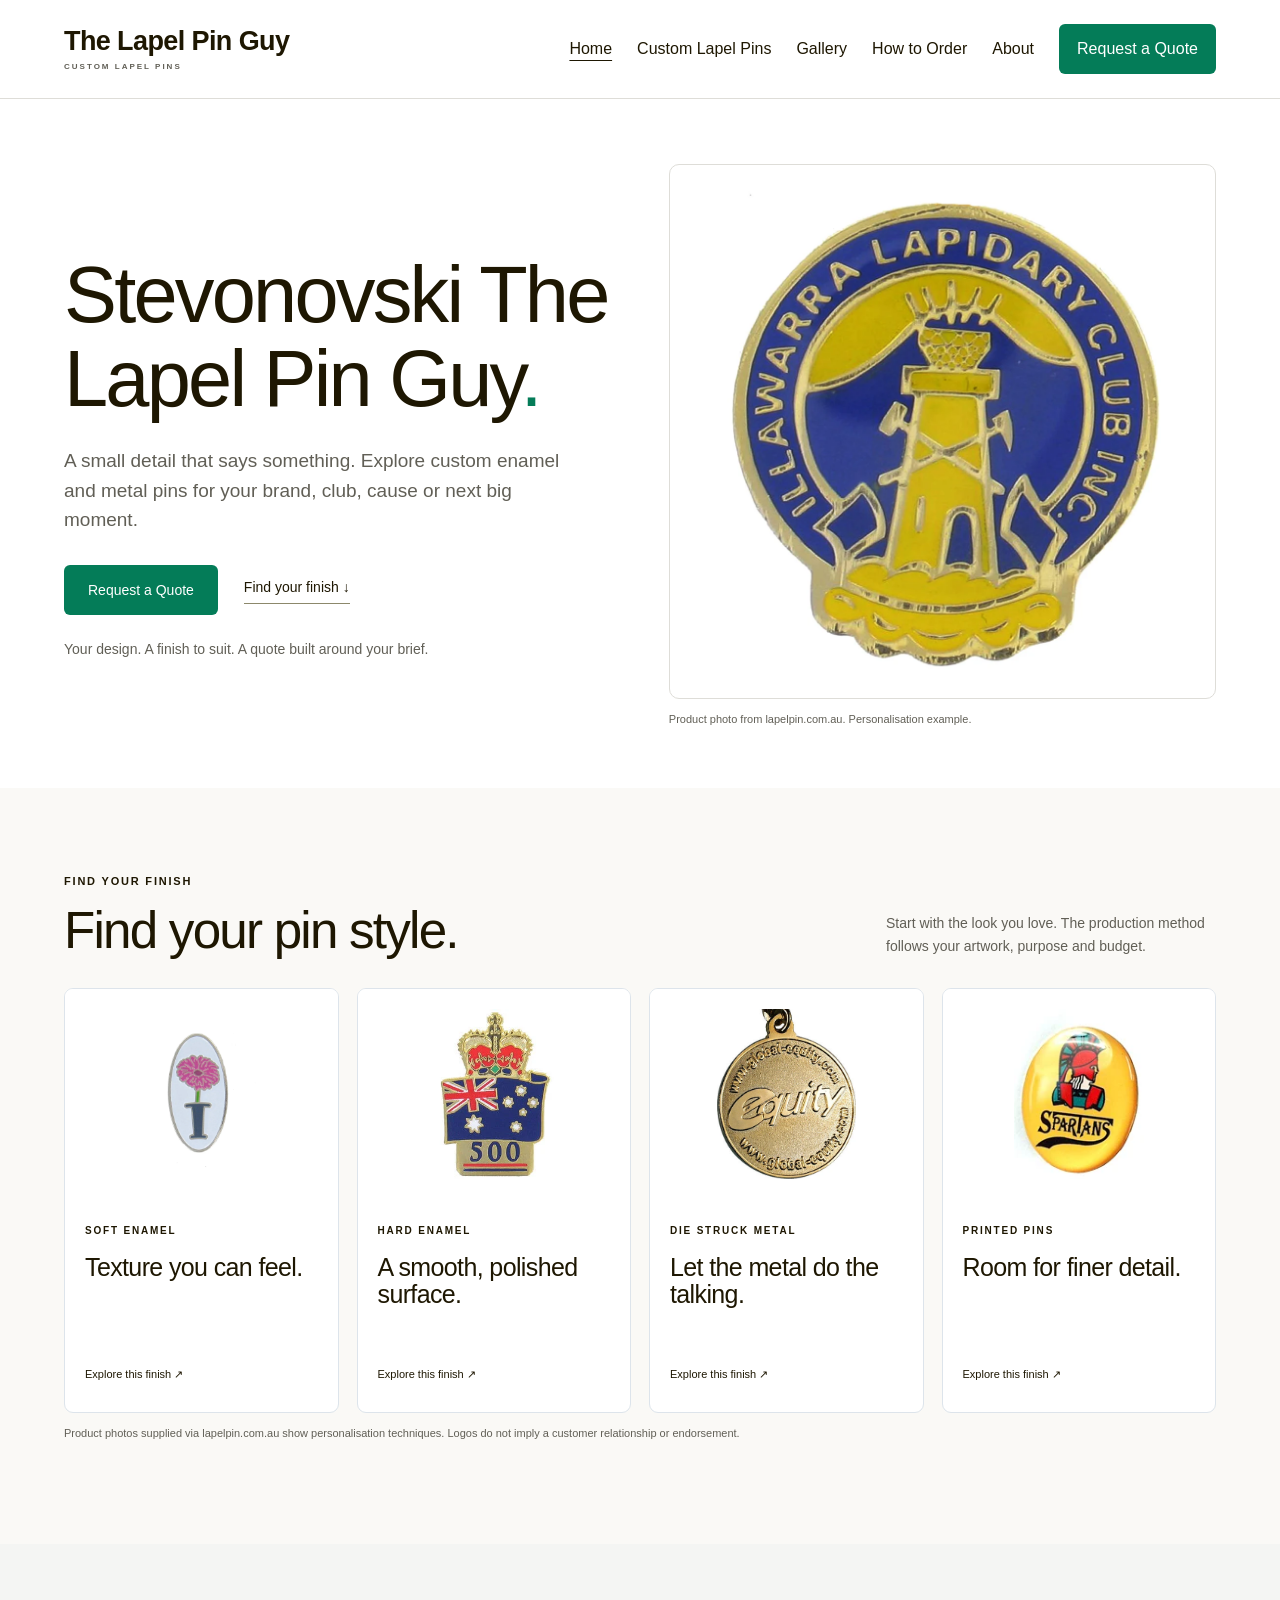
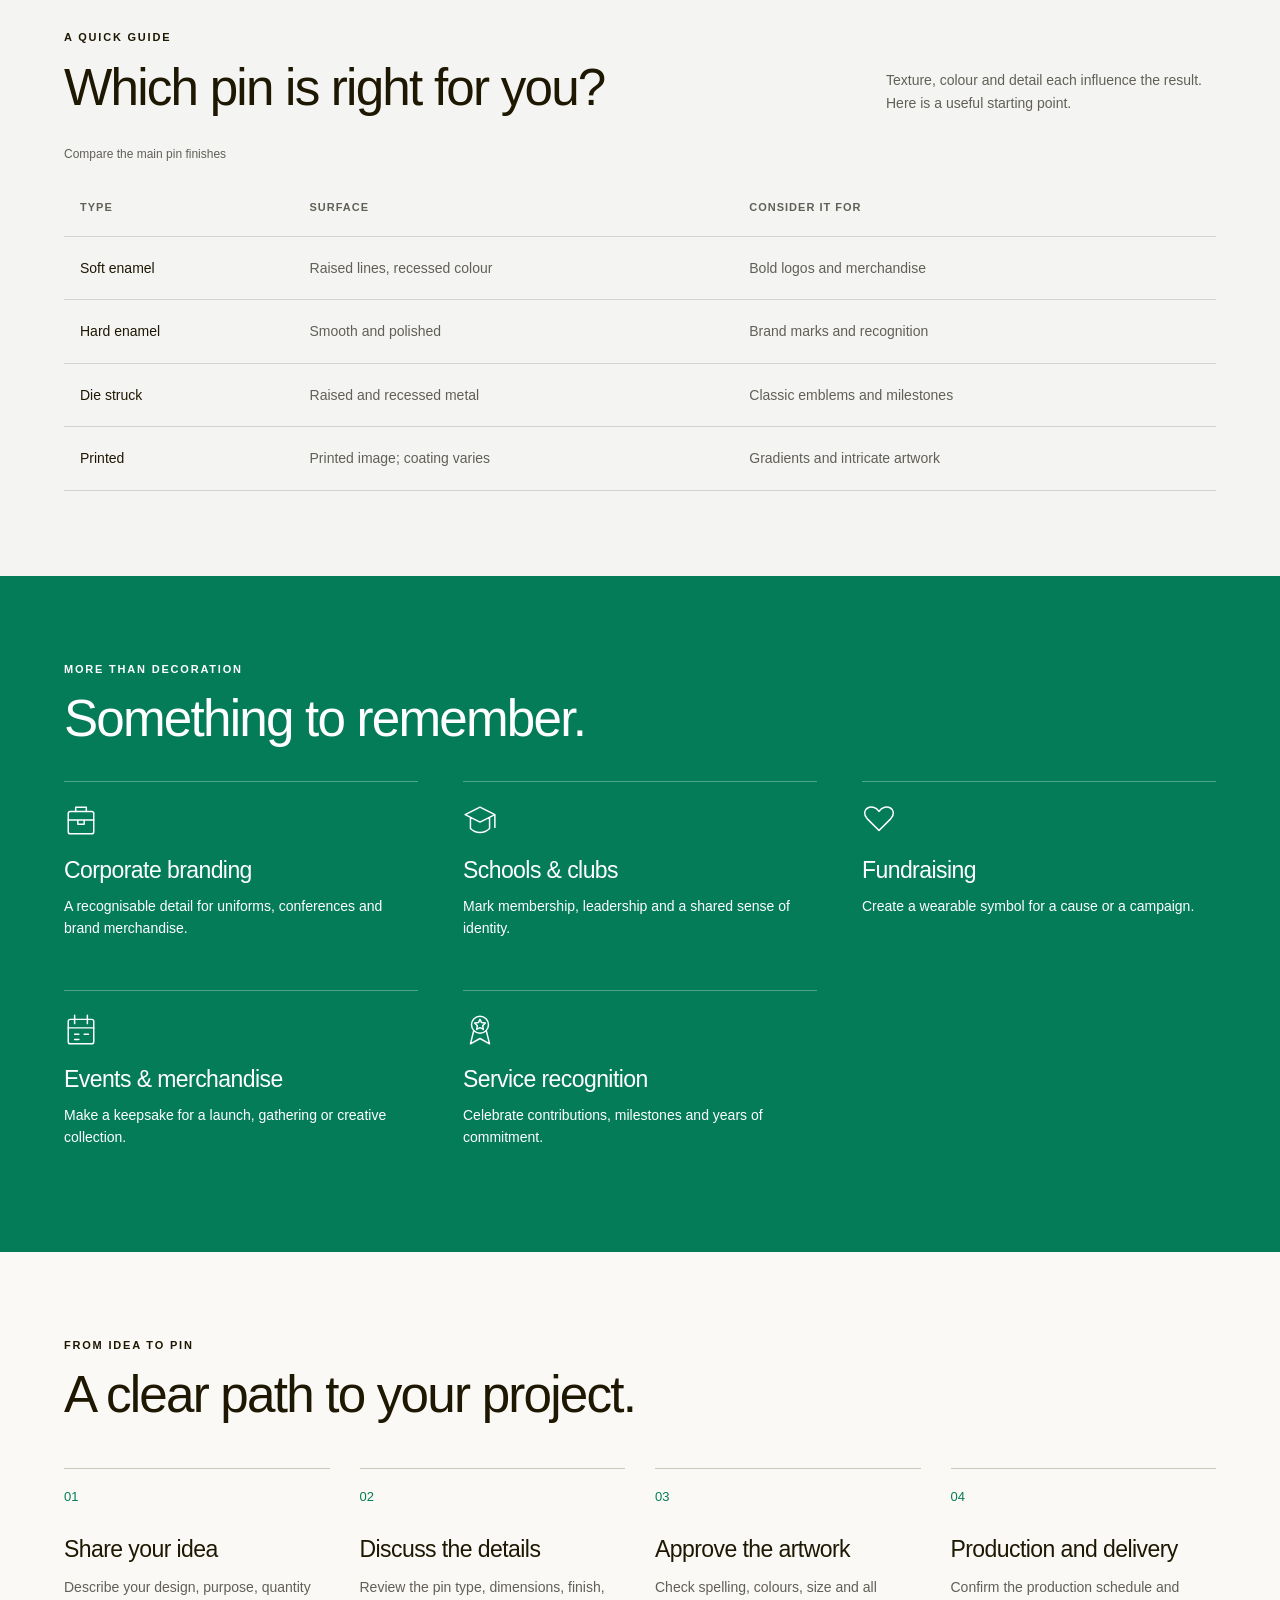
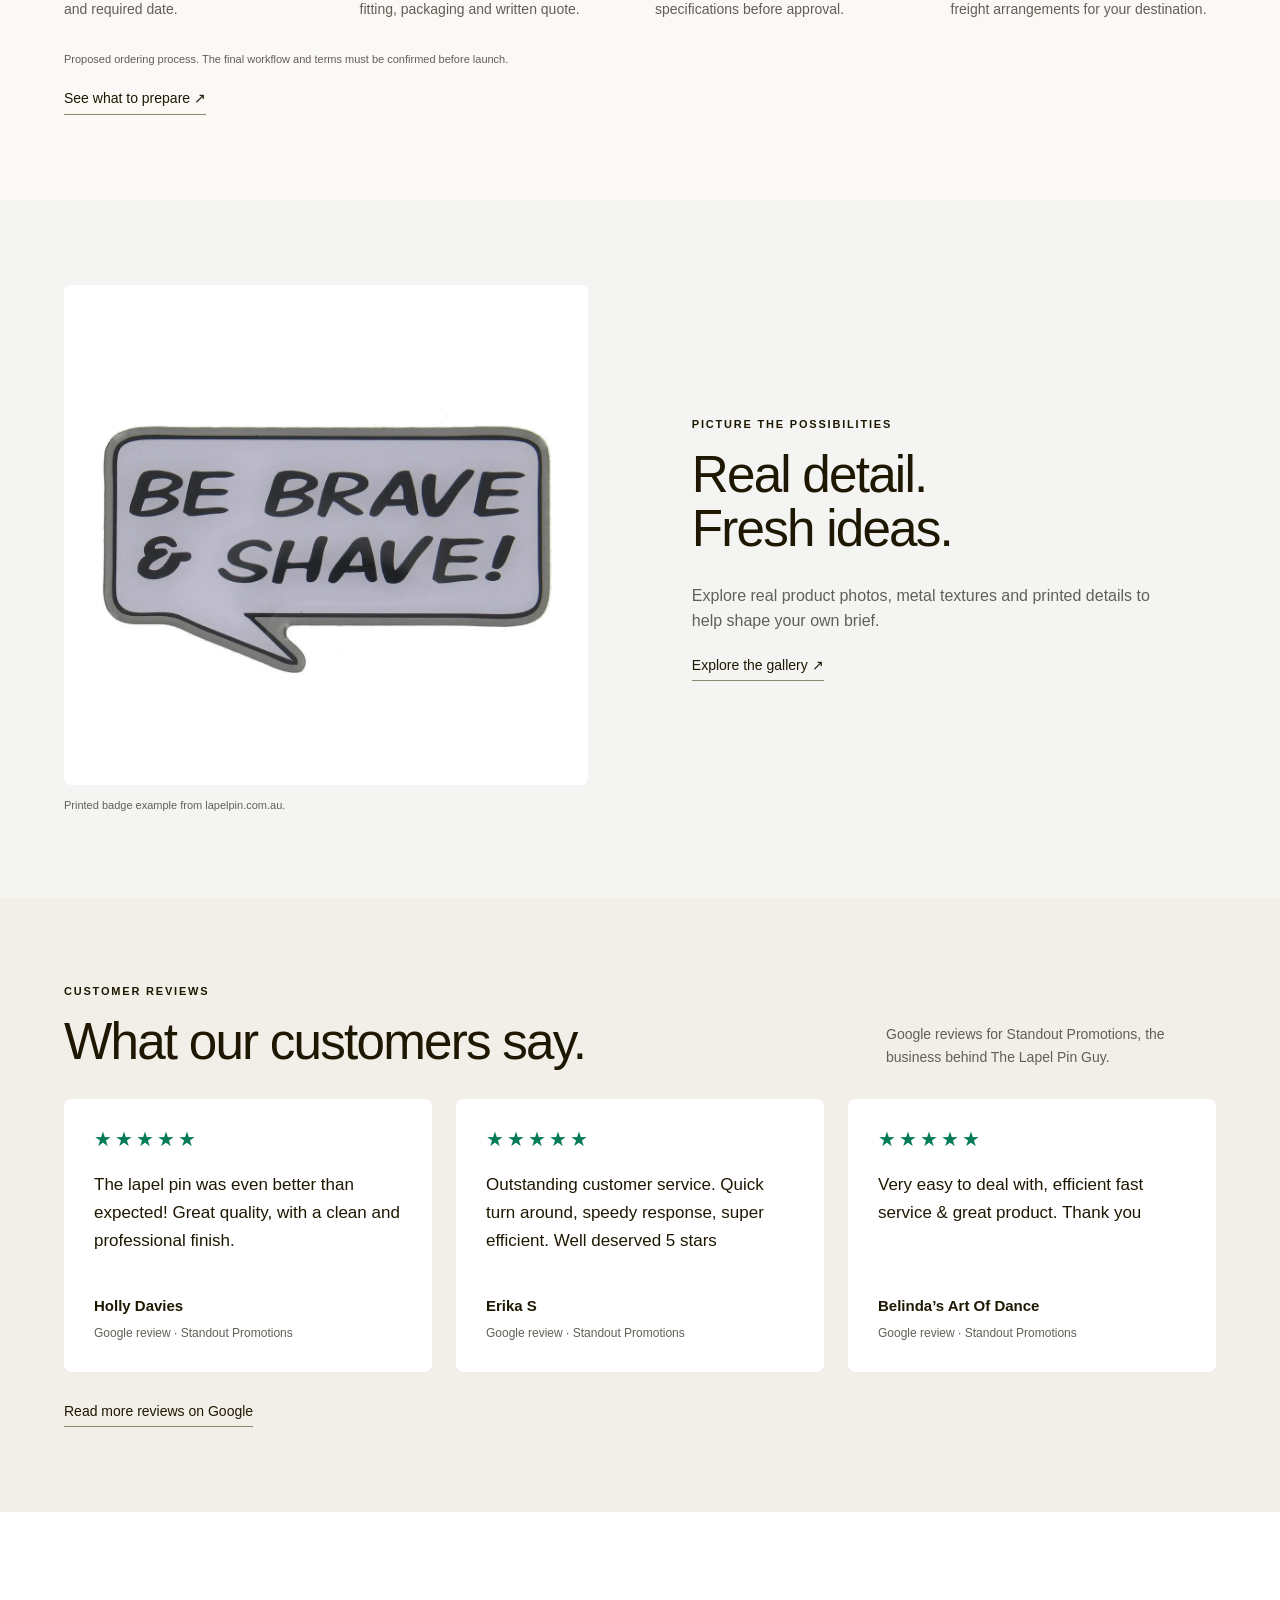
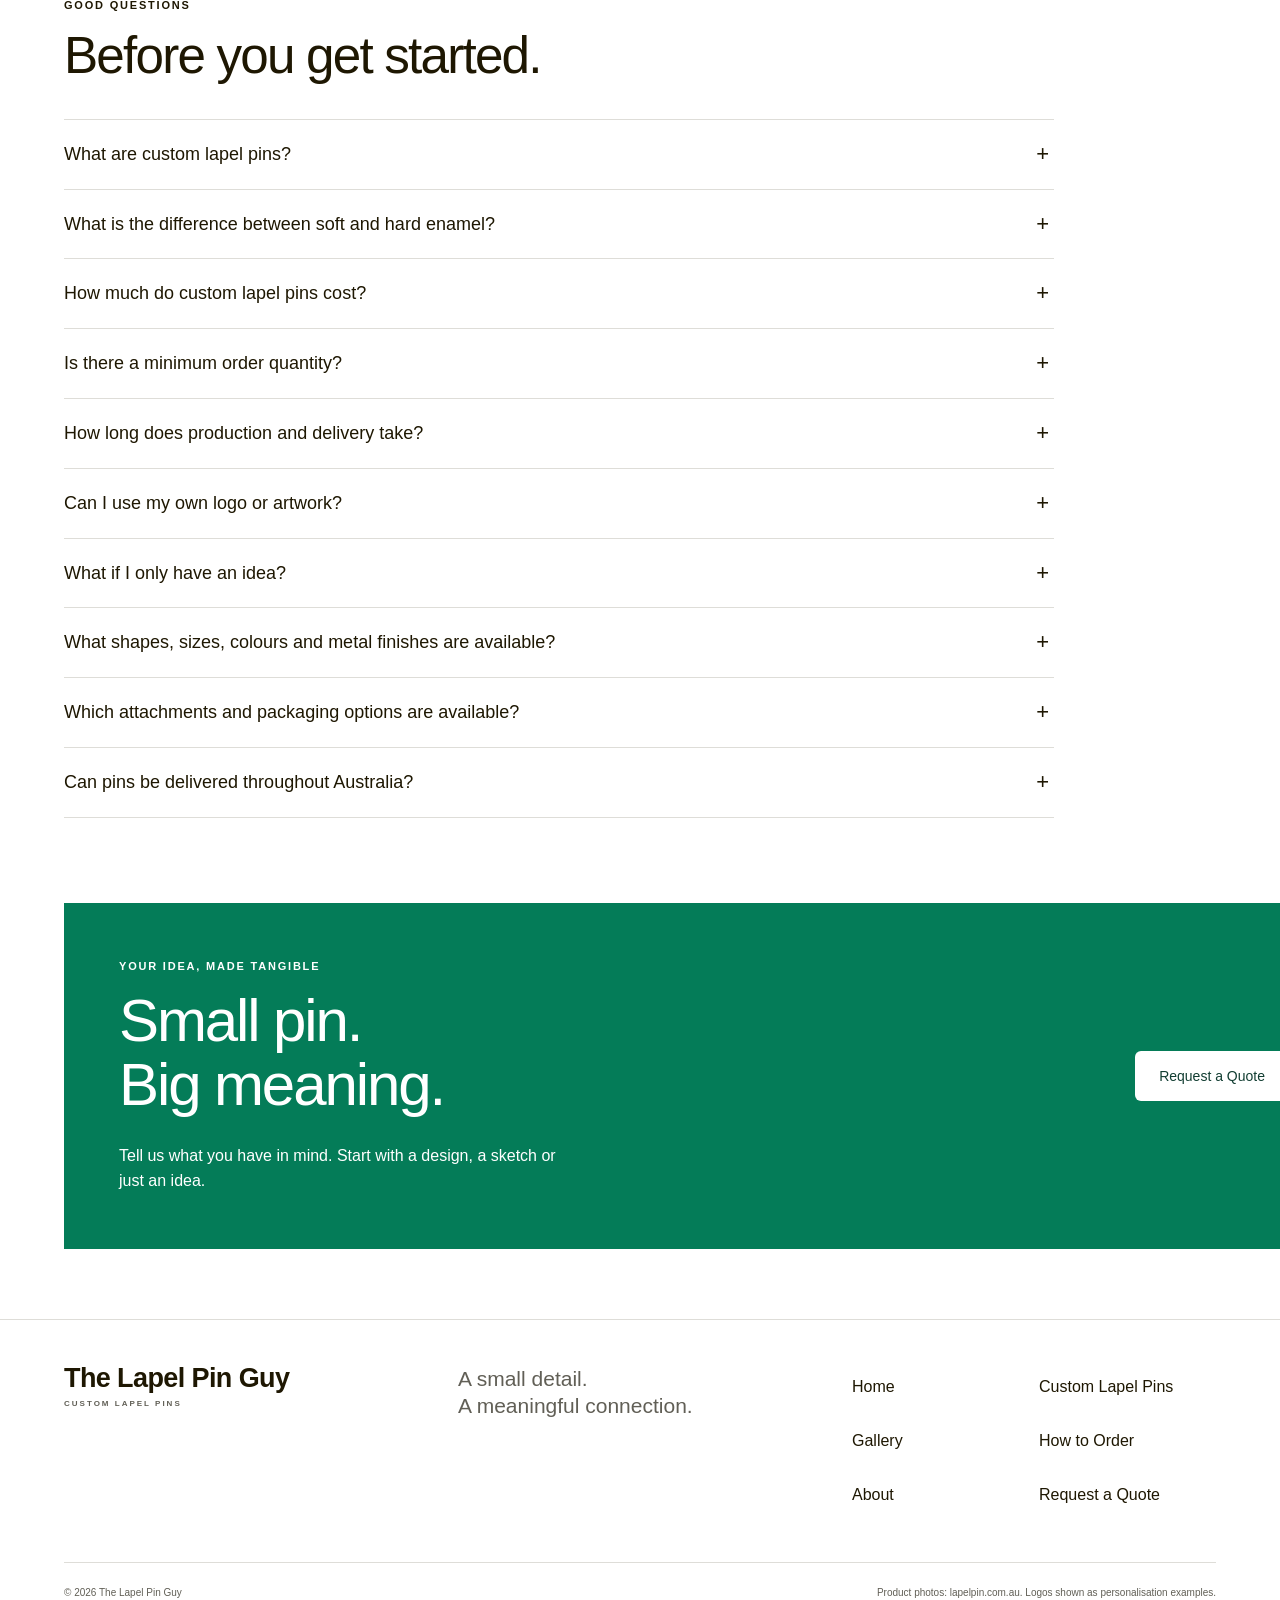
==== commit 8aa49fb5: "Update index.html" ====
--- a/index.html
+++ b/index.html
@@ -10,7 +10,7 @@
 <main id="main">
 <section class="hero">
 <div class="hero-copy">
-<h1>Stevo The Lapel Pin Guy<span class="accent">.</span>
+<h1>Stevonovski The Lapel Pin Guy<span class="accent">.</span>
 </h1>
 <p class="lead">A small detail that says something. Explore custom enamel and metal pins for your brand, club, cause or next big moment.</p>
 <div class="actions"><a class="button" href="/request-a-quote/">Request a Quote</a><a class="text-link" href="/custom-lapel-pins/">Find your finish ↓</a>
--- a/assets/styles.css
+++ b/assets/styles.css
@@ -2228,3 +2228,59 @@
     margin-bottom:22px
   }
 }
+
+/* ============================================================
+   28  FULL-WIDTH PAGE SECTIONS
+   ============================================================ */
+header,main,footer{
+  width:100%;
+  max-width:none;
+}
+main>section{
+  width:100%;
+  max-width:none;
+  margin-left:0;
+  margin-right:0;
+  padding-left:5%;
+  padding-right:5%;
+  box-shadow:none!important;
+  clip-path:none!important;
+}
+main>.cta,main>.about-focus{
+  border-radius:0;
+}
+@media(max-width:760px){
+  main>section{
+    padding-left:6%;
+    padding-right:6%;
+  }
+}
+
+/* ============================================================
+   29  HEADER & FOOTER MENU READABILITY
+   ============================================================ */
+header nav,header nav .button.small,.footer-top>div{
+  font-size:16px;
+  line-height:1.5;
+}
+header nav{
+  flex-wrap:wrap;
+  justify-content:flex-end;
+}
+header>.brand{
+  flex-shrink:0;
+}
+.footer-top>div a{
+  display:inline-flex;
+  align-items:center;
+  min-height:44px;
+}
+@media(max-width:760px){
+  header #navigation>a:not(.button),header #navigation>.button{
+    font-size:18px;
+  }
+  header #navigation{
+    justify-content:flex-start;
+    flex-wrap:nowrap;
+  }
+}
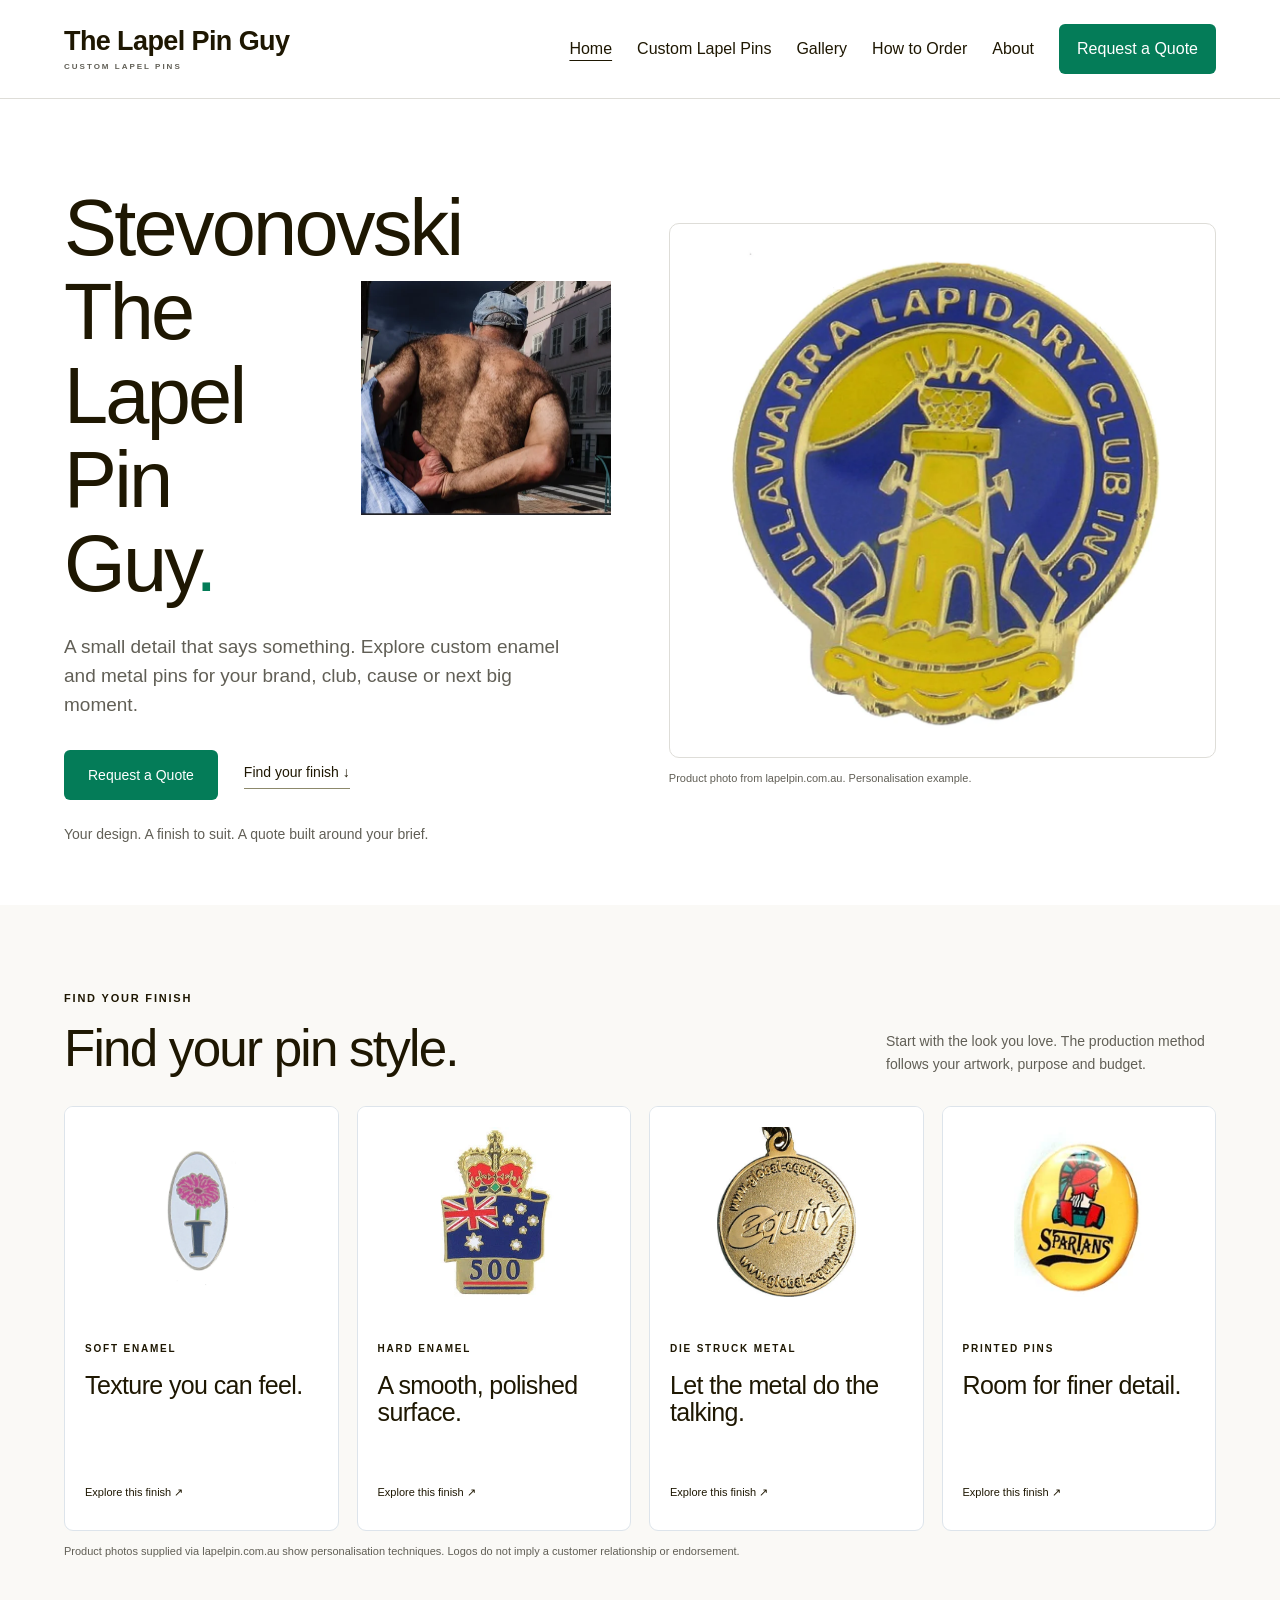
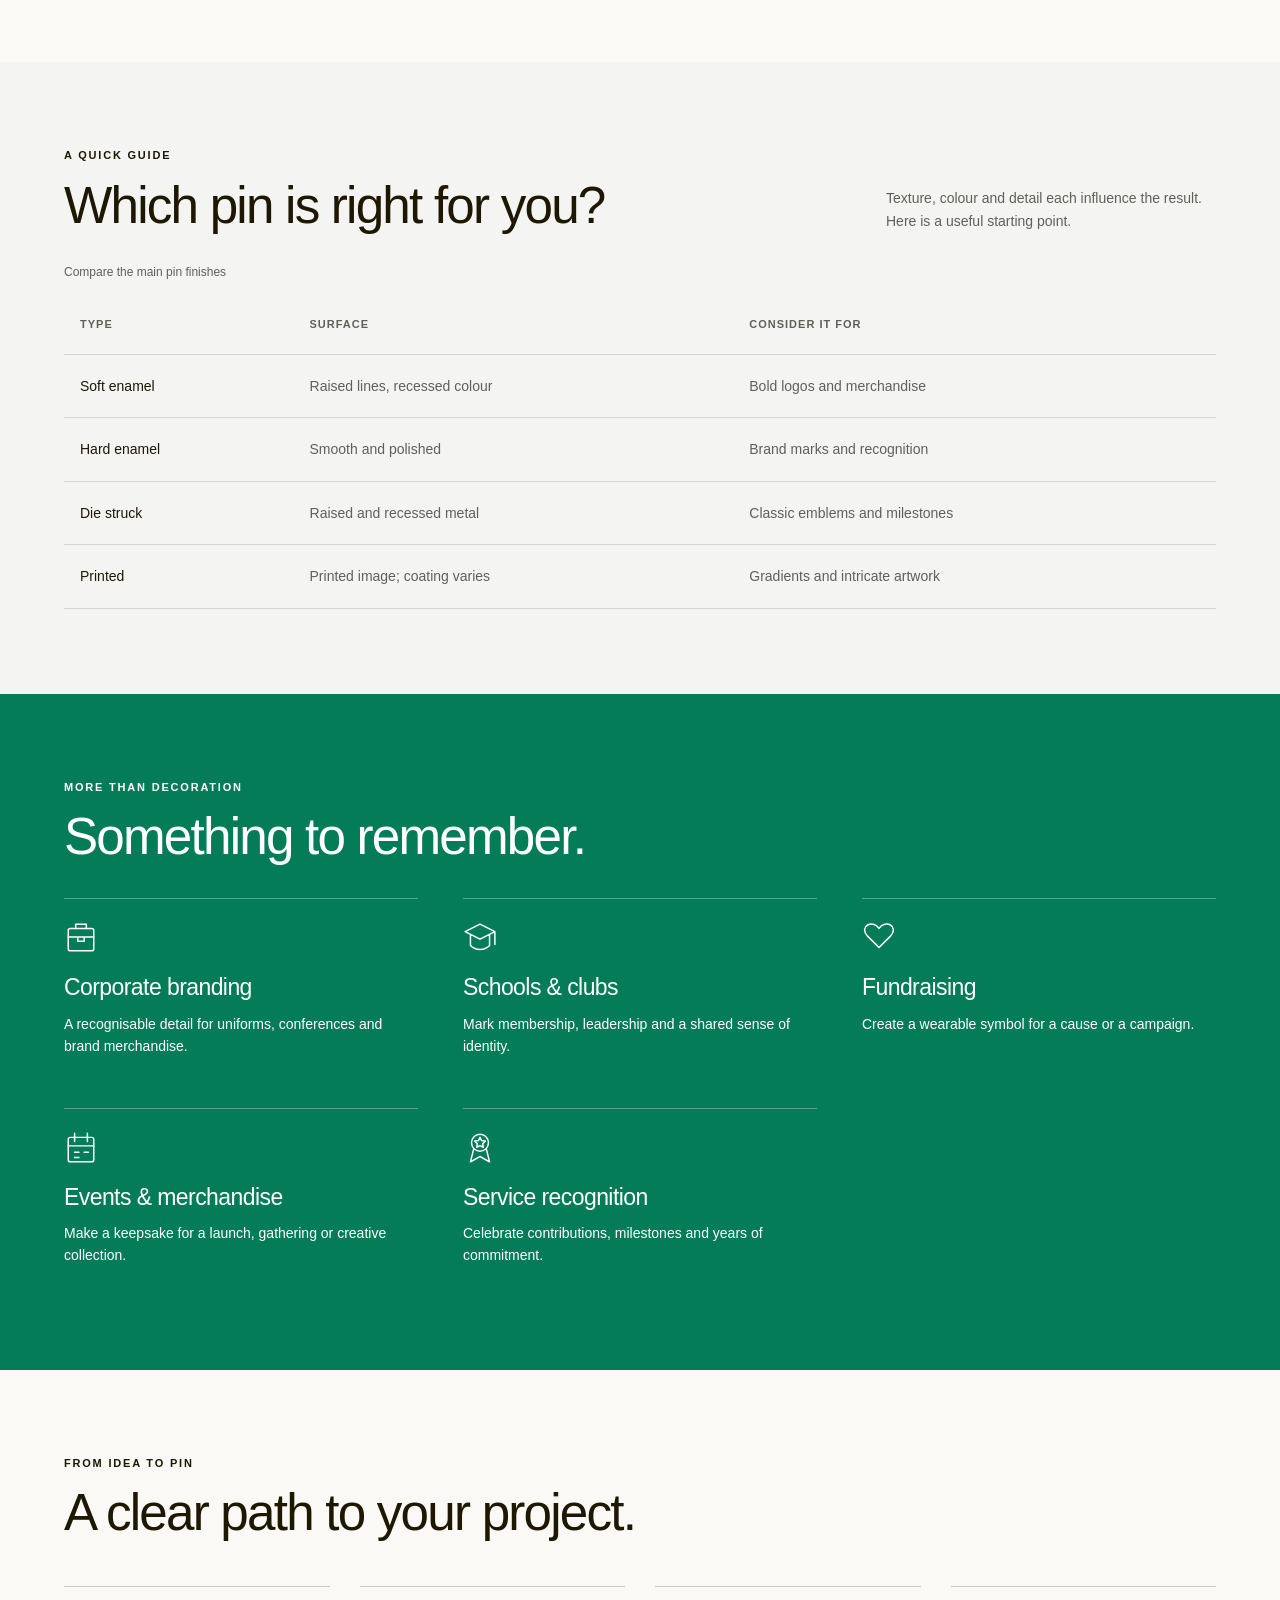
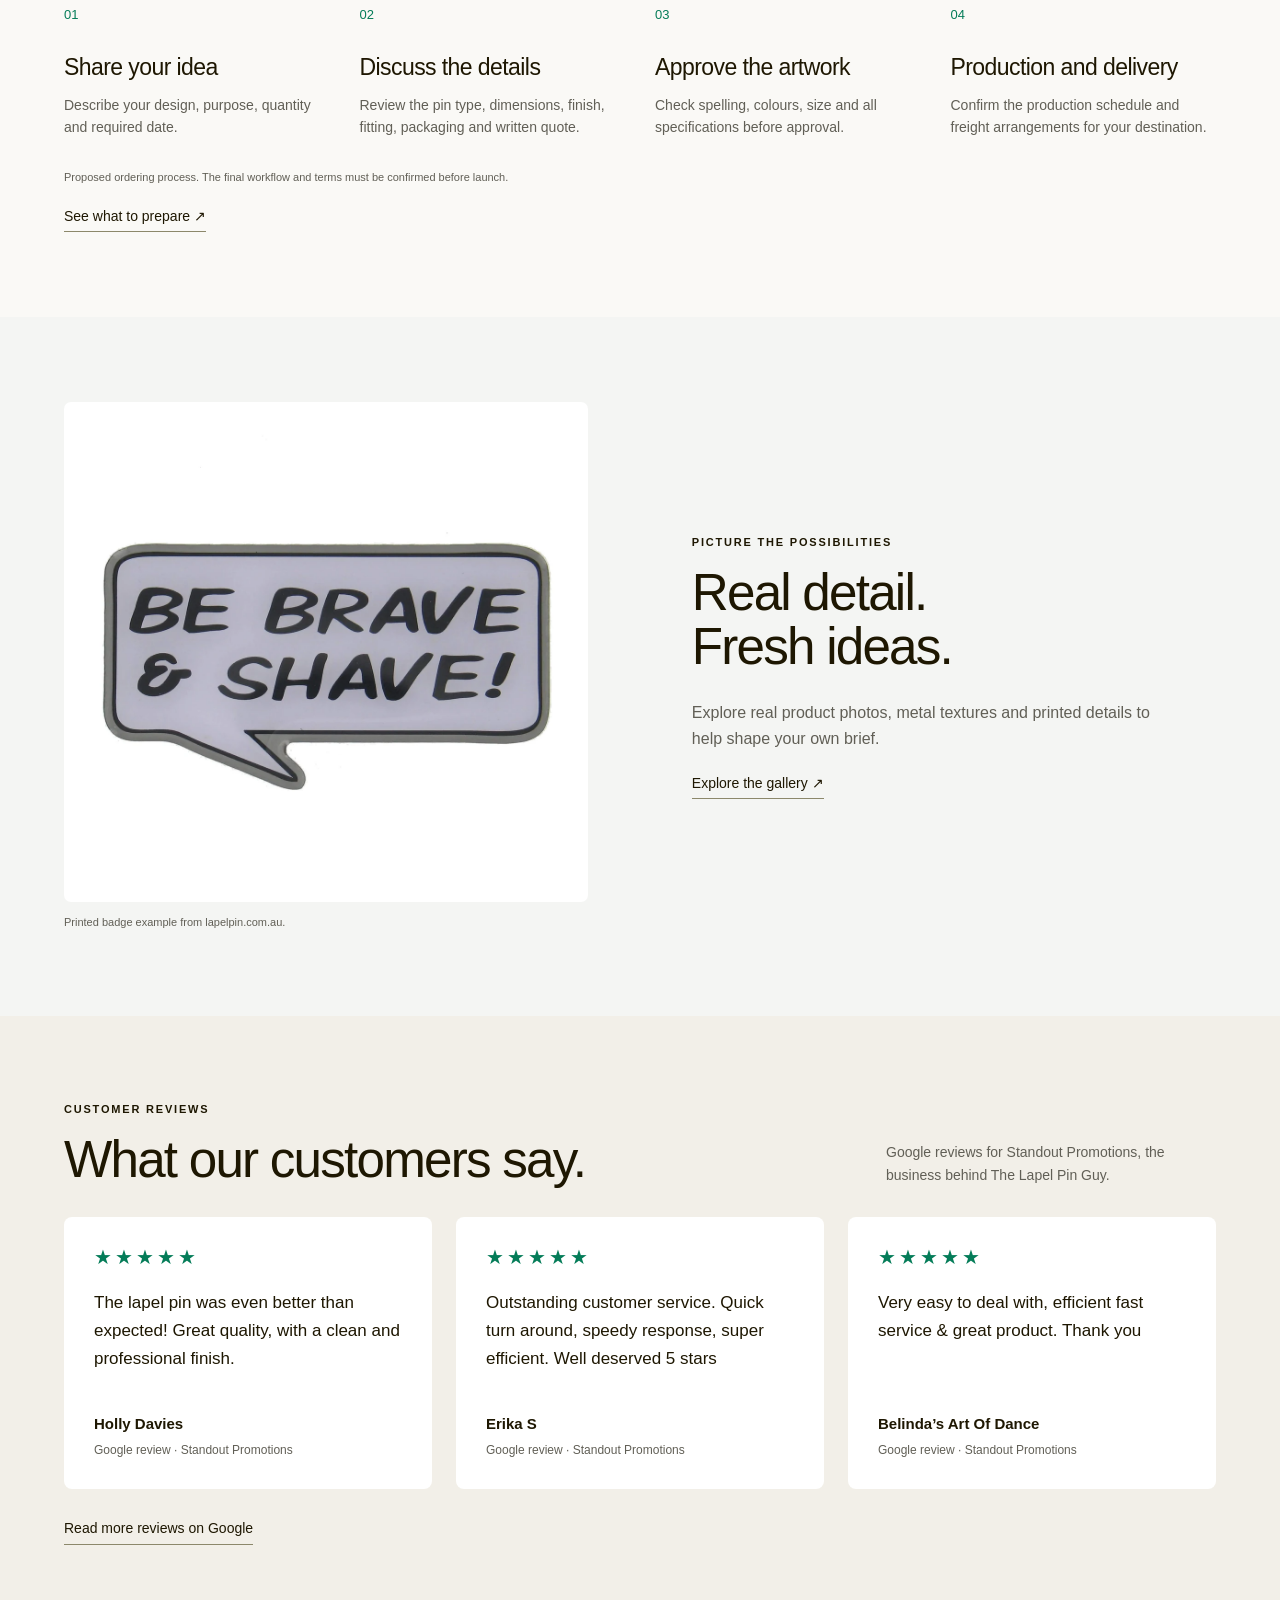
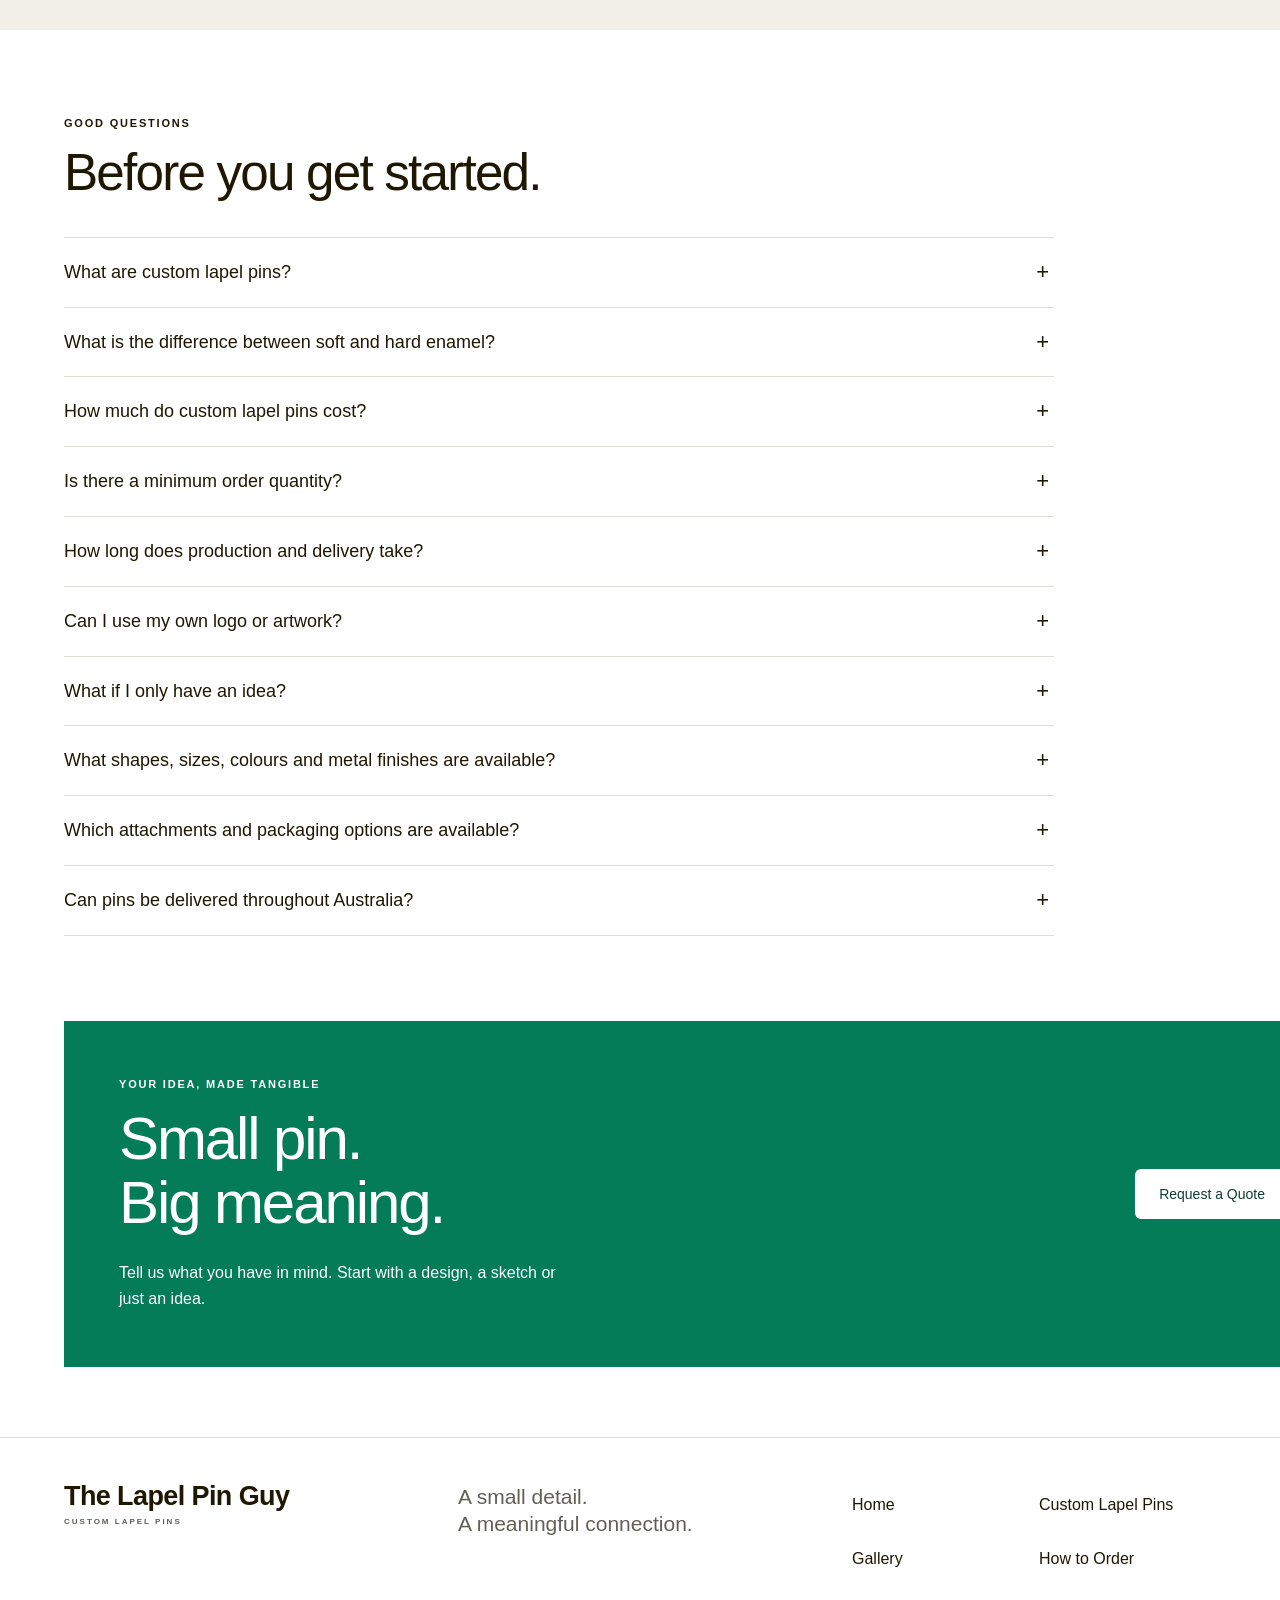
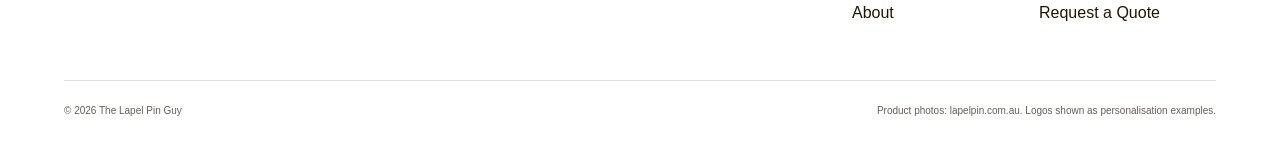
==== commit dc626676: "Add supplied 250px photo beside homepage H1" ====
--- a/index.html
+++ b/index.html
@@ -1,6 +1,11 @@
 <!doctype html>
 <html lang="en-AU">
 <head><meta charset="utf-8"><meta name="viewport" content="width=device-width,initial-scale=1"><title>Custom Lapel Pins Australia | The Lapel Pin Guy</title><meta name="description" content="Explore enamel, die struck and printed custom lapel pins for Australian projects. Compare finishes and prepare a quote enquiry for your design."><meta name="robots" content="noindex,nofollow"><meta name="theme-color" content="#ffffff"><link rel="stylesheet" href="/assets/styles.css"><script src="/assets/site.js" defer></script><script type="application/ld+json">[{"@context": "https://schema.org", "@type": "Organization", "name": "The Lapel Pin Guy"}]</script>
+<style>
+.hero-title-with-photo{display:flex;align-items:center;gap:24px;flex-wrap:wrap}
+.hero-title-with-photo h1{flex:1;min-width:220px}
+.hero-title-with-photo .hero-title-photo{width:250px;max-width:100%;height:auto;flex:0 0 auto;object-fit:contain;background:transparent}
+</style>
 </head>
 <body><a class="skip" href="#main">Skip to content</a>
 <header><a class="brand" href="/" aria-label="The Lapel Pin Guy home"><b>The Lapel Pin Guy<span class="brand-dot" aria-hidden="true">.</span></b><small>CUSTOM LAPEL PINS</small></a><button class="menu-toggle" aria-expanded="false" aria-controls="navigation">Menu <span>☰</span></button>
@@ -10,8 +15,8 @@
 <main id="main">
 <section class="hero">
 <div class="hero-copy">
-<h1>Stevonovski The Lapel Pin Guy<span class="accent">.</span>
-</h1>
+<div class="hero-title-with-photo"><h1>Stevonovski The Lapel Pin Guy<span class="accent">.</span>
+</h1><img class="hero-title-photo" src="[data-uri]" alt="Street photograph of a man wearing a denim cap" width="250" height="235"></div>
 <p class="lead">A small detail that says something. Explore custom enamel and metal pins for your brand, club, cause or next big moment.</p>
 <div class="actions"><a class="button" href="/request-a-quote/">Request a Quote</a><a class="text-link" href="/custom-lapel-pins/">Find your finish ↓</a>
 </div>
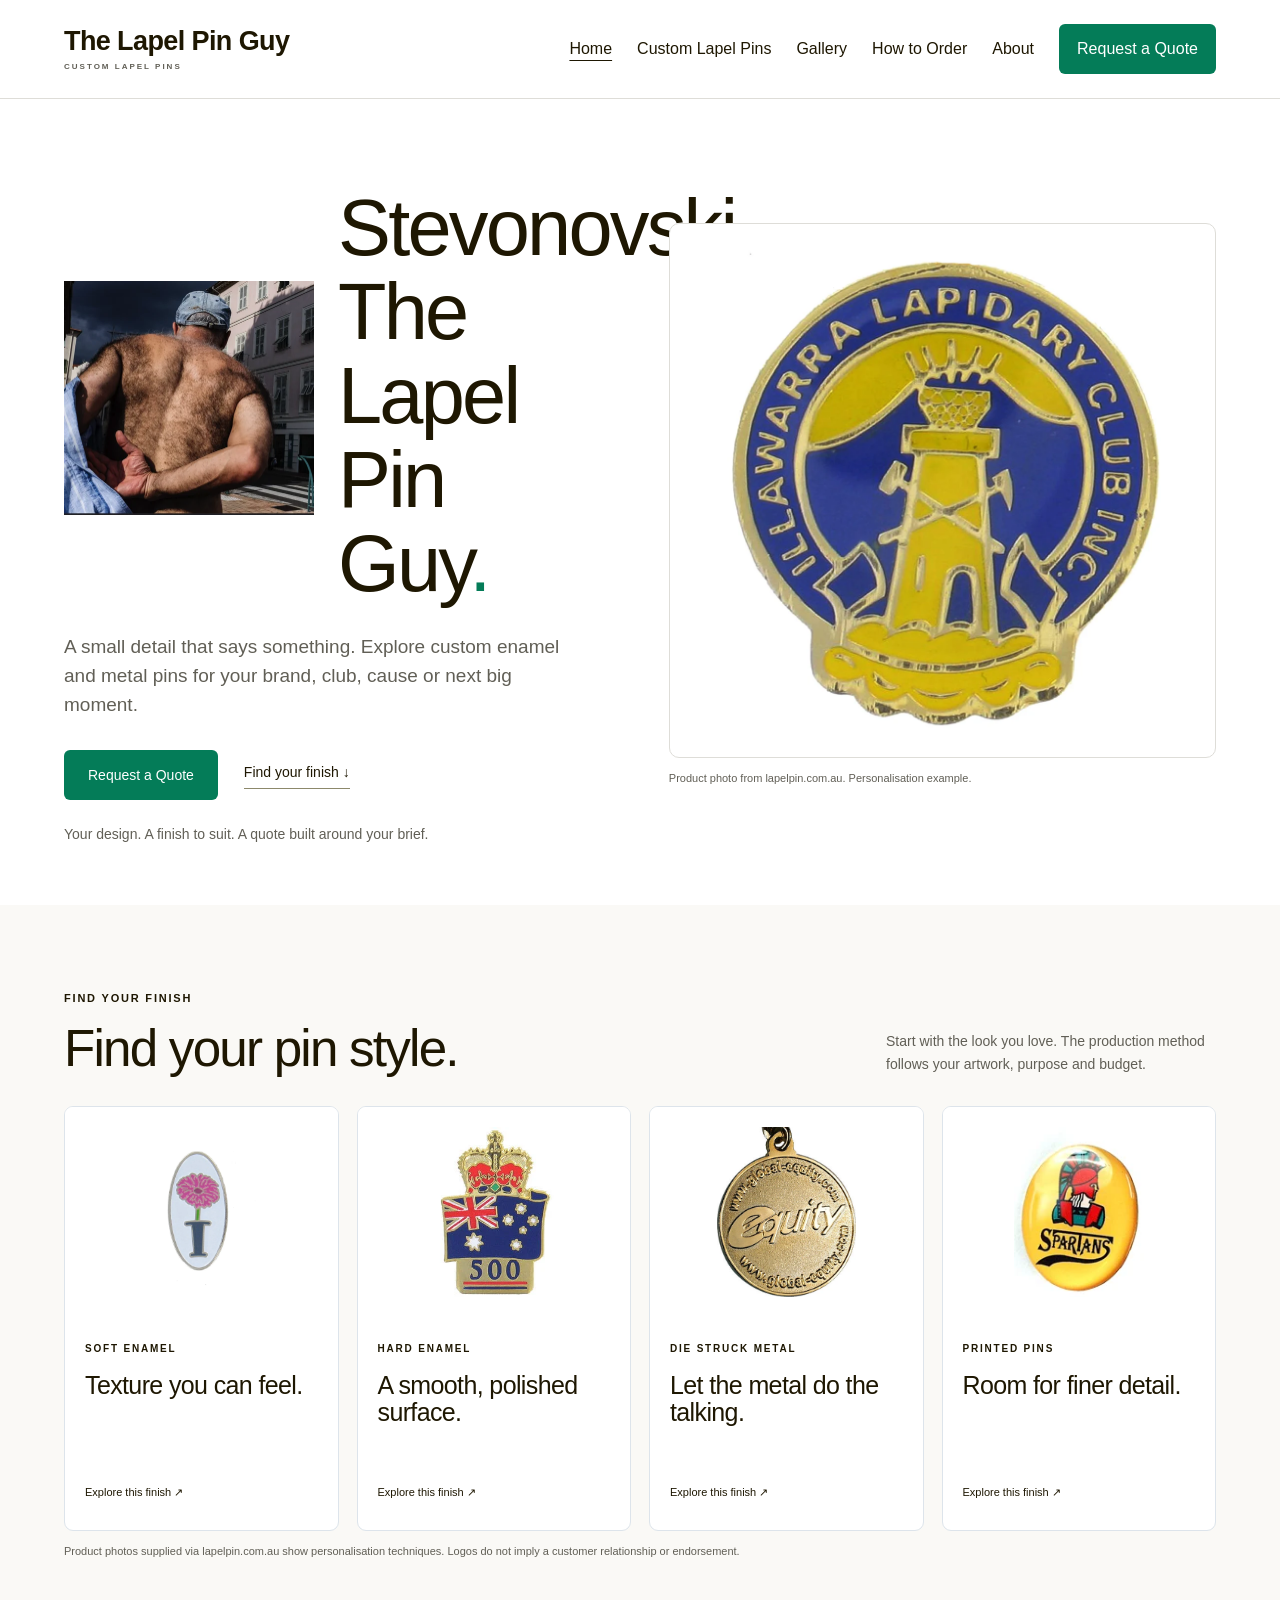
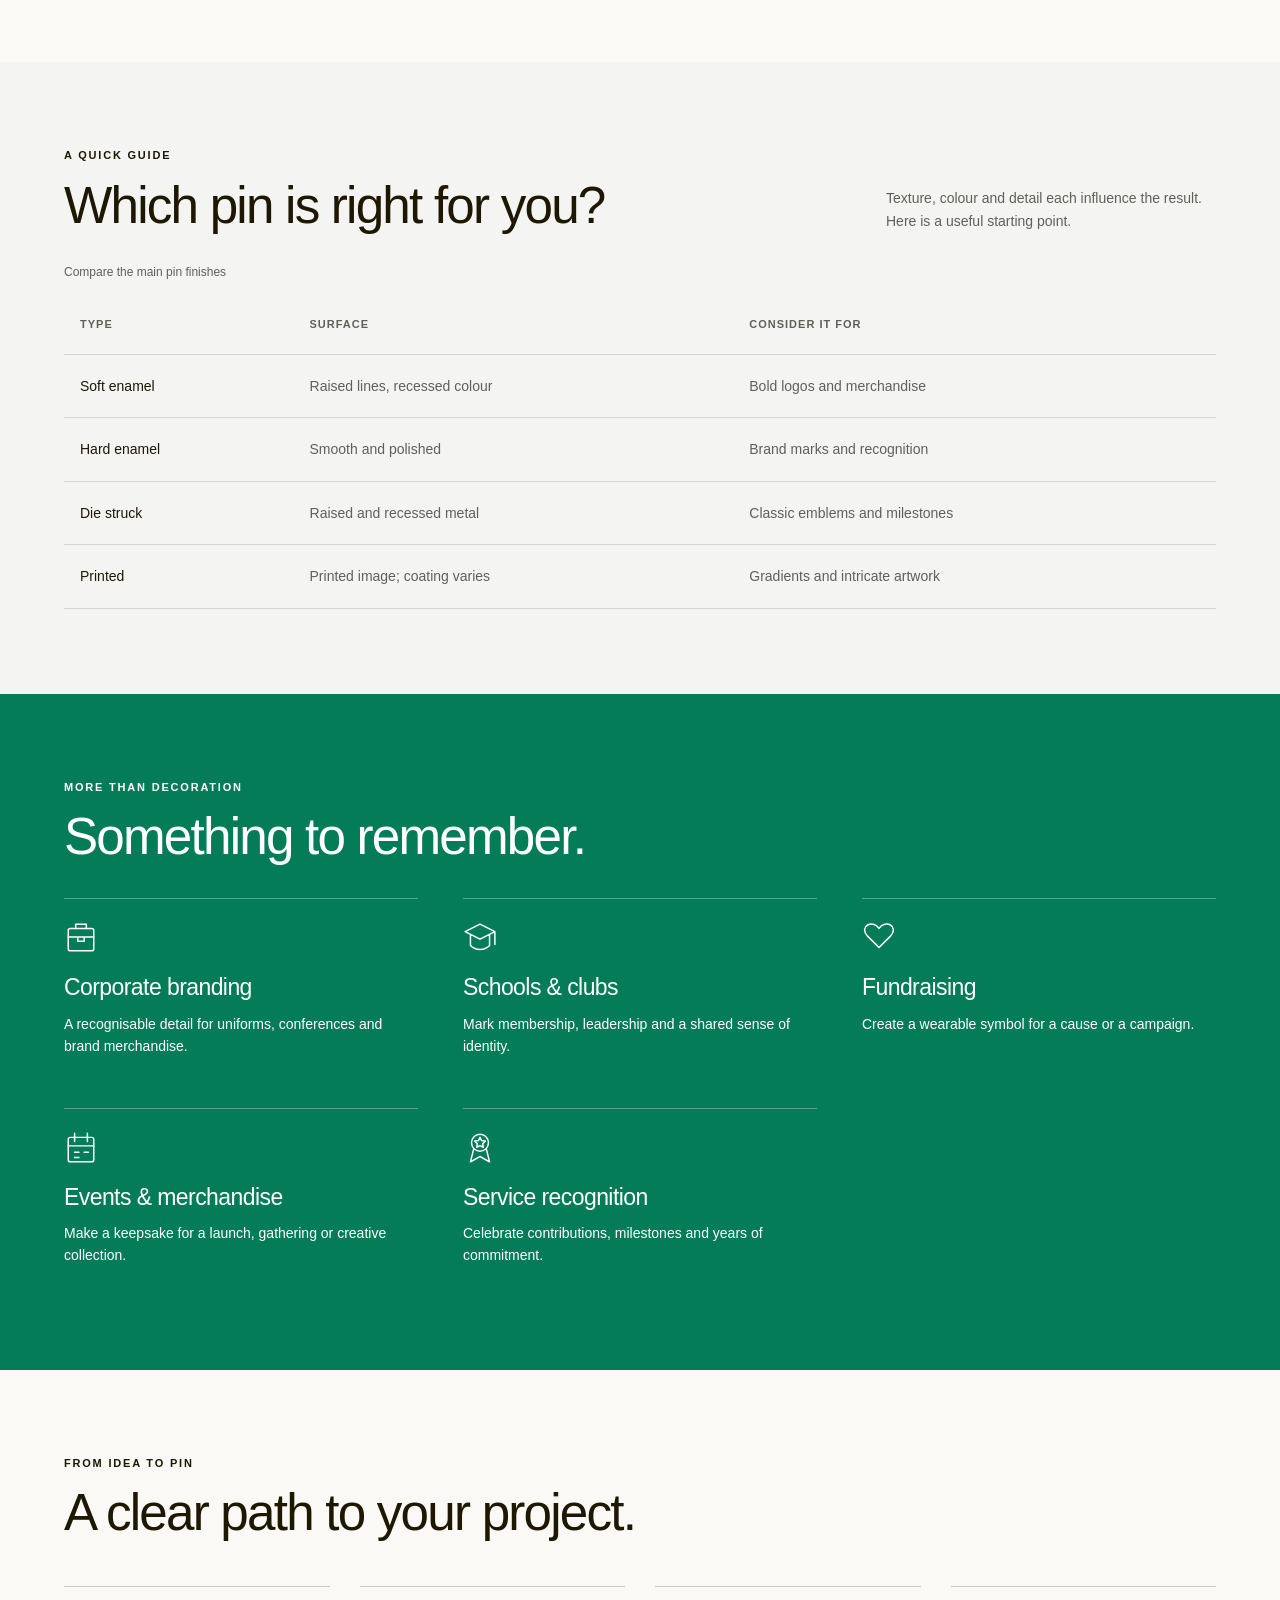
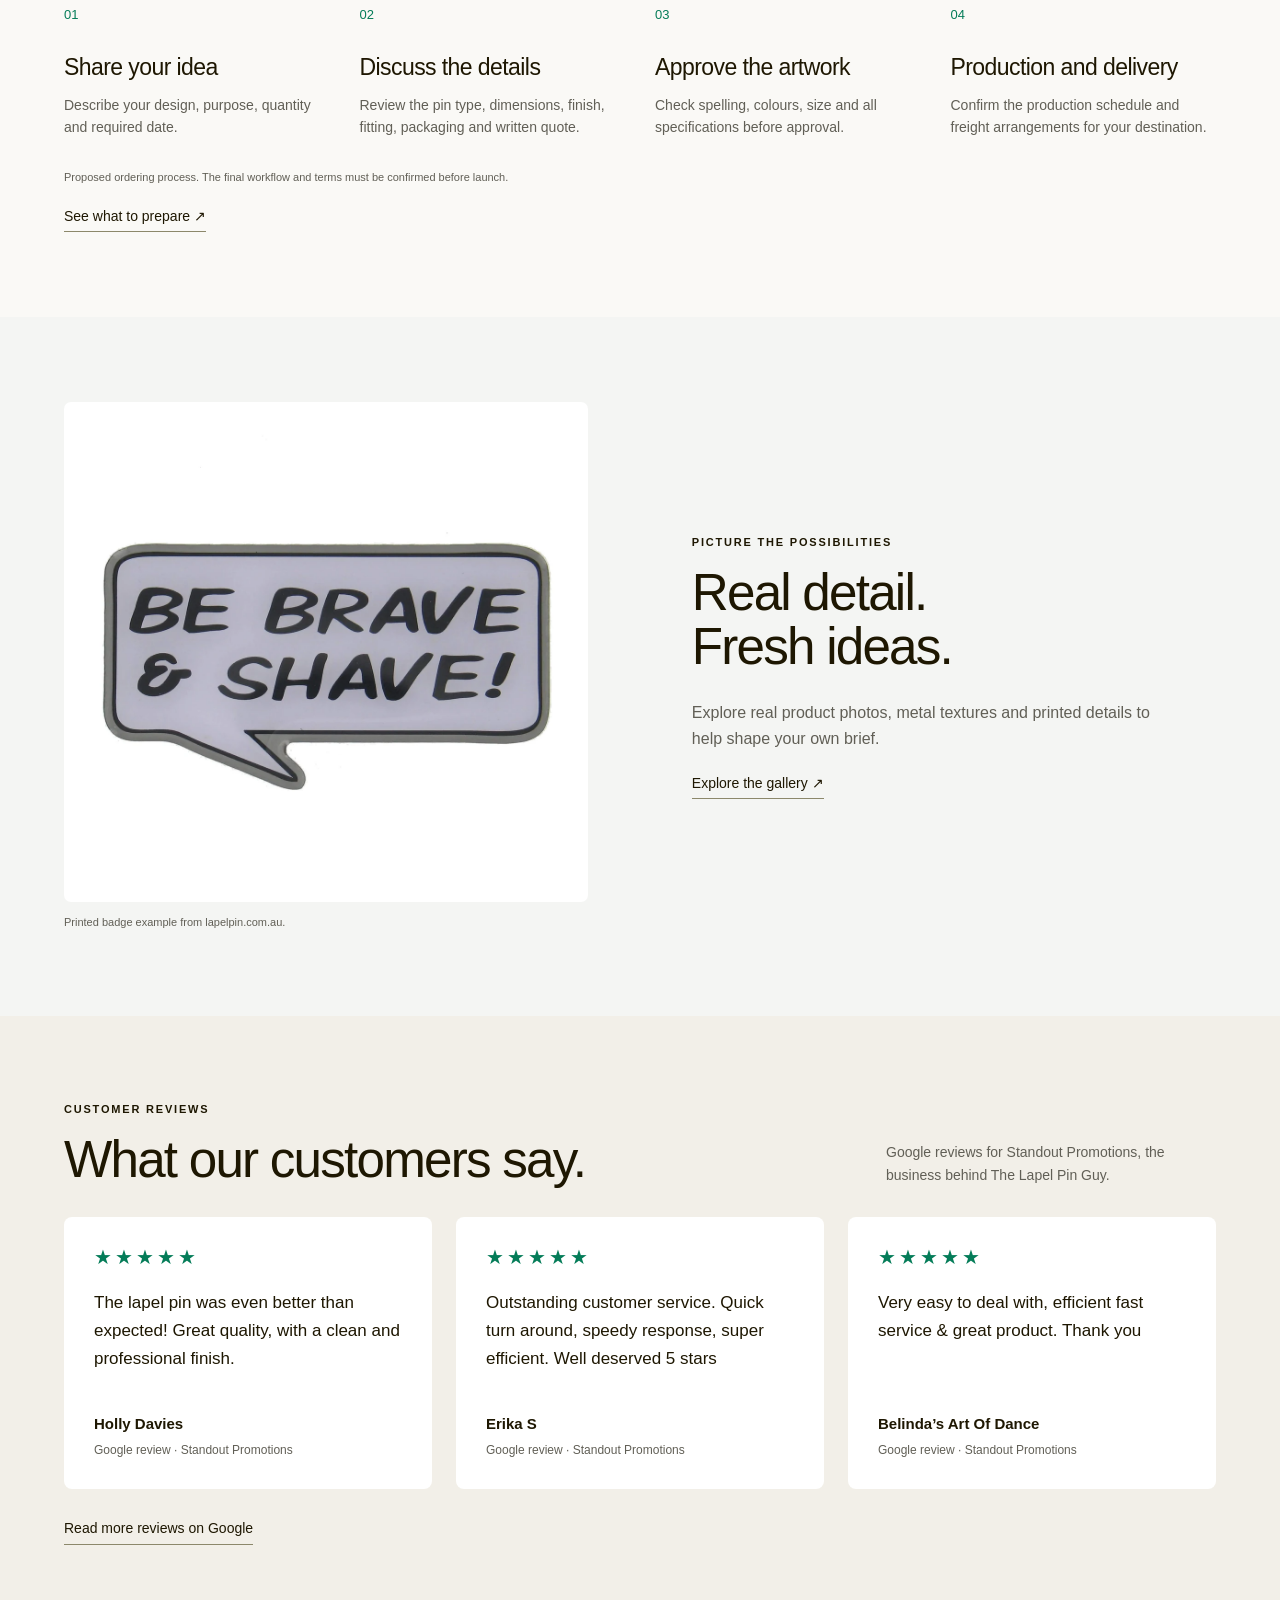
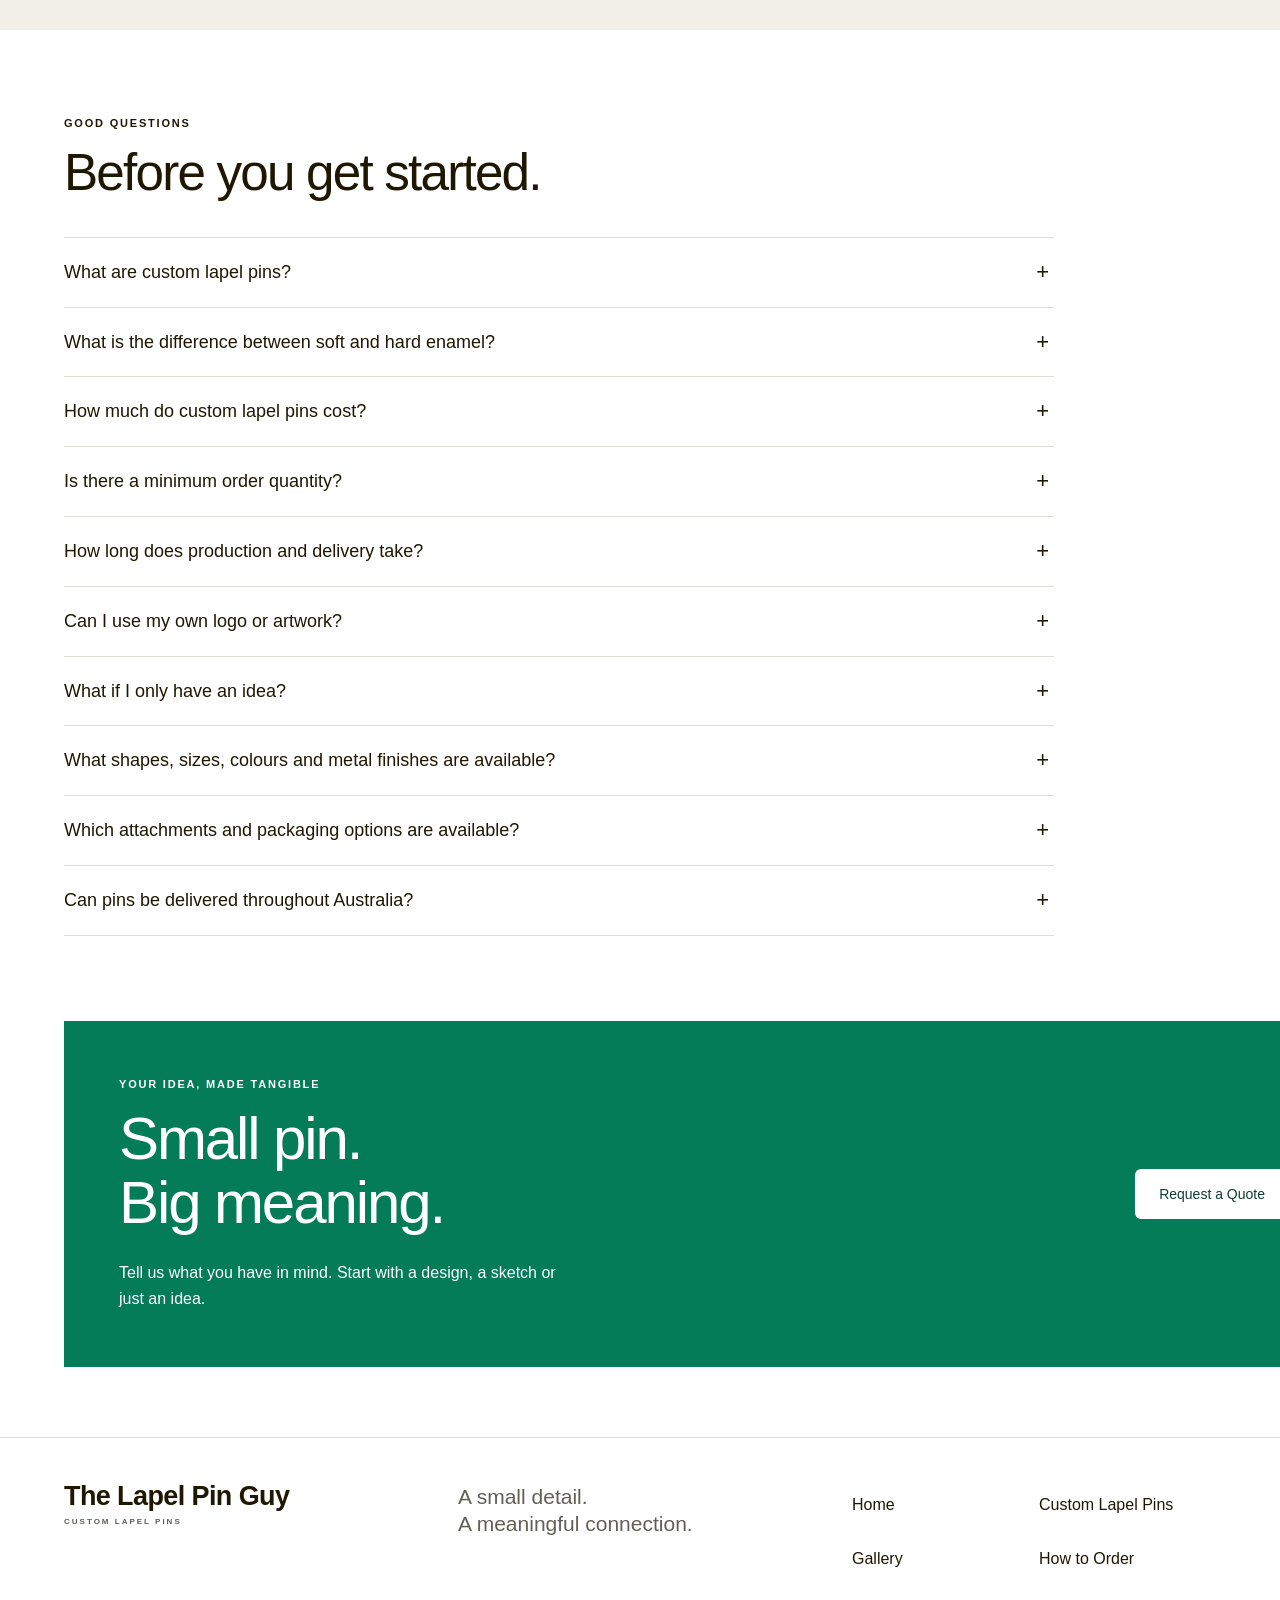
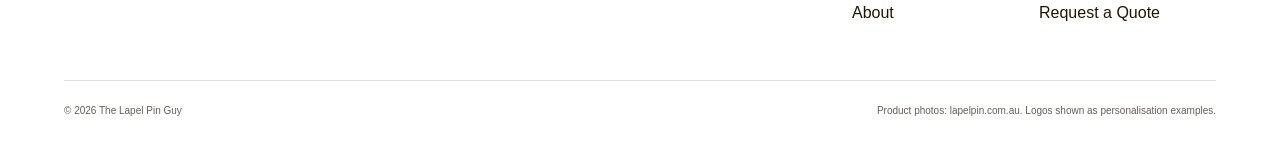
==== commit afa0e718: "Move homepage photo to the left of the H1 heading" ====
--- a/index.html
+++ b/index.html
@@ -15,8 +15,8 @@
 <main id="main">
 <section class="hero">
 <div class="hero-copy">
-<div class="hero-title-with-photo"><h1>Stevonovski The Lapel Pin Guy<span class="accent">.</span>
-</h1><img class="hero-title-photo" src="[data-uri]" alt="Street photograph of a man wearing a denim cap" width="250" height="235"></div>
+<div class="hero-title-with-photo"><img class="hero-title-photo" src="[data-uri]" alt="Street photograph of a man wearing a denim cap" width="250" height="235"><h1>Stevonovski The Lapel Pin Guy<span class="accent">.</span>
+</h1></div>
 <p class="lead">A small detail that says something. Explore custom enamel and metal pins for your brand, club, cause or next big moment.</p>
 <div class="actions"><a class="button" href="/request-a-quote/">Request a Quote</a><a class="text-link" href="/custom-lapel-pins/">Find your finish ↓</a>
 </div>
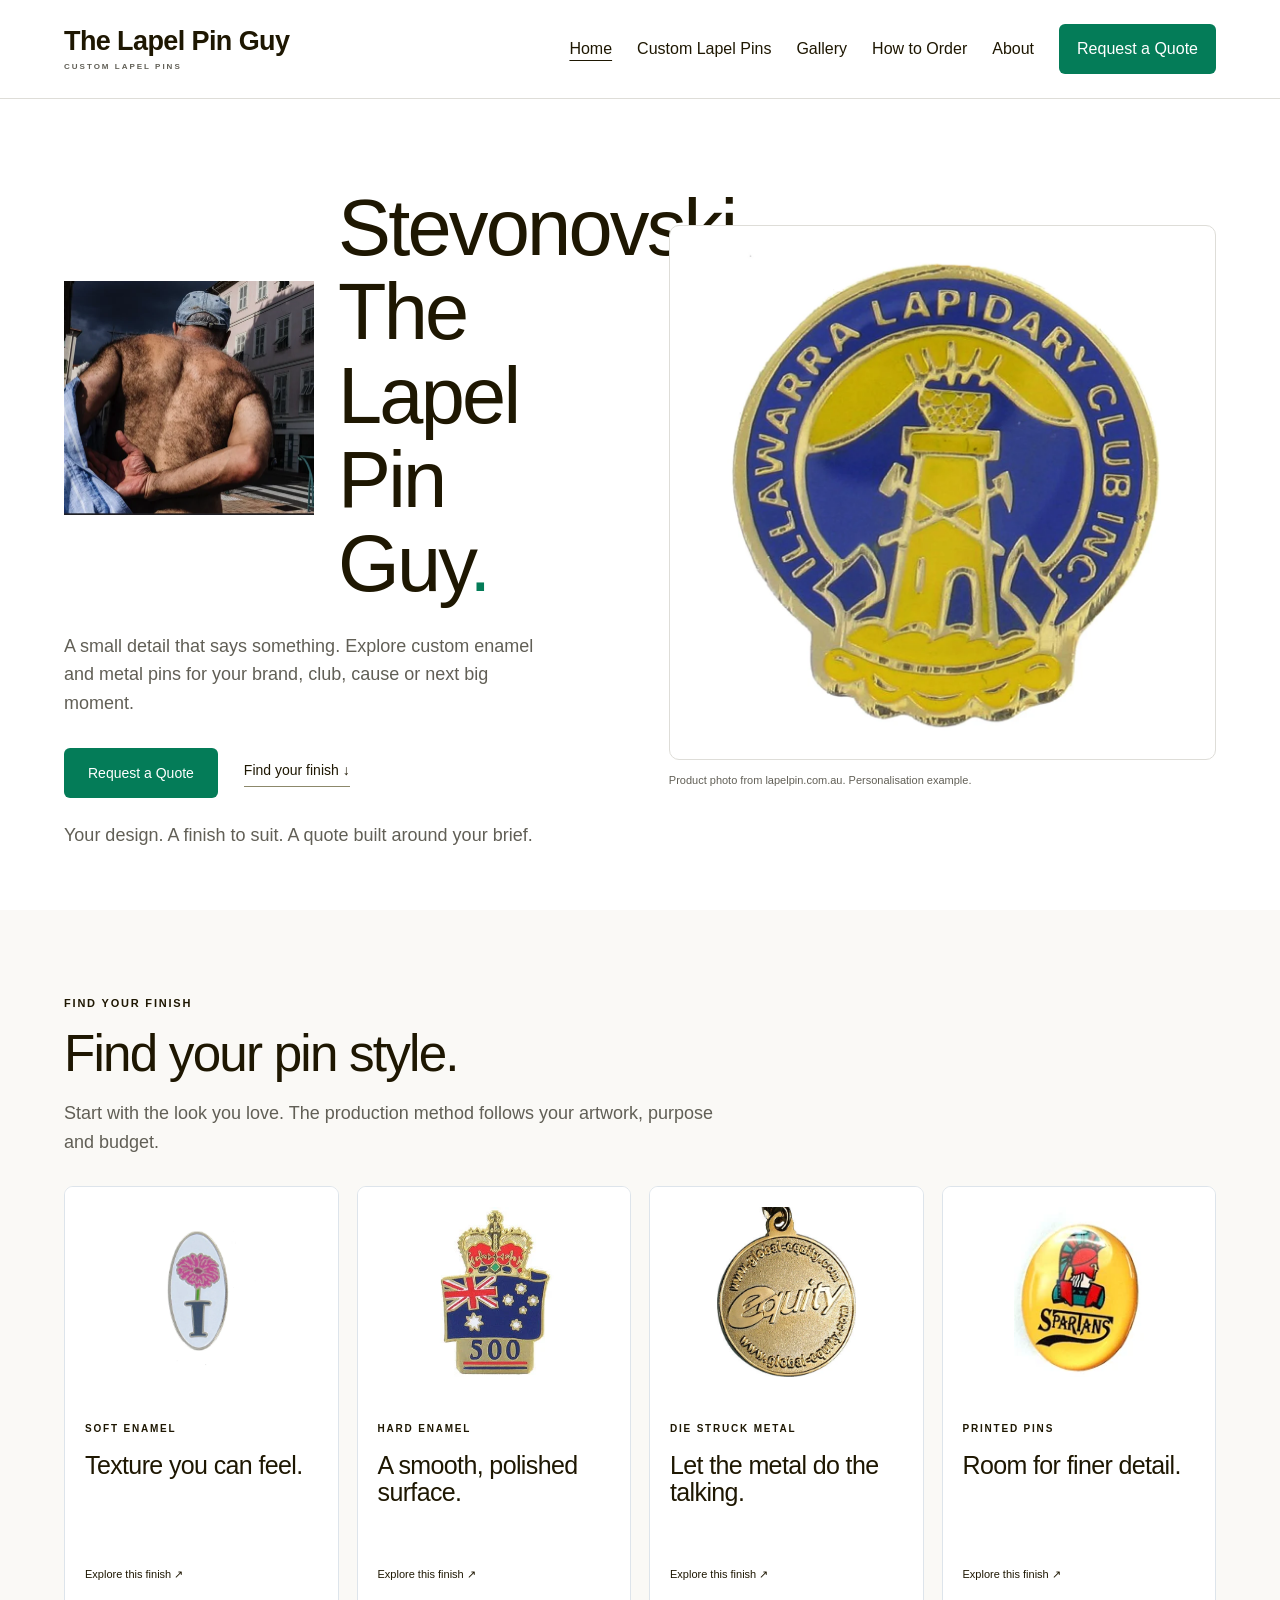
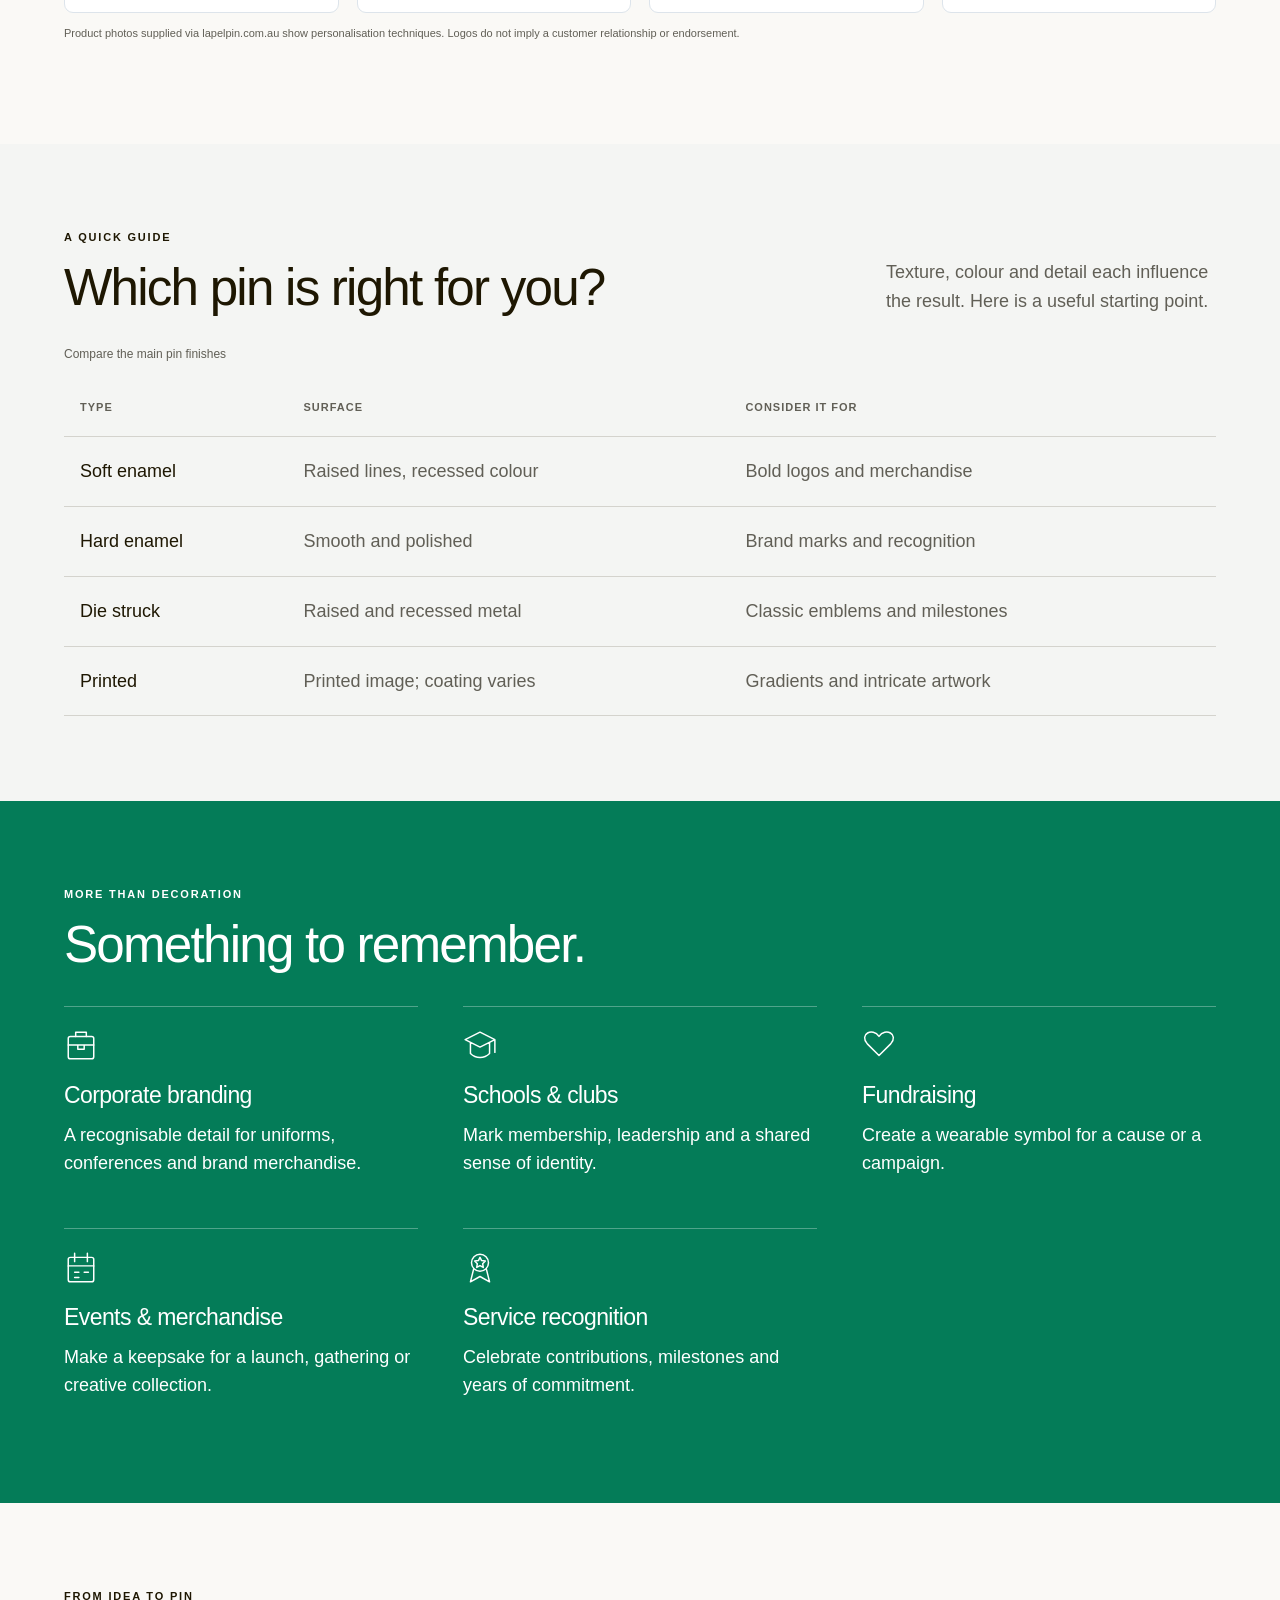
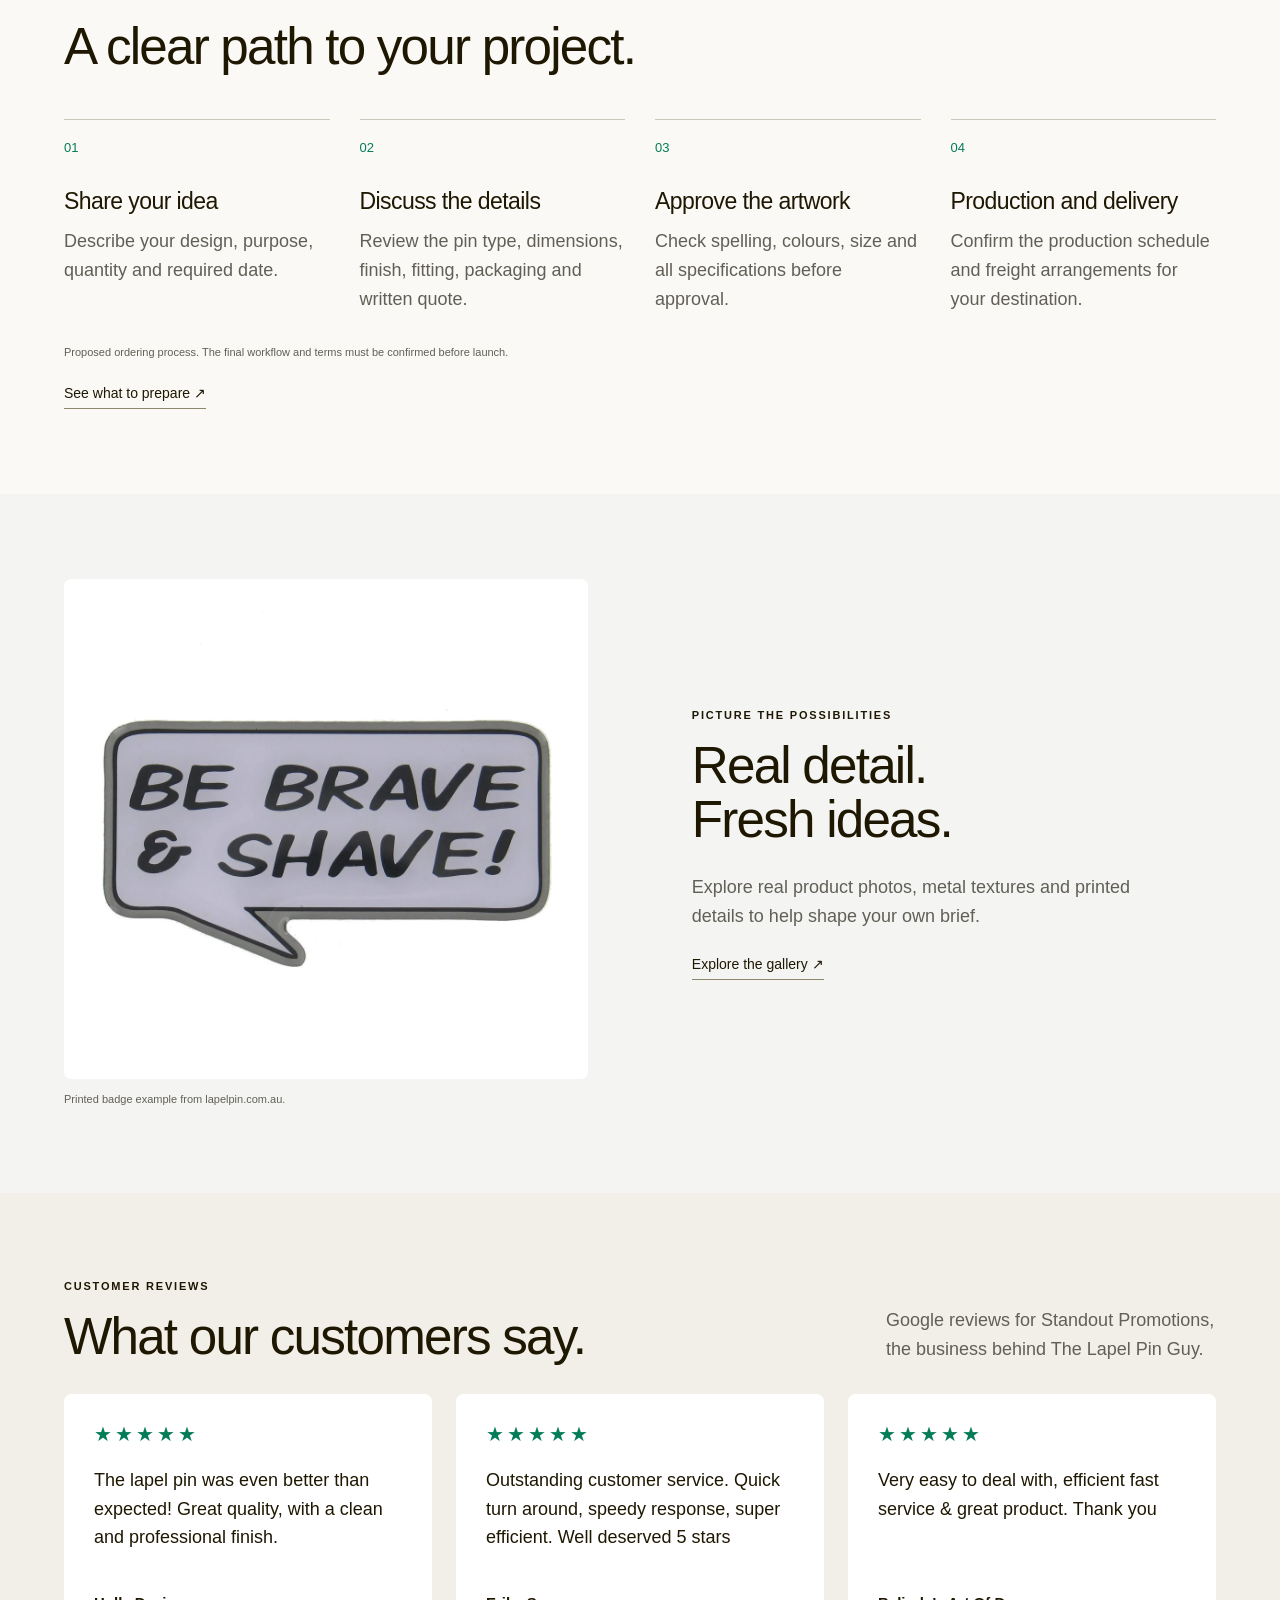
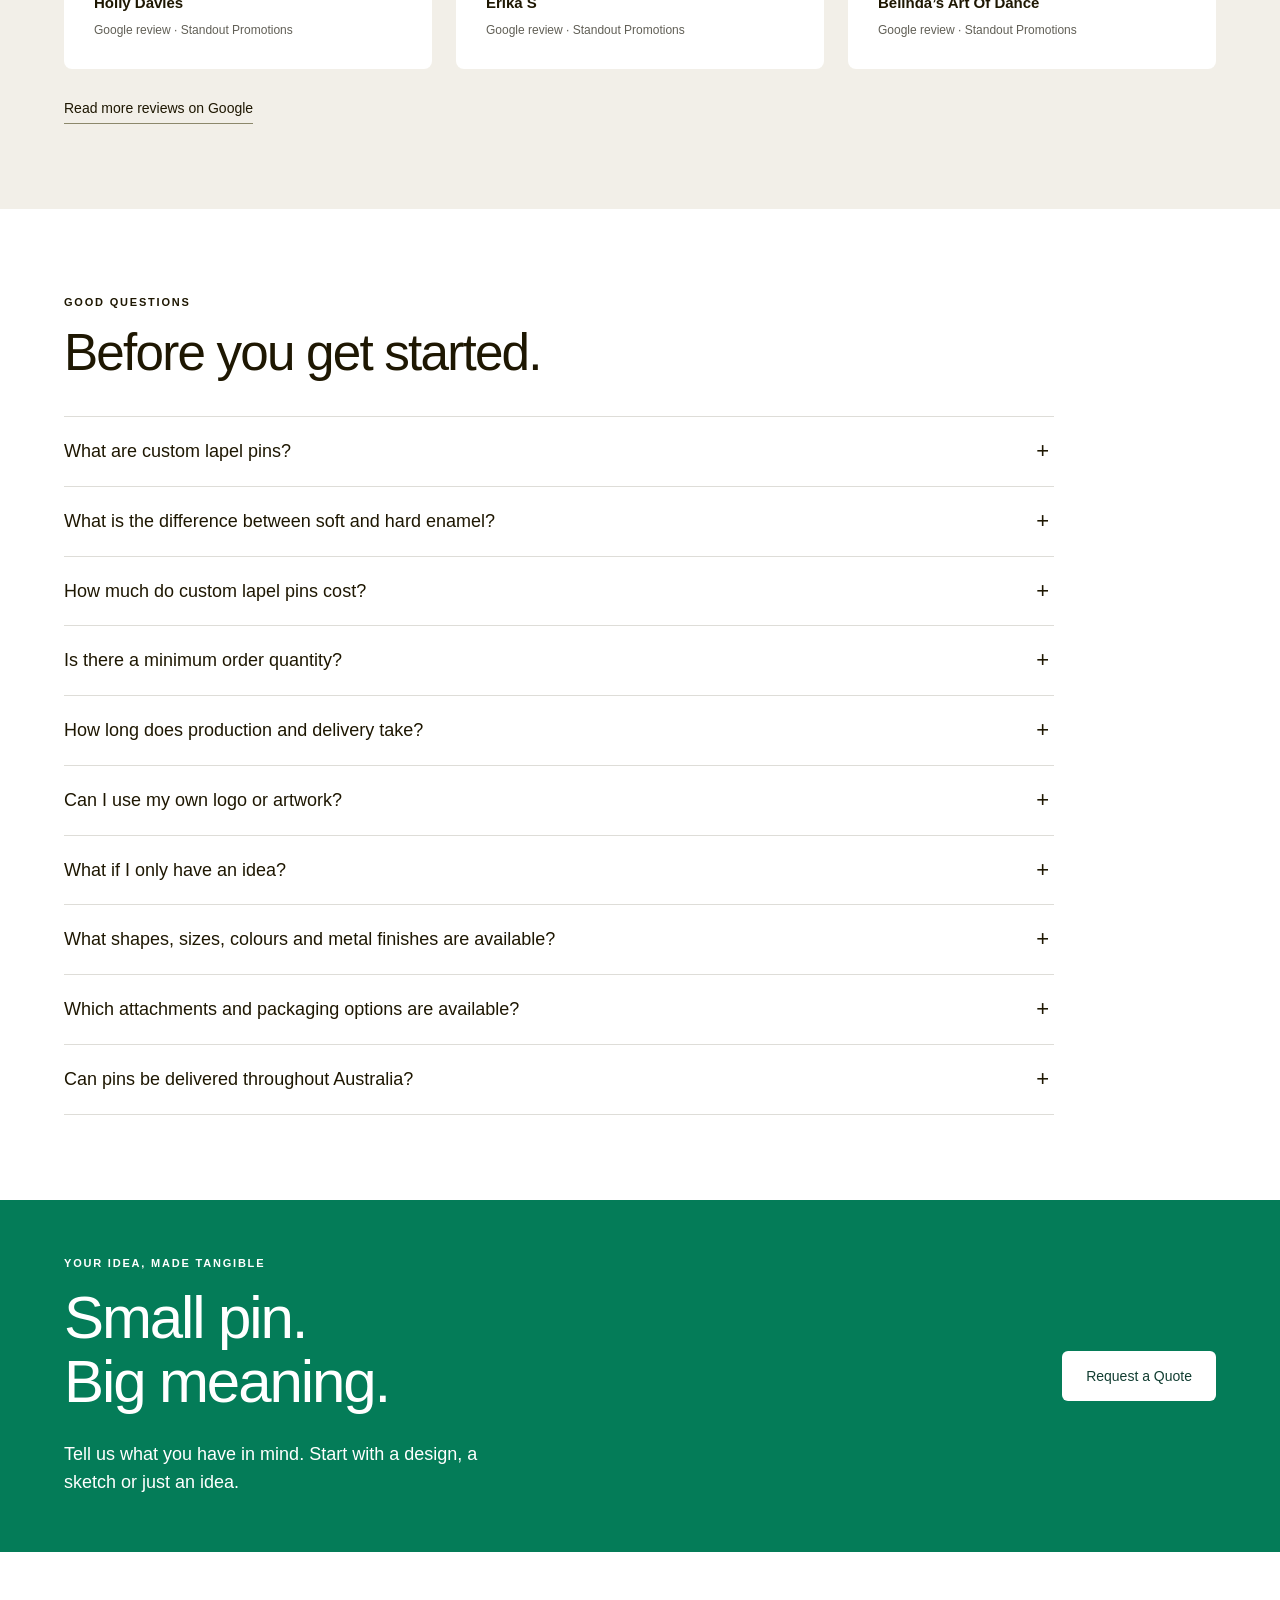
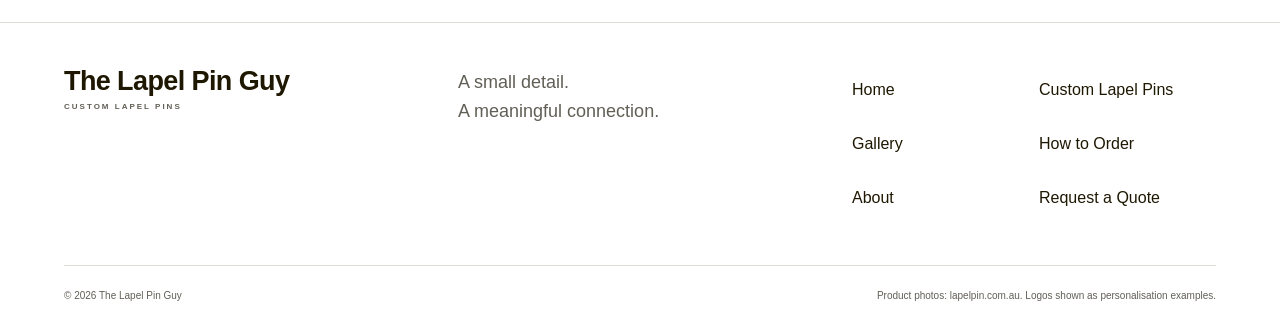
==== commit 1e57c6c9: "Place pin style introduction directly below its heading" ====
--- a/index.html
+++ b/index.html
@@ -30,8 +30,8 @@
 <div class="section-head">
 <div><span class="eyebrow">Find your finish</span>
 <h2>Find your pin style.</h2>
-</div>
-<p>Start with the look you love. The production method follows your artwork, purpose and budget.</p>
+<p style="max-width:65ch;margin-top:18px">Start with the look you love. The production method follows your artwork, purpose and budget.</p>
+</div>
 </div>
 <div class="cards"><a class="card" href="/custom-lapel-pins/#soft-enamel"><img class="" src="/assets/reference-soft-enamel.webp" alt="Oval floral soft enamel pin, photo from lapelpin.com.au" width="768" height="512" loading="lazy">
 <div class="card-body"><span class="eyebrow">Soft enamel</span>
--- a/assets/styles.css
+++ b/assets/styles.css
@@ -2284,3 +2284,101 @@
     flex-wrap:nowrap;
   }
 }
+
+/* ============================================================
+   30  SHARED FULL-WIDTH CALL TO ACTION
+   ============================================================ */
+main>section.cta{
+  width:100%;
+  max-width:100%;
+  margin-left:0;
+  margin-right:0;
+  box-sizing:border-box;
+  border-radius:0;
+  padding-left:5%;
+  padding-right:5%;
+  display:flex;
+  flex-wrap:wrap;
+  align-items:center;
+  justify-content:space-between;
+  gap:32px;
+}
+main>section.cta>div{
+  min-width:0;
+  flex:1 1 320px;
+}
+main>section.cta>.button{
+  flex:0 1 auto;
+  max-width:100%;
+  white-space:normal;
+  text-align:center;
+}
+@media(max-width:760px){
+  main>section.cta{
+    padding-left:6%;
+    padding-right:6%;
+    flex-direction:column;
+    align-items:flex-start;
+    gap:24px;
+  }
+  main>section.cta>div{flex:0 1 auto;width:100%}
+  main>section.cta>.button{margin-top:0}
+}
+
+/* ============================================================
+   31  MOBILE PIN COMPARISON: STACKED CARDS
+   ============================================================ */
+@media(max-width:760px){
+  .table-wrap{overflow:visible;min-width:0}
+  .table-wrap table{display:block;width:100%;min-width:0;max-width:100%}
+  .table-wrap caption{display:block;width:100%;margin-bottom:18px}
+  .table-wrap thead{
+    position:absolute;width:1px;height:1px;padding:0;margin:-1px;
+    overflow:hidden;clip:rect(0,0,0,0);white-space:nowrap;border:0;
+  }
+  .table-wrap tbody{display:grid;gap:16px;width:100%}
+  .table-wrap tbody tr{
+    display:block;min-width:0;padding:20px;
+    background:#fff;border:1px solid var(--line);border-radius:8px;
+  }
+  .table-wrap tbody th,.table-wrap tbody td{
+    display:block;width:100%;padding:0;border:0;
+    white-space:normal;overflow-wrap:anywhere;
+  }
+  .table-wrap tbody th{font-size:20px;line-height:1.3;margin-bottom:16px}
+  .table-wrap tbody td{font-size:16px;line-height:1.55}
+  .table-wrap tbody td+td{margin-top:14px}
+  .table-wrap tbody td::before{
+    display:block;font-size:11px;font-weight:600;letter-spacing:1px;
+    text-transform:uppercase;color:var(--ink);margin-bottom:4px;
+  }
+  .table-wrap tbody td:nth-child(2)::before{content:"Surface"}
+  .table-wrap tbody td:nth-child(3)::before{content:"Consider it for"}
+}
+
+/* ============================================================
+   32  BODY COPY: 18PX ON DESKTOP & MOBILE
+   ============================================================ */
+body{font-size:18px}
+main p,
+main .lead,
+main .section-head p,
+main .steps p,
+main .use-grid p,
+main .split p,
+main .about-focus p,
+main .hero-copy .lead,
+main .hero-copy .micro,
+main .product-detail .lead,
+main .faq p,
+main details p,
+main aside p,
+main .cta p,
+main .review-card blockquote p,
+main .checklist,
+main table,
+main .table-wrap tbody td,
+footer .footer-top p{
+  font-size:18px;
+  line-height:1.6;
+}
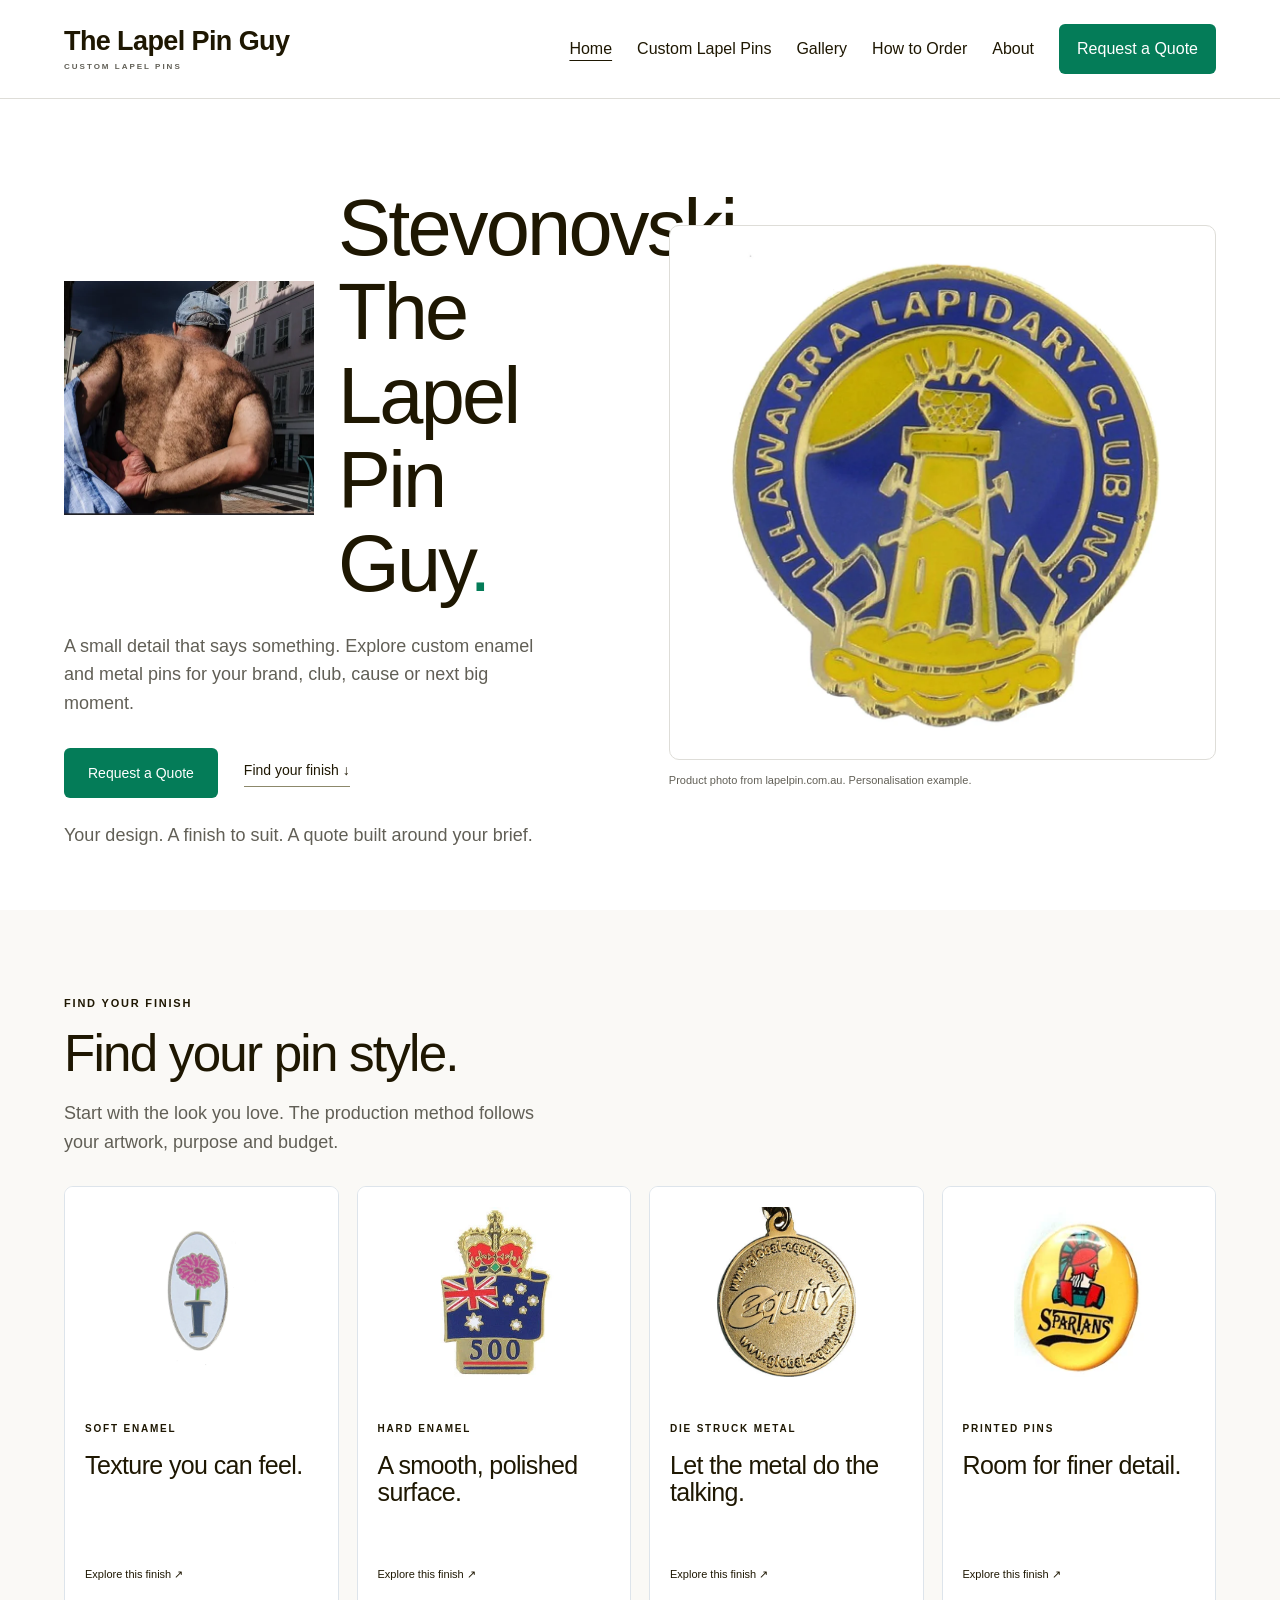
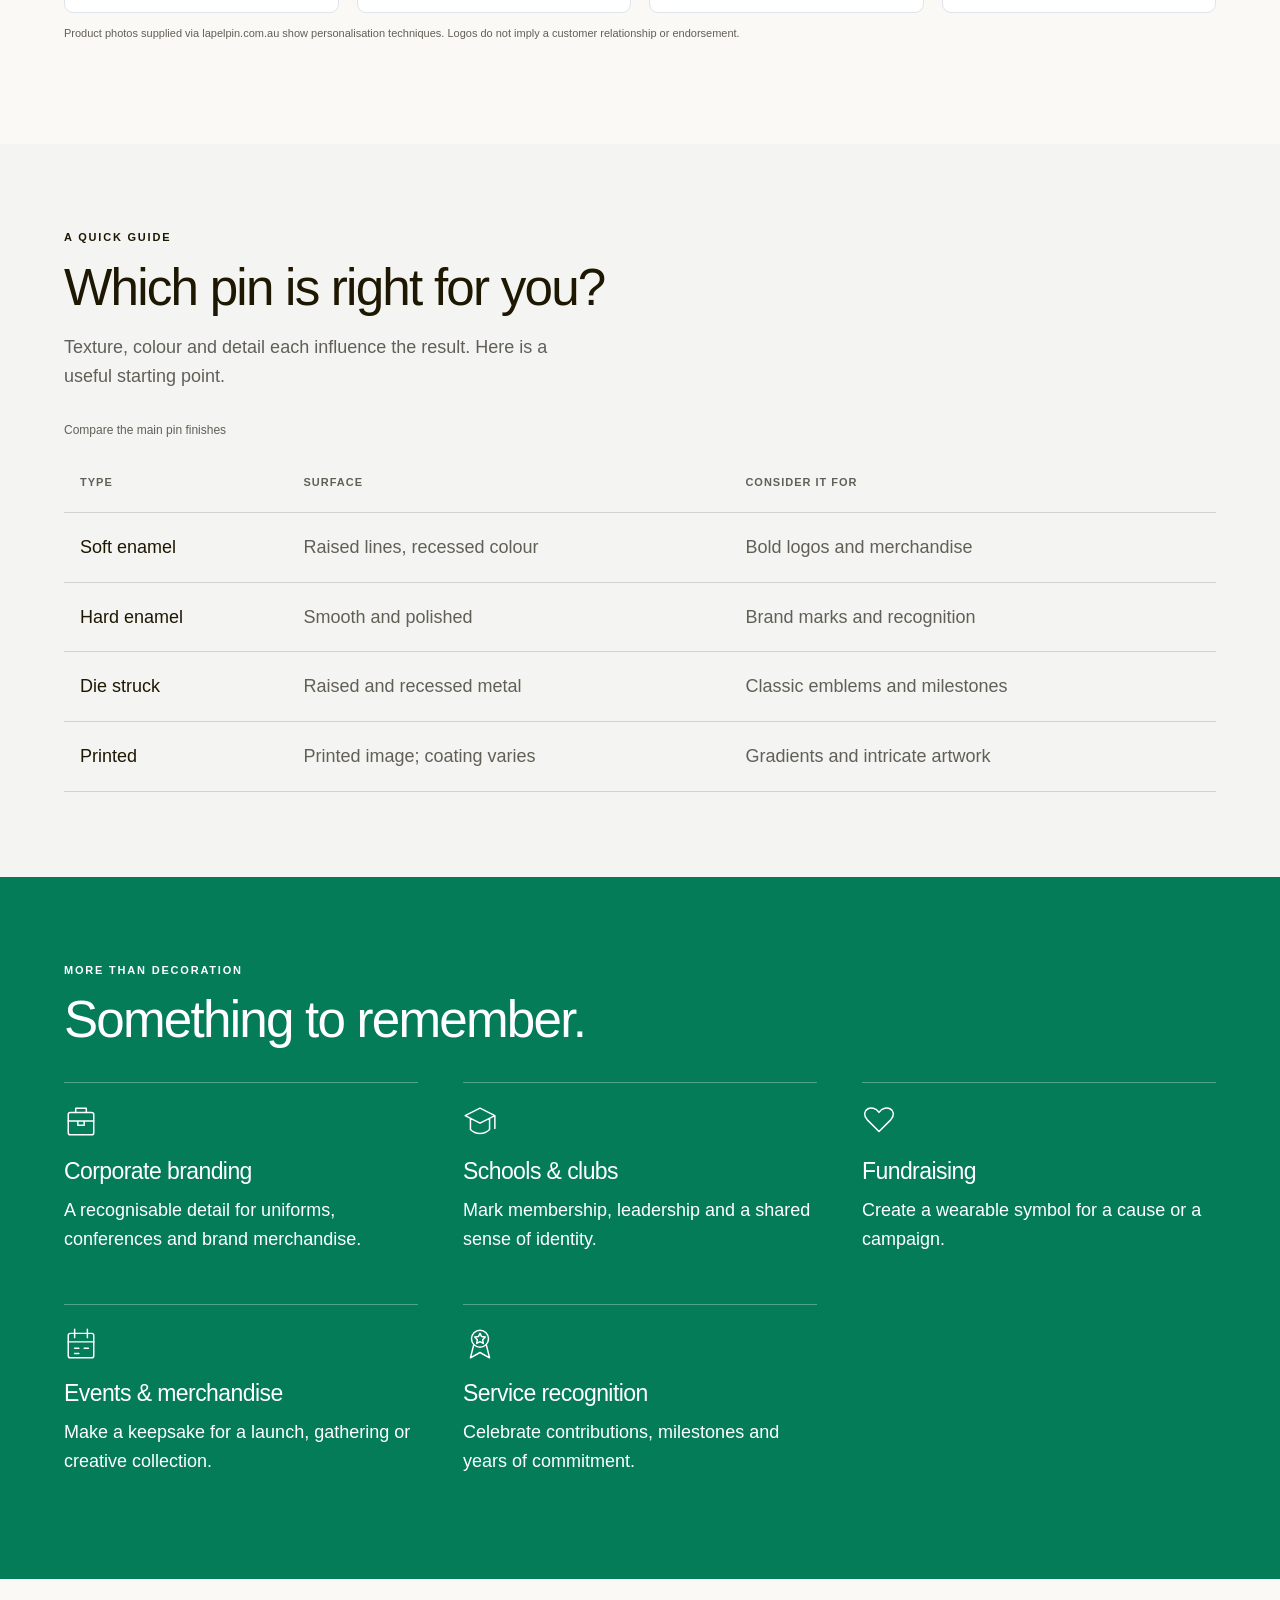
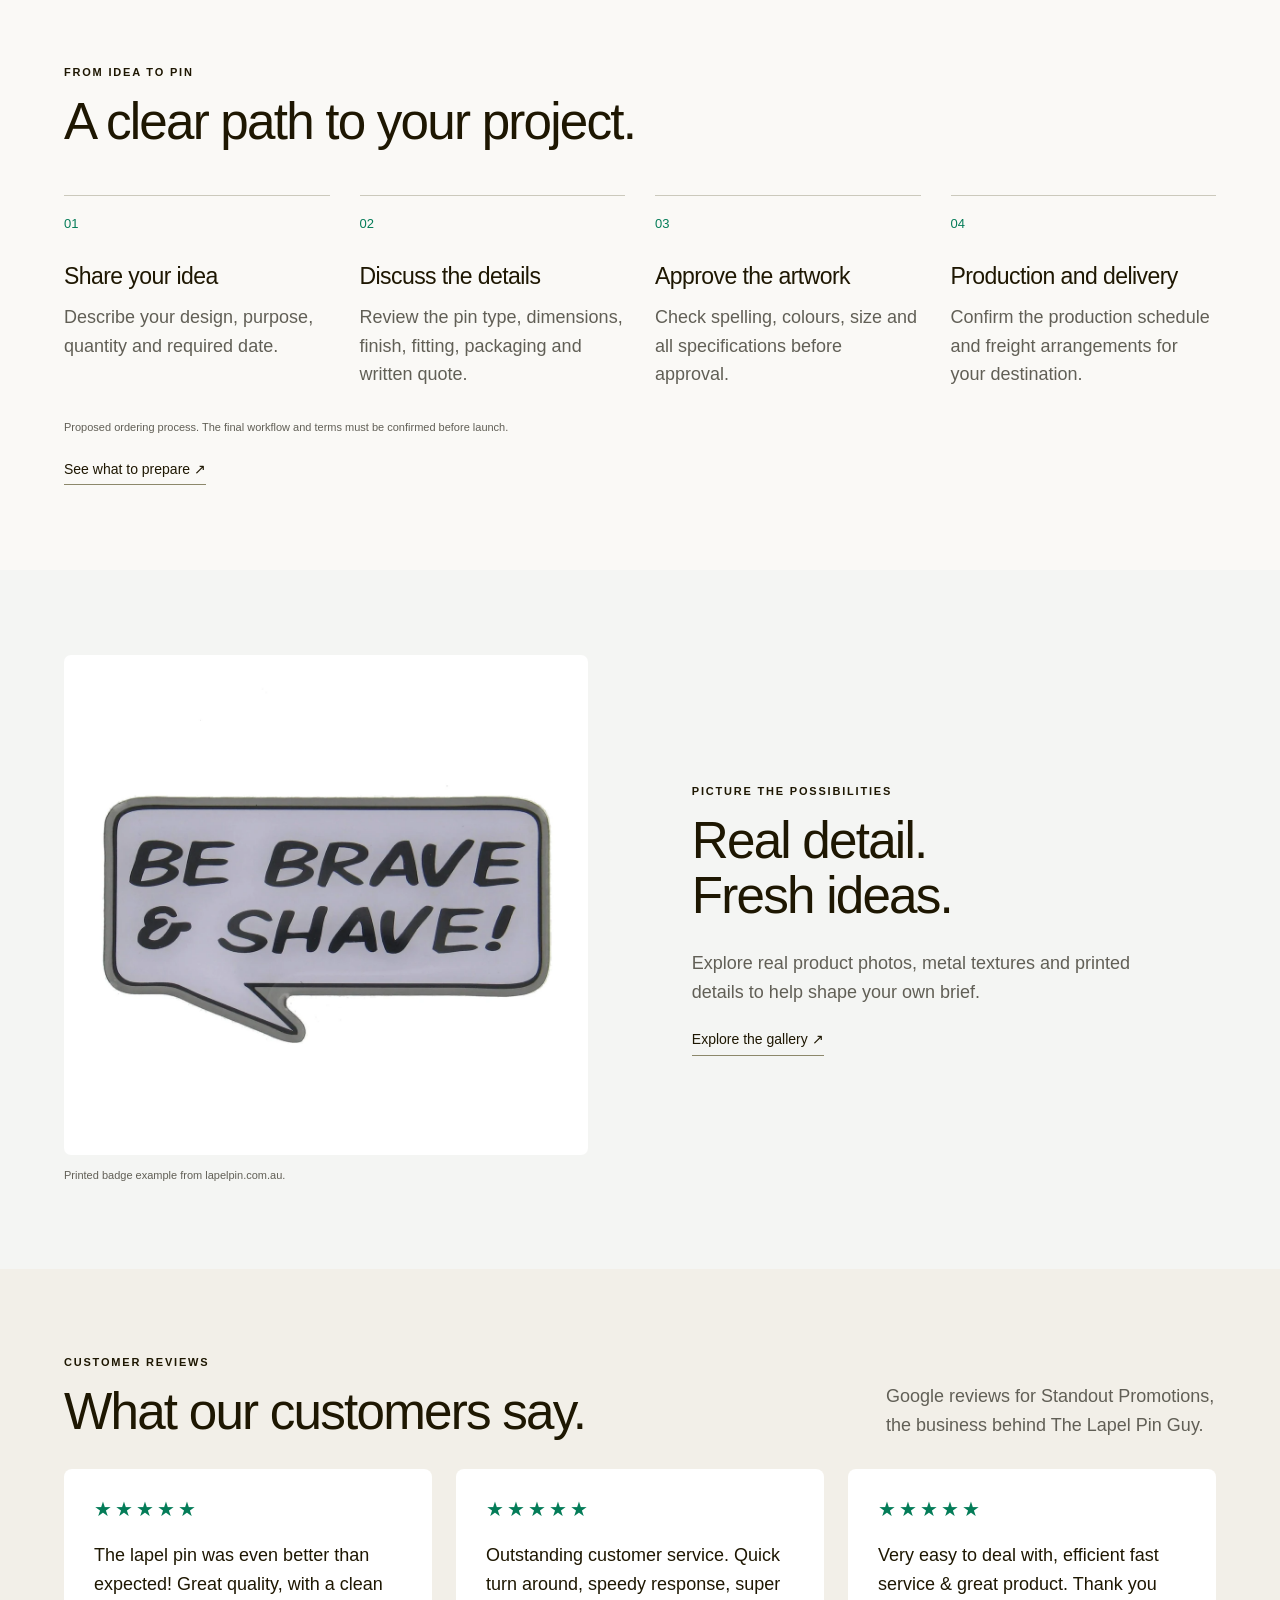
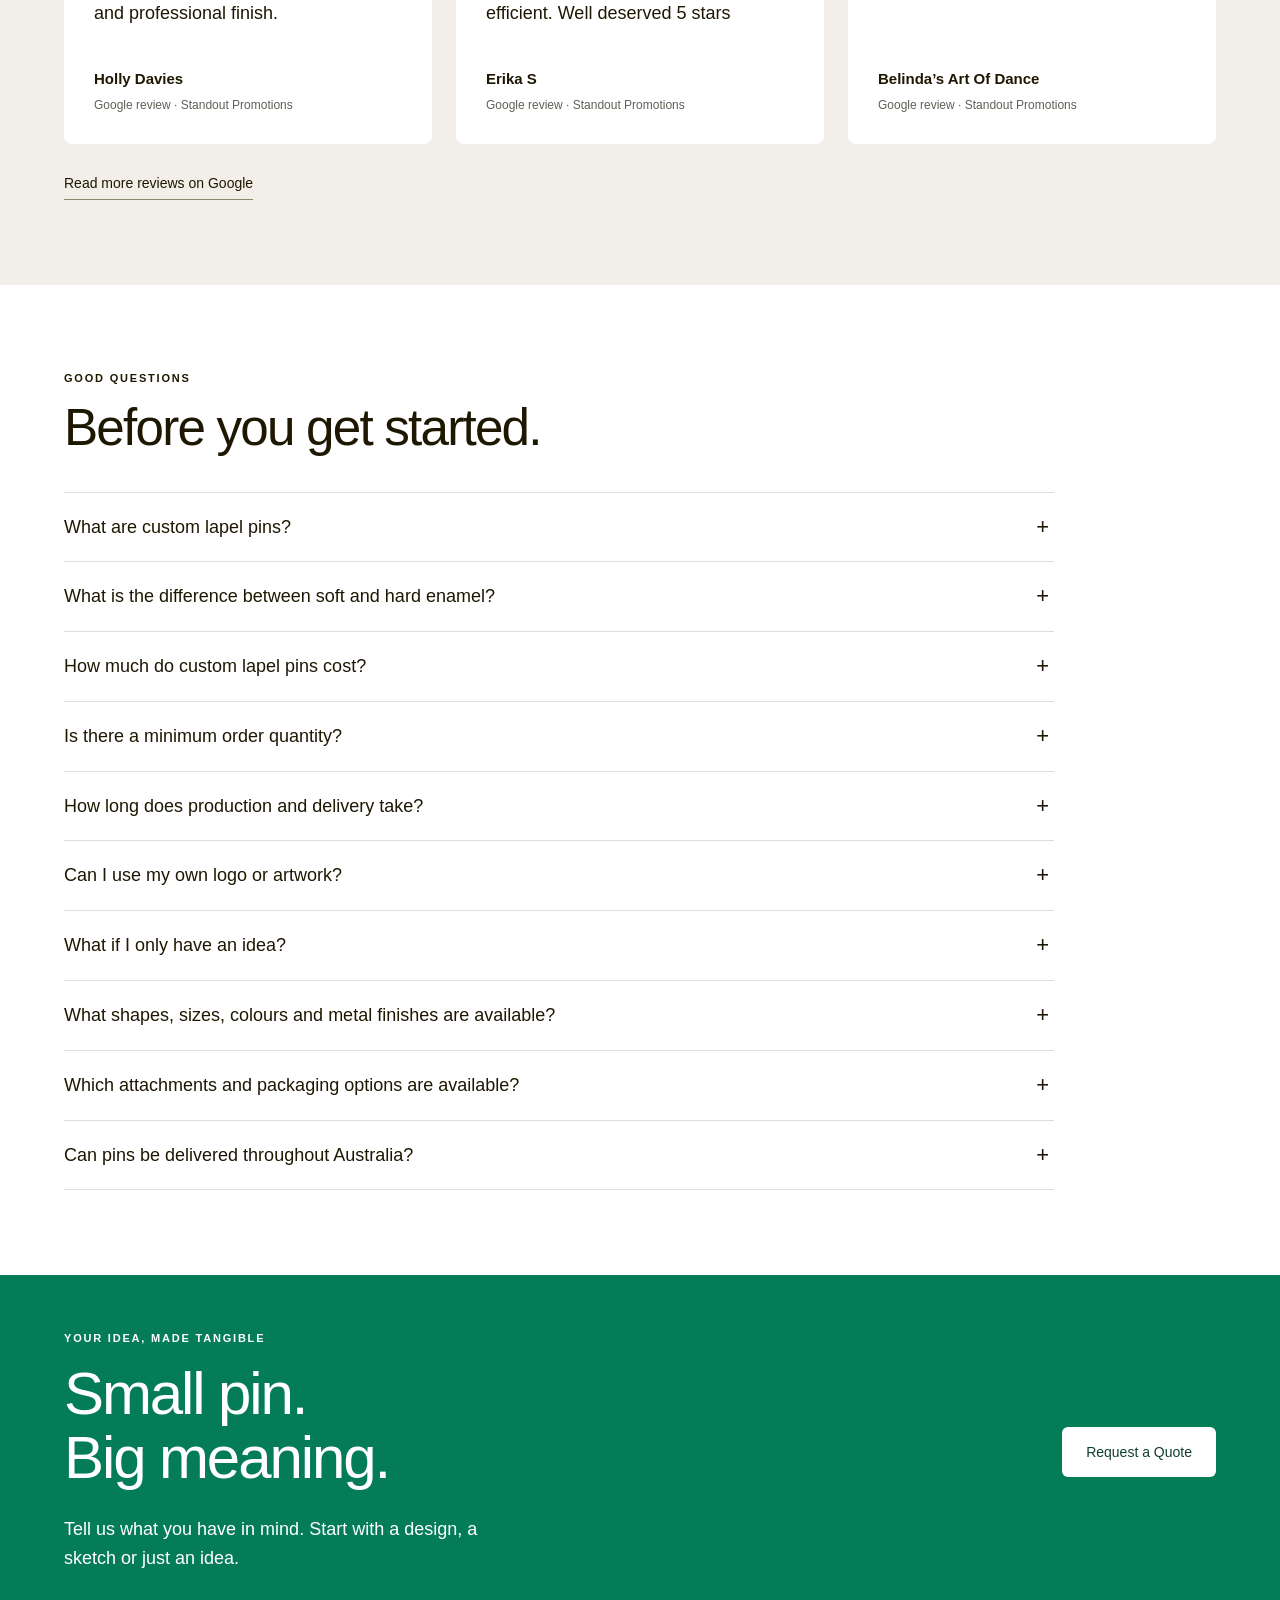
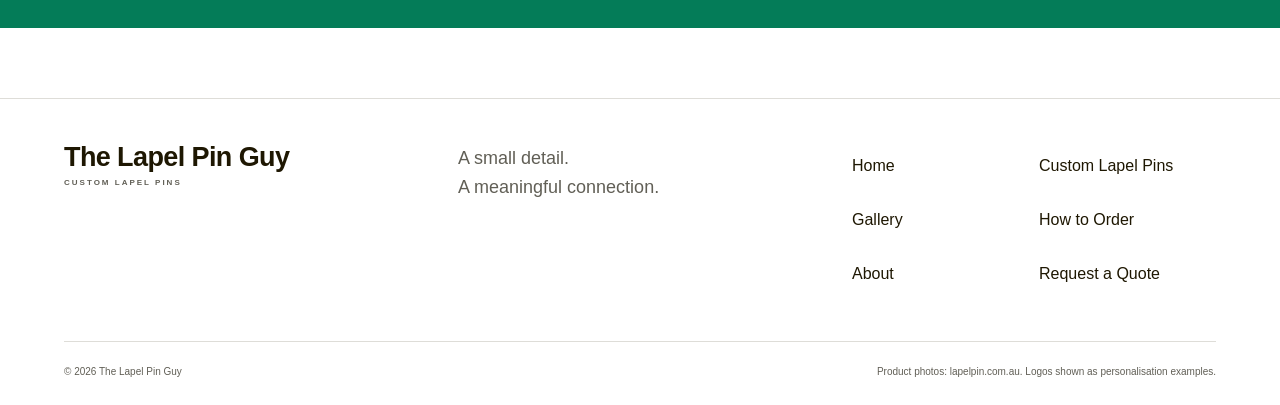
==== commit a3200cbe: "Stack finish and quick guide descriptions beneath headings" ====
--- a/index.html
+++ b/index.html
@@ -5,6 +5,18 @@
 .hero-title-with-photo{display:flex;align-items:center;gap:24px;flex-wrap:wrap}
 .hero-title-with-photo h1{flex:1;min-width:220px}
 .hero-title-with-photo .hero-title-photo{width:250px;max-width:100%;height:auto;flex:0 0 auto;object-fit:contain;background:transparent}
+</style>
+<style>
+/* Stack the finish and quick-guide introductions like the hero copy. */
+.hero+section>.section-head,
+.hero+section+section>.section-head{display:block}
+.hero+section>.section-head p,
+.hero+section+section>.section-head p{
+  max-width:49ch;
+  margin:18px 0 0;
+  font-size:18px;
+  line-height:1.6;
+}
 </style>
 </head>
 <body><a class="skip" href="#main">Skip to content</a>
@@ -30,7 +42,7 @@
 <div class="section-head">
 <div><span class="eyebrow">Find your finish</span>
 <h2>Find your pin style.</h2>
-<p style="max-width:65ch;margin-top:18px">Start with the look you love. The production method follows your artwork, purpose and budget.</p>
+<p>Start with the look you love. The production method follows your artwork, purpose and budget.</p>
 </div>
 </div>
 <div class="cards"><a class="card" href="/custom-lapel-pins/#soft-enamel"><img class="" src="/assets/reference-soft-enamel.webp" alt="Oval floral soft enamel pin, photo from lapelpin.com.au" width="768" height="512" loading="lazy">
@@ -61,8 +73,8 @@
 <div class="section-head">
 <div><span class="eyebrow">A quick guide</span>
 <h2>Which pin is right for you?</h2>
-</div>
 <p>Texture, colour and detail each influence the result. Here is a useful starting point.</p>
+</div>
 </div>
 <div class="table-wrap">
 <table><caption>Compare the main pin finishes</caption>
